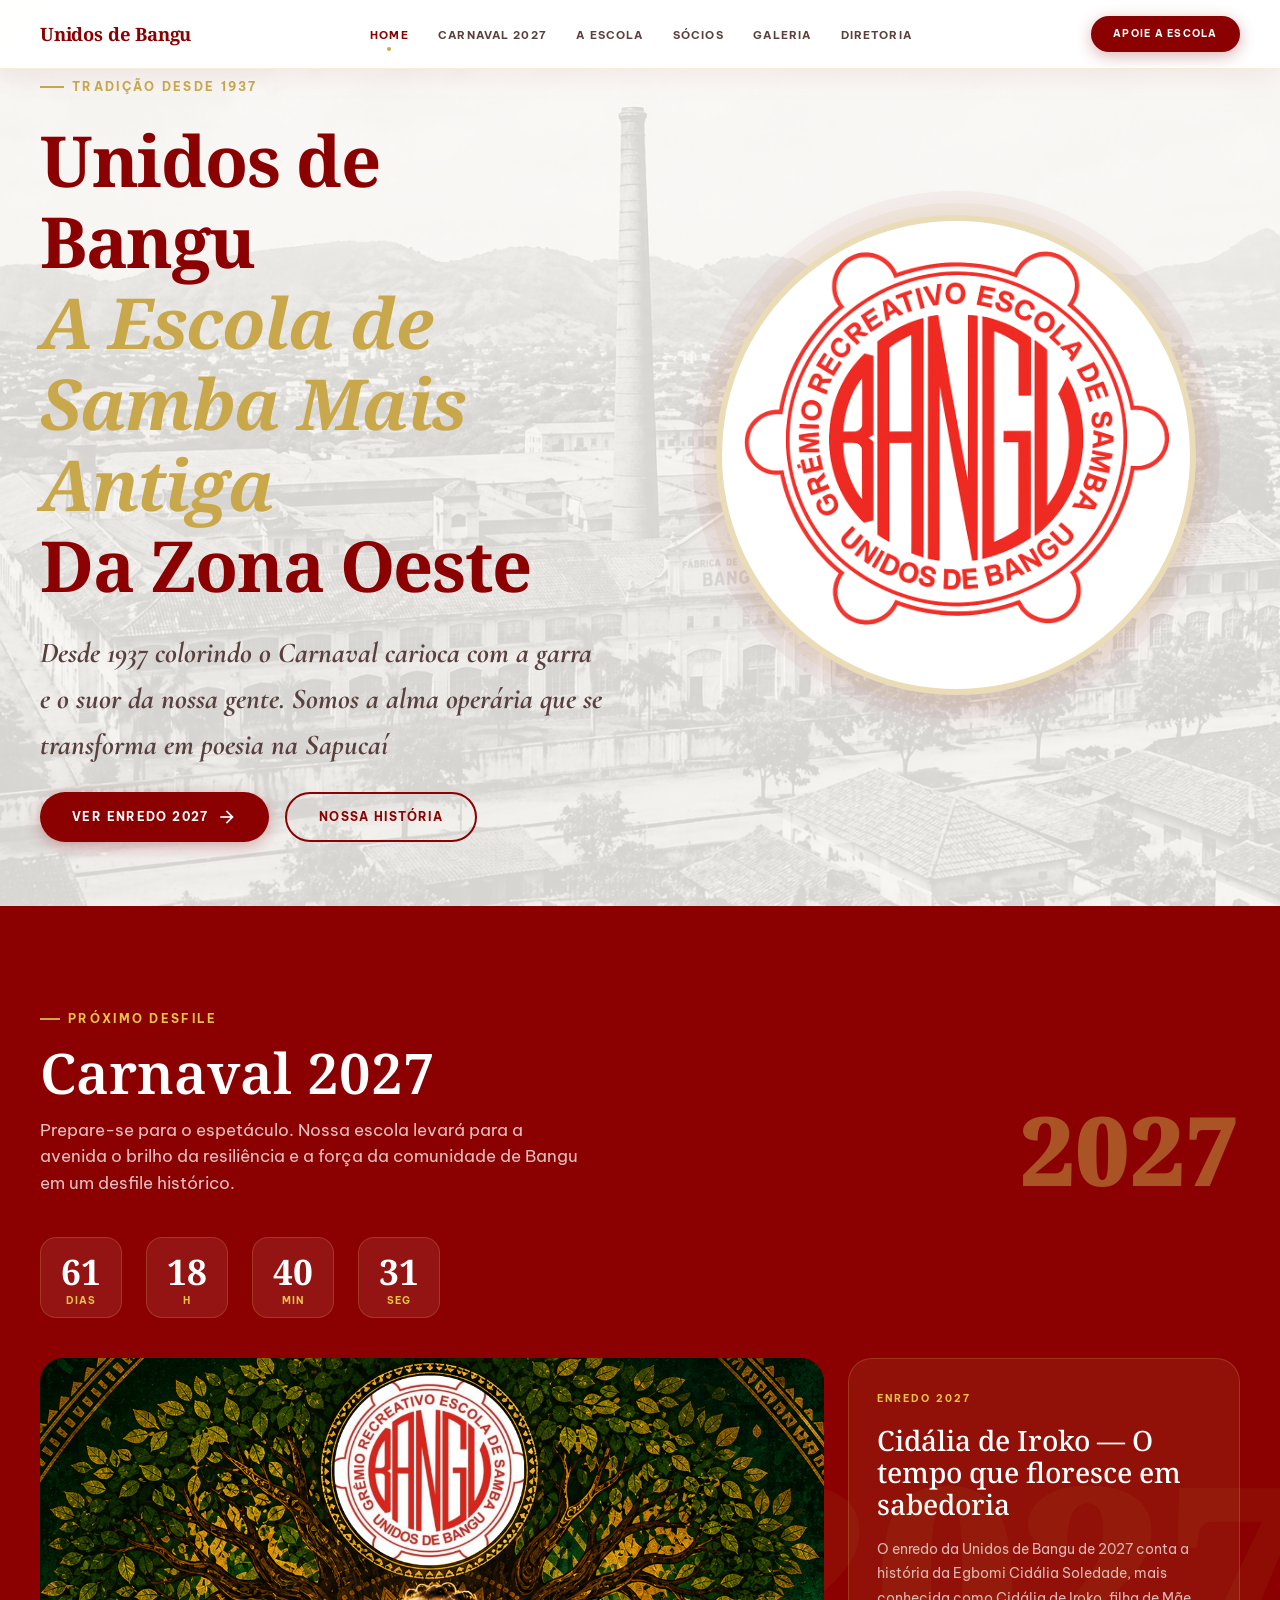
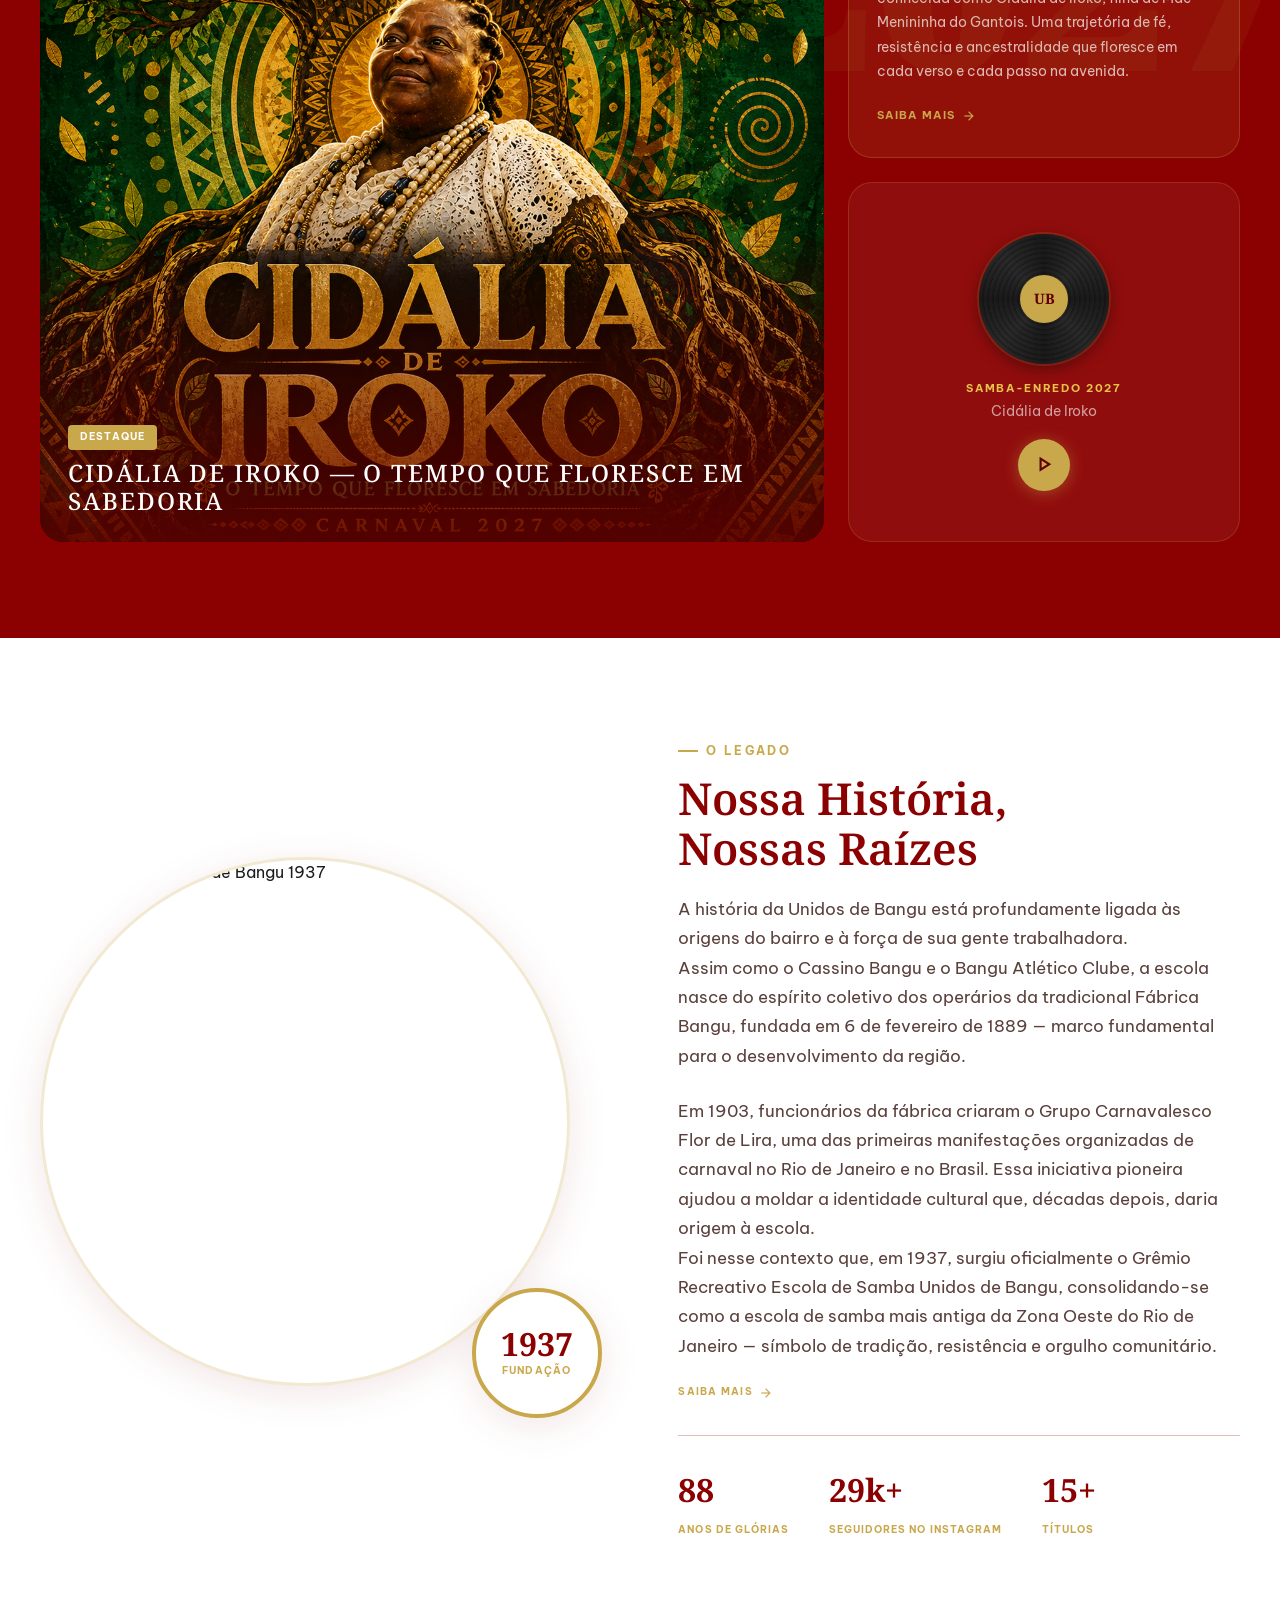
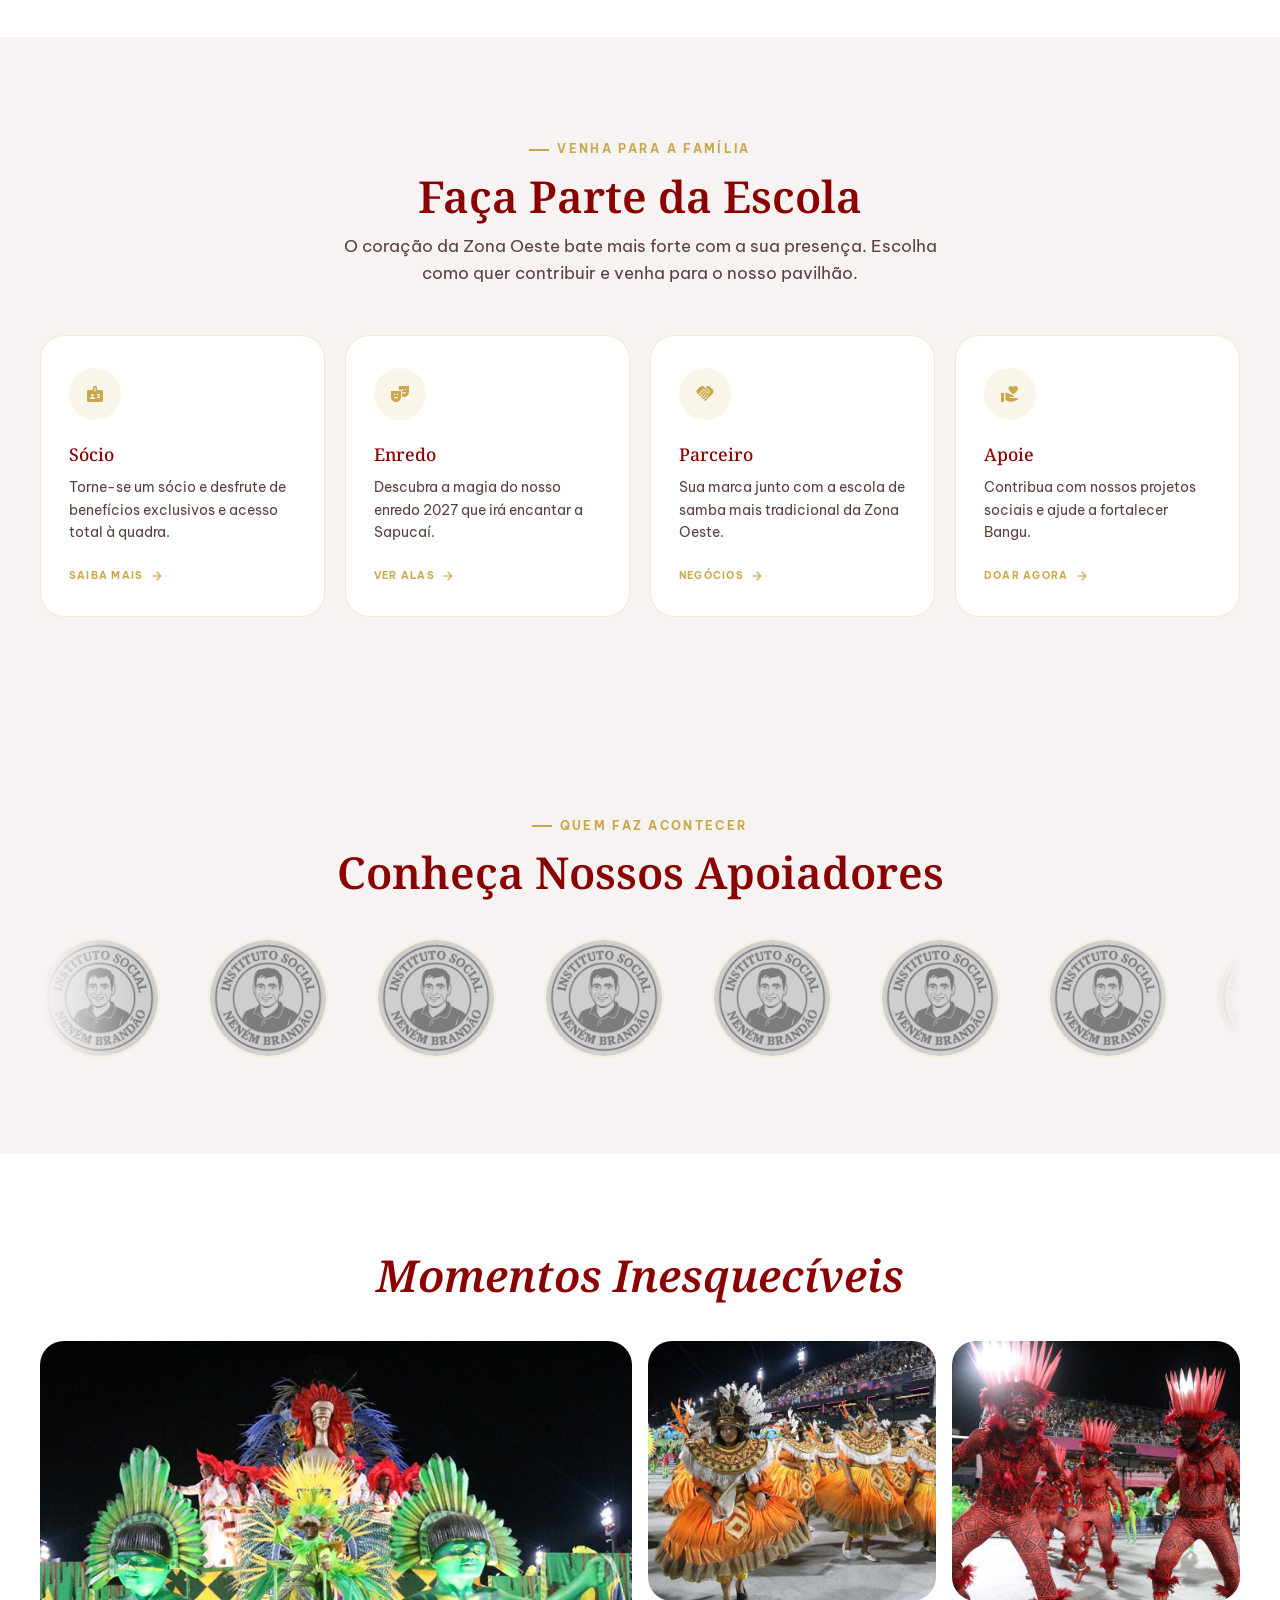
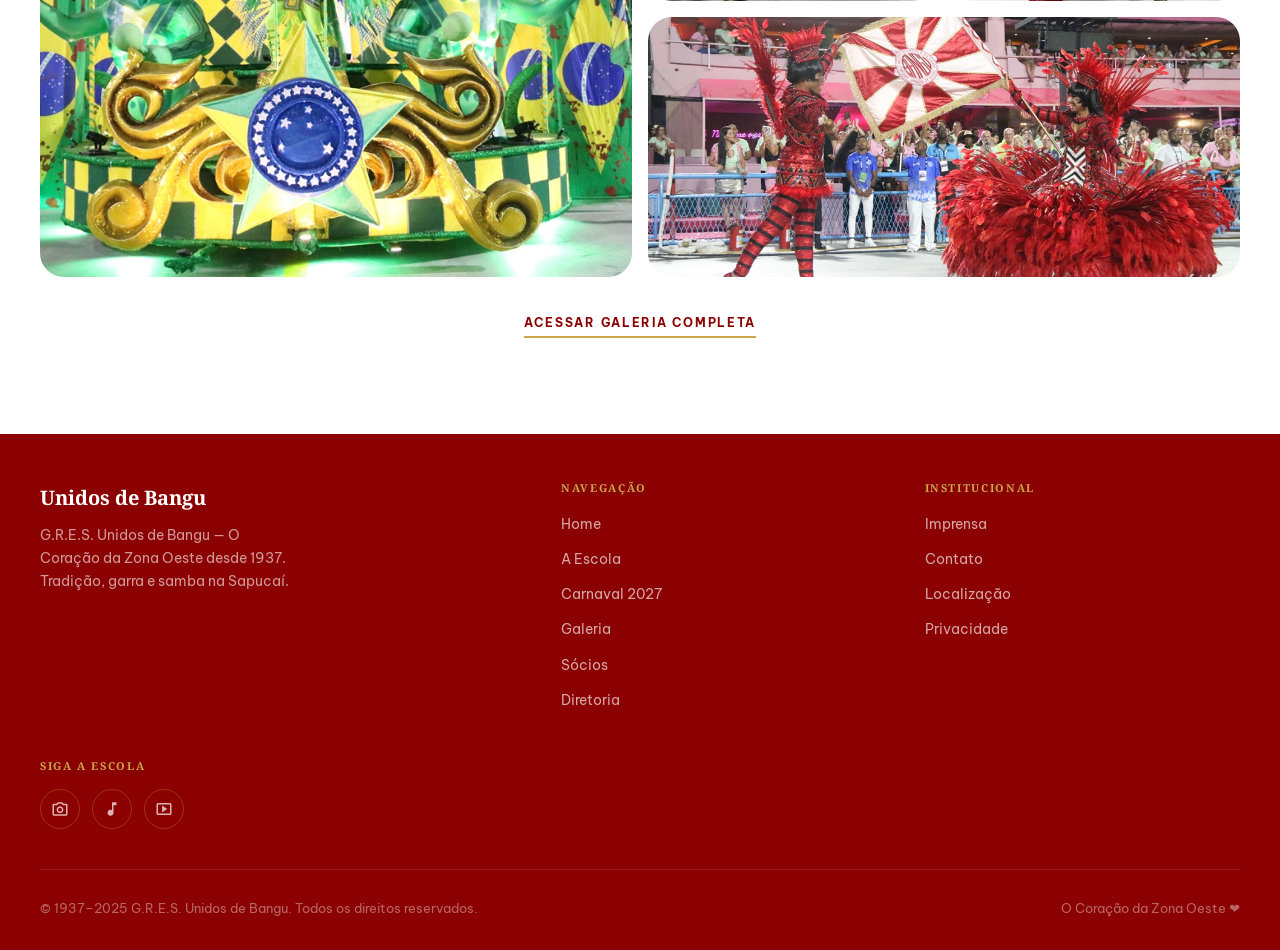
==== index.html @ b8fab50a ":tada: Última subida da Home" ====
<!DOCTYPE html>
<html lang="pt-BR">
<head>
  <meta charset="UTF-8">
  <meta name="viewport" content="width=device-width, initial-scale=1.0">
  <meta name="description" content="G.R.E.S. Unidos de Bangu — O Coração da Zona Oeste. Escola de samba fundada em 1937. Carnaval 2027.">
  <meta name="theme-color" content="#8B0000">

  <!-- Open Graph -->
  <meta property="og:title"       content="Unidos de Bangu — O Coração da Zona Oeste">
  <meta property="og:description" content="Escola de samba fundada em 1937. Tradição, garra e carnaval na Sapucaí.">
  <meta property="og:type"        content="website">
  <meta property="og:locale"      content="pt_BR">

  <title>G.R.E.S. Unidos de Bangu — O Coração da Zona Oeste</title>

  <!-- Fonts -->
  <link rel="preconnect" href="https://fonts.googleapis.com">
  <link rel="preconnect" href="https://fonts.gstatic.com" crossorigin>
  <link
    href="https://fonts.googleapis.com/css2?family=Cormorant+Garamond:ital,wght@0,400;0,500;0,600;0,700;1,400;1,500;1,600;1,700&family=Noto+Serif:ital,wght@0,400;0,600;0,700;0,900;1,400;1,700&family=Be+Vietnam+Pro:wght@400;500;700&family=Material+Symbols+Outlined:opsz,wght,FILL,GRAD@20..48,100..700,0..1,-50..200&display=swap"
    rel="stylesheet"
  >

  <!-- Styles -->
  <link rel="stylesheet" href="assets/css/style.css">
  <link rel="shortcut icon" href="favicon/favicon.ico" type="image/x-icon">
</head>

<body>

  <!-- ═══════════════════════════════════════════
      NAVBAR
  ════════════════════════════════════════════ -->
  <nav id="navbar">
    <div class="navbar-inner">
      <a href="#hero" class="navbar-brand">Unidos de Bangu</a>

      <ul class="navbar-links">
        <li><a href="#hero" class="active">Home</a></li>
        <li><a href="#">Carnaval 2027</a></li>
        <li><a href="#">A Escola</a></li>
        <li><a href="#">Sócios</a></li>
        <li><a href="#">Galeria</a></li>
        <li><a href="#">Diretoria</a></li>
      </ul>

      <div class="navbar-cta">
        <a href="#participe" class="btn btn-primary">Apoie a Escola</a>
      </div>

      <button class="hamburger" aria-label="Abrir menu" aria-expanded="false">
        <span></span><span></span><span></span>
      </button>
    </div>
  </nav>

  <!-- Menu mobile -->
  <nav class="mobile-menu" role="dialog" aria-label="Menu principal">
    <a href="#hero">Home</a>
    <a href="#">A Escola</a>
    <a href="#">Carnaval 2027</a>
    <a href="#">Galeria</a>
    <a href="#">Sócios</a>
    <a href="#">Diretoria</a>
    <a href="#participe" class="btn btn-primary">Apoie a Escola</a>
  </nav>


  <!-- ═══════════════════════════════════════════
      HERO
  ════════════════════════════════════════════ -->
  <header id="hero">
    <div class="hero-bg"></div>
    <div class="container">
      <div class="hero-inner">

        <!-- Texto esquerda -->
        <div class="hero-content">
          <span class="hero-tag" data-fade>Tradição desde 1937</span>

          <h1 class="hero-title" data-fade>
            Unidos de Bangu<br>
            <span>A Escola de Samba Mais Antiga</span><br>
            Da Zona Oeste
          </h1>

          <p class="hero-desc" data-fade>
            Desde 1937 colorindo o Carnaval carioca com a garra e o suor da nossa
            gente. Somos a alma operária que se transforma em poesia na Sapucaí
          </p>

          <div class="hero-buttons" data-fade>
            <a href="#carnaval2027" class="btn btn-primary">
              Ver Enredo 2027
              <span class="material-symbols-outlined">arrow_forward</span>
            </a>
            <a href="#historia" class="btn btn-outline">Nossa História</a>
          </div>
        </div>

        <!-- Logo direita — círculo pandeiro -->
        <div class="hero-logo-wrap">
          <div class="logo-circle">
            <img src="assets/images/bangu-logo.png" alt="Bangu-logo" srcset="">
          </div>
        </div>

      </div>
    </div>
  </header>


  <!-- ═══════════════════════════════════════════
      CARNAVAL 2027
  ════════════════════════════════════════════ -->
  <section id="carnaval2027">
    <div class="container">

      <div class="carnaval-header">
        <div>
          <span class="section-label" style="color:var(--color-gold-light);">Próximo Desfile</span>
          <h2>Carnaval 2027</h2>
          <p>
            Prepare-se para o espetáculo. Nossa escola levará para a avenida o brilho
            da resiliência e a força da comunidade de Bangu em um desfile histórico.
          </p>
        </div>
        <div class="carnaval-year-badge">2027</div>
      </div>

      <!-- Countdown -->
      <div style="margin-bottom:2.5rem;">
        <div id="countdown" class="countdown-wrap"></div>
      </div>

      <div class="carnaval-grid">

        <!-- Imagem principal -->
        <div class="carnaval-main-img">
          <img
            src="assets/images/enredo-bangu.png"
            alt="Enredo 2027"
            loading="lazy"
          >
          <div class="overlay"></div>
          <div class="caption">
            <span class="badge">Destaque</span>
            <a href="#"><h3 style="color:#fff;font-size:1.5rem;text-transform:uppercase;letter-spacing:0.08em;">Cidália de Iroko — O tempo que floresce em sabedoria</h3></a>
            <!-- <h3 style="color:#fff;font-size:1.5rem;text-transform:uppercase;letter-spacing:0.08em;">Cidália de Iroko — O tempo que floresce em sabedoria</h3> -->
          </div>
        </div>

        <!-- Lateral -->
        <div class="carnaval-side">
          <div class="carnaval-side-text">
            <span class="enredo-label">Enredo 2027</span>
            <h3>Cidália de Iroko — O tempo que floresce em sabedoria</h3>
            <p>
              O enredo da Unidos de Bangu de 2027 conta a história da Egbomi
              Cidália Soledade, mais conhecida como Cidália de Iroko, filha de
              Mãe Menininha do Gantois. Uma trajetória de fé, resistência e
              ancestralidade que floresce em cada verso e cada passo na avenida.
            </p>
            <a href="#" class="enredo-link">
              Saiba Mais <span class="material-symbols-outlined">arrow_forward</span>
            </a>
          </div>

          <!-- Player samba-enredo -->
          <div class="samba-player" id="samba-player">
            <div class="disc-wrap">
              <div class="disc">
                <div class="disc-label">
                  <span>UB</span>
                </div>
              </div>
            </div>
            <div class="player-info">
              <span class="player-title">Samba-Enredo 2027</span>
              <span class="player-subtitle">Cidália de Iroko</span>
            </div>
            <button class="play-btn" aria-label="Tocar samba-enredo">
              <span class="material-symbols-outlined play-icon">play_arrow</span>
            </button>
            <audio id="samba-audio" preload="none">
              <source src="assets/audio/samba-enredo.ogg" type="audio/mpeg">
            </audio>
          </div>
        </div>

      </div>
    </div>
  </section>


  <!-- ═══════════════════════════════════════════
      NOSSA HISTÓRIA
  ════════════════════════════════════════════ -->
  <section id="historia">
    <div class="container">
      <div class="historia-grid">

        <!-- Imagem circular -->
        <div class="historia-img-wrap" data-fade>
          <div class="historia-circle">
            <img
              src="https://lh3.googleusercontent.com/aida-public/[base64]"
              alt="Fundadores Unidos de Bangu 1937"
              loading="lazy"
            >
          </div>
          <div class="historia-badge">
            <span class="year">1937</span>
            <span class="badge-label">Fundação</span>
          </div>
        </div>

        <!-- Texto -->
        <div class="historia-content" data-fade>
          <span class="section-label">O Legado</span>
          <h2>Nossa História,<br>Nossas Raízes</h2>

          <p>
            A história da Unidos de Bangu está profundamente ligada às origens do bairro e à força de sua gente trabalhadora. <br>
            Assim como o Cassino Bangu e o Bangu Atlético Clube, a escola nasce do espírito coletivo dos operários da tradicional Fábrica Bangu, fundada em 6 de fevereiro de 1889 — marco fundamental para o desenvolvimento da região.
          </p><br>
          <p>
            Em 1903, funcionários da fábrica criaram o Grupo Carnavalesco Flor de Lira, uma das primeiras manifestações organizadas de carnaval no Rio de Janeiro e no Brasil. Essa iniciativa pioneira ajudou a moldar a identidade cultural que, décadas depois, daria origem à escola.<br>
            Foi nesse contexto que, em 1937, surgiu oficialmente o Grêmio Recreativo Escola de Samba Unidos de Bangu, consolidando-se como a escola de samba mais antiga da Zona Oeste do Rio de Janeiro — símbolo de tradição, resistência e orgulho comunitário.
          </p>

          <a href="#" class="historia-link">
            Saiba Mais <span class="material-symbols-outlined">arrow_forward</span>
          </a>

          <div class="historia-stats">
            <div>
              <span class="stat-num">88</span>
              <span class="stat-label">Anos de Glórias</span>
            </div>
            <div>
              <span class="stat-num">29k+</span>
              <span class="stat-label">Seguidores no Instagram</span>
            </div>
            <div>
              <span class="stat-num">15+</span>
              <span class="stat-label">Títulos</span>
            </div>
          </div>
        </div>

      </div>
    </div>
  </section>


  <!-- ═══════════════════════════════════════════
      FAÇA PARTE
  ════════════════════════════════════════════ -->
  <section id="participe">
    <div class="container">

      <div class="participe-header">
        <span class="section-label">Venha para a Família</span>
        <h2>Faça Parte da Escola</h2>
        <p>
          O coração da Zona Oeste bate mais forte com a sua presença.
          Escolha como quer contribuir e venha para o nosso pavilhão.
        </p>
      </div>

      <div class="cards-grid">

        <div class="card" data-fade>
          <div class="card-icon">
            <span class="material-symbols-outlined">badge</span>
          </div>
          <h3>Sócio</h3>
          <p>Torne-se um sócio e desfrute de benefícios exclusivos e acesso total à quadra.</p>
          <a href="#" class="card-link">
            Saiba Mais <span class="material-symbols-outlined">arrow_forward</span>
          </a>
        </div>

        <div class="card" data-fade>
          <div class="card-icon">
            <span class="material-symbols-outlined">theater_comedy</span>
          </div>
          <h3>Enredo</h3>
          <p>Descubra a magia do nosso enredo 2027 que irá encantar a Sapucaí.</p>
          <a href="#" class="card-link">
            Ver Alas <span class="material-symbols-outlined">arrow_forward</span>
          </a>
        </div>

        <div class="card" data-fade>
          <div class="card-icon">
            <span class="material-symbols-outlined">handshake</span>
          </div>
          <h3>Parceiro</h3>
          <p>Sua marca junto com a escola de samba mais tradicional da Zona Oeste.</p>
          <a href="#" class="card-link">
            Negócios <span class="material-symbols-outlined">arrow_forward</span>
          </a>
        </div>

        <div class="card" data-fade>
          <div class="card-icon">
            <span class="material-symbols-outlined">volunteer_activism</span>
          </div>
          <h3>Apoie</h3>
          <p>Contribua com nossos projetos sociais e ajude a fortalecer Bangu.</p>
          <a href="#" class="card-link">
            Doar Agora <span class="material-symbols-outlined">arrow_forward</span>
          </a>
        </div>

      </div>
    </div>
  </section>


  <!-- ═══════════════════════════════════════════
      APOIADORES
  ════════════════════════════════════════════ -->
  <section id="apoiadores">
    <div class="container">
      <div class="apoiadores-header">
        <span class="section-label">Quem Faz Acontecer</span>
        <h2>Conheça Nossos Apoiadores</h2>
      </div>

      <div class="marquee-wrap">
        <div class="marquee-track">
          <!-- SET 1 -->
          <div class="marquee-item"><img src="assets/images/Patrocinadores/logo_ISNB.png" alt="Apoiador 1" loading="lazy"></div>
          <div class="marquee-item"><img src="assets/images/Patrocinadores/logo_ISNB.png" alt="Apoiador 2" loading="lazy"></div>
          <div class="marquee-item"><img src="assets/images/Patrocinadores/logo_ISNB.png" alt="Apoiador 3" loading="lazy"></div>
          <div class="marquee-item"><img src="assets/images/Patrocinadores/logo_ISNB.png" alt="Apoiador 4" loading="lazy"></div>
          <div class="marquee-item"><img src="assets/images/Patrocinadores/logo_ISNB.png" alt="Apoiador 5" loading="lazy"></div>
          <div class="marquee-item"><img src="assets/images/Patrocinadores/logo_ISNB.png" alt="Apoiador 6" loading="lazy"></div>
          <!-- SET 2 (duplicate for seamless loop) -->
          <div class="marquee-item"><img src="assets/images/Patrocinadores/logo_ISNB.png" alt="Apoiador 1" loading="lazy"></div>
          <div class="marquee-item"><img src="assets/images/Patrocinadores/logo_ISNB.png" alt="Apoiador 2" loading="lazy"></div>
          <div class="marquee-item"><img src="assets/images/Patrocinadores/logo_ISNB.png" alt="Apoiador 3" loading="lazy"></div>
          <div class="marquee-item"><img src="assets/images/Patrocinadores/logo_ISNB.png" alt="Apoiador 4" loading="lazy"></div>
          <div class="marquee-item"><img src="assets/images/Patrocinadores/logo_ISNB.png" alt="Apoiador 5" loading="lazy"></div>
          <div class="marquee-item"><img src="assets/images/Patrocinadores/logo_ISNB.png" alt="Apoiador 6" loading="lazy"></div>
        </div>
      </div>
    </div>
  </section>


  <!-- ═══════════════════════════════════════════
      GALERIA
  ════════════════════════════════════════════ -->
  <section id="galeria">
    <div class="container">
      <h2>Momentos Inesquecíveis</h2>

      <div class="gallery-grid">

        <div class="gallery-item large">
          <img src="assets/images/carro-1.jpg" alt="Carro Alegórico" loading="lazy">
        </div>

        <div class="gallery-item">
          <img
            src="assets/images/ala-1.jpg"
            alt="Ala 1"
            loading="lazy"
          >
        </div>

        <div class="gallery-item">
          <img
            src="assets/images/ala-2.jpg"
            alt="Ala 2"
            loading="lazy"
          >
        </div>

        <div class="gallery-item wide">
          <img
            src="assets/images/casal-1.jpg"
            alt="Casal de Mestre-Sala & Porta-Bandeira"
            loading="lazy"
          >
        </div>

      </div>

      <div class="gallery-footer">
        <button type="button">Acessar Galeria Completa</button>
      </div>
    </div>
  </section>


  <!-- ═══════════════════════════════════════════
      FOOTER
  ════════════════════════════════════════════ -->
  <footer id="footer">
    <div class="container">

      <div class="footer-inner">

        <!-- Marca -->
        <div class="footer-brand">
          <div class="brand-name">Unidos de Bangu</div>
          <p>
            G.R.E.S. Unidos de Bangu — O Coração da Zona Oeste desde 1937.
            Tradição, garra e samba na Sapucaí.
          </p>
        </div>

        <!-- Links rápidos -->
        <div class="footer-links">
          <h4>Navegação</h4>
          <ul>
            <li><a href="#hero">Home</a></li>
            <li><a href="#historia">A Escola</a></li>
            <li><a href="#carnaval2027">Carnaval 2027</a></li>
            <li><a href="#galeria">Galeria</a></li>
            <li><a href="#participe">Sócios</a></li>
            <li><a href="#">Diretoria</a></li>
          </ul>
        </div>

        <!-- Links institucionais -->
        <div class="footer-links">
          <h4>Institucional</h4>
          <ul>
            <li><a href="#">Imprensa</a></li>
            <li><a href="#">Contato</a></li>
            <li><a href="#">Localização</a></li>
            <li><a href="#">Privacidade</a></li>
          </ul>
        </div>

        <!-- Redes sociais -->
        <div class="footer-social">
          <h4>Siga a Escola</h4>
          <div class="social-icons">
            <a href="#" aria-label="Instagram" title="Instagram">
              <span class="material-symbols-outlined">photo_camera</span>
            </a>
            <a href="#" aria-label="TikTok" title="TikTok">
              <span class="material-symbols-outlined">music_note</span>
            </a>
            <a href="#" aria-label="YouTube" title="YouTube">
              <span class="material-symbols-outlined">smart_display</span>
            </a>
          </div>
        </div>

      </div>

      <div class="footer-bottom">
        <p>© 1937–2025 G.R.E.S. Unidos de Bangu. Todos os direitos reservados.</p>
        <p>O Coração da Zona Oeste ❤️</p>
      </div>

    </div>
  </footer>


  <!-- Scripts -->
  <script src="assets/js/script.js"></script>

</body>
</html>
---- assets/css/style.css ----
/* ============================================================
  G.R.E.S. Unidos de Bangu — style.css
  Paleta: Vermelho #8B0000 | Branco #FFFFFF | Dourado #C9A84C
   ============================================================ */

/* ---- Google Fonts ---- */
@import url('https://fonts.googleapis.com/css2?family=Noto+Serif:ital,wght@0,400;0,600;0,700;0,900;1,400;1,700&family=Be+Vietnam+Pro:wght@400;500;700&family=Material+Symbols+Outlined:opsz,wght,FILL,GRAD@20..48,100..700,0..1,-50..200&display=swap');

/* ---- CSS Custom Properties ---- */
:root {
  --color-primary:      #8B0000;
  --color-primary-dark: #610000;
  --color-primary-light:#b52619;
  --color-white:        #FFFFFF;
  --color-gold:         #C9A84C;
  --color-gold-light:   #E9C349;
  --color-gold-pale:    #FFF8E7;
  --color-cream:        #FCFAF7;
  --color-surface:      #F6F3F2;
  --color-text:         #1C1B1B;
  --color-text-muted:   #5A403C;
  --color-border:       #E3BEB8;

  --font-serif:  'Noto Serif', Georgia, serif;
  --font-hand:   'Cormorant Garamond', Georgia, serif;
  --font-sans:   'Be Vietnam Pro', system-ui, sans-serif;

  --radius-sm:   0.25rem;
  --radius-md:   0.75rem;
  --radius-lg:   1rem;
  --radius-xl:   1.5rem;
  --radius-full: 9999px;

  --shadow-ambient: 0 4px 32px rgba(139,0,0,0.08);
  --shadow-card:    0 8px 40px rgba(139,0,0,0.10);

  --transition: 0.25s cubic-bezier(0.4,0,0.2,1);
  --max-width: 1280px;
  --gutter: clamp(1rem, 4vw, 2.5rem);
  --section-py: clamp(3.5rem, 8vw, 6rem);
}

/* ---- Reset & Base ---- */
*, *::before, *::after { box-sizing: border-box; margin: 0; padding: 0; }

html {
  scroll-behavior: smooth;
  font-size: 16px;
}

body {
  font-family: var(--font-sans);
  background: var(--color-white);
  color: var(--color-text);
  line-height: 1.6;
  overflow-x: hidden;
}

img { display: block; max-width: 100%; height: auto; }
a { color: inherit; text-decoration: none; }
button { cursor: pointer; font-family: inherit; }

/* ---- Custom Scrollbar ---- */
::-webkit-scrollbar { width: 8px; }
::-webkit-scrollbar-track { background: var(--color-cream); }
::-webkit-scrollbar-thumb {
  background: var(--color-primary);
  border-radius: var(--radius-full);
}
::-webkit-scrollbar-thumb:hover { background: var(--color-primary-light); }
* { scrollbar-width: thin; scrollbar-color: var(--color-primary) var(--color-cream); }

/* ---- Typography ---- */
h1, h2, h3, h4 { font-family: var(--font-serif); line-height: 1.15; }
h1 { font-size: clamp(2.4rem, 5.5vw, 4.5rem); font-weight: 700; letter-spacing: -0.02em; }
h2 { font-size: clamp(1.8rem, 3.5vw, 2.75rem); font-weight: 600; }
h3 { font-size: clamp(1.2rem, 2.5vw, 1.75rem); font-weight: 500; }
.label-caps { font-family: var(--font-sans); font-size: 0.72rem; font-weight: 700; letter-spacing: 0.15em; text-transform: uppercase; }

/* ---- Layout Helpers ---- */
.container {
  width: 100%;
  max-width: var(--max-width);
  margin-inline: auto;
  padding-inline: var(--gutter);
}

/* ---- Buttons ---- */
.btn {
  display: inline-flex; align-items: center; gap: 0.5rem;
  padding: 0.85rem 2rem;
  border-radius: var(--radius-full);
  font-family: var(--font-sans);
  font-size: 0.72rem; font-weight: 700; letter-spacing: 0.12em; text-transform: uppercase;
  border: none;
  transition: all var(--transition);
}
.btn:active { transform: scale(0.97); }

.btn-primary {
  background: var(--color-primary);
  color: var(--color-white);
  box-shadow: 0 4px 16px rgba(139,0,0,0.3);
}
.btn-primary:hover { background: var(--color-primary-dark); box-shadow: 0 6px 24px rgba(139,0,0,0.4); }

.btn-outline {
  background: transparent;
  color: var(--color-primary);
  border: 2px solid var(--color-primary);
}
.btn-outline:hover { background: var(--color-primary); color: var(--color-white); }

.btn-gold {
  background: var(--color-gold);
  color: var(--color-white);
}
.btn-gold:hover { background: #b8923f; }

/* ---- Navbar ---- */
#navbar {
  position: fixed;
  top: 0; left: 0; right: 0;
  z-index: 1000;
  background: rgba(255,255,255,0.94);
  backdrop-filter: blur(16px);
  -webkit-backdrop-filter: blur(16px);
  border-bottom: 1px solid rgba(201,168,76,0.2);
  box-shadow: var(--shadow-ambient);
  transition: background var(--transition), box-shadow var(--transition);
}

#navbar.scrolled {
  background: rgba(255,255,255,0.98);
  box-shadow: 0 4px 24px rgba(139,0,0,0.10);
}

.navbar-inner {
  display: flex;
  align-items: center;
  justify-content: space-between;
  height: 68px;
  max-width: var(--max-width);
  margin-inline: auto;
  padding-inline: var(--gutter);
}

.navbar-brand {
  font-family: var(--font-serif);
  font-size: 1.15rem; font-weight: 700;
  color: var(--color-primary);
  letter-spacing: -0.01em;
  white-space: nowrap;
}

.navbar-links {
  display: flex;
  list-style: none;
  gap: 0.25rem;
}

.navbar-links a {
  font-family: var(--font-sans);
  font-size: 0.7rem; font-weight: 700; letter-spacing: 0.1em; text-transform: uppercase;
  color: var(--color-text-muted);
  padding: 0.4rem 0.8rem;
  border-radius: var(--radius-sm);
  transition: color var(--transition);
  position: relative;
}

.navbar-links a::after {
  content: '';
  position: absolute;
  bottom: -2px; left: 50%; transform: translateX(-50%);
  width: 4px; height: 4px;
  background: var(--color-gold);
  border-radius: 50%;
  opacity: 0;
  transition: opacity var(--transition);
}

.navbar-links a.active,
.navbar-links a:hover { color: var(--color-primary); }
.navbar-links a.active::after,
.navbar-links a:hover::after { opacity: 1; }

.navbar-cta .btn { padding: 0.6rem 1.4rem; font-size: 0.65rem; }

/* Hamburger */
.hamburger {
  display: none;
  flex-direction: column;
  gap: 5px;
  background: none; border: none; padding: 0.4rem;
  cursor: pointer;
}
.hamburger span {
  display: block; width: 24px; height: 2px;
  background: var(--color-primary);
  border-radius: 2px;
  transition: all var(--transition);
}
.hamburger.open span:nth-child(1) { transform: translateY(7px) rotate(45deg); }
.hamburger.open span:nth-child(2) { opacity: 0; }
.hamburger.open span:nth-child(3) { transform: translateY(-7px) rotate(-45deg); }

/* Mobile menu */
.mobile-menu {
  display: none;
  position: fixed;
  top: 68px; left: 0; right: 0; bottom: 0;
  background: var(--color-white);
  z-index: 999;
  flex-direction: column;
  padding: 2rem var(--gutter);
  gap: 0.5rem;
  overflow-y: auto;
}
.mobile-menu.open { display: flex; }
.mobile-menu a {
  font-family: var(--font-sans);
  font-size: 1.1rem; font-weight: 600; color: var(--color-text);
  padding: 1rem 0;
  border-bottom: 1px solid var(--color-surface);
  display: block;
  transition: color var(--transition);
}
.mobile-menu a:hover { color: var(--color-primary); }
.mobile-menu .btn { margin-top: 1.5rem; justify-content: center; }

/* ---- Hero ---- */
#hero {
  position: relative;
  min-height: 100svh;
  display: flex;
  align-items: center;
  padding-top: 68px;
  padding-bottom: 4rem;  /* ← ADICIONE ISSO */
  background: var(--color-cream);
  overflow: hidden;
}

.hero-bg {
  position: absolute;
  inset: 0;
  background:
    url('../images/fabrica-bangu.png') center/cover no-repeat,
    radial-gradient(ellipse 60% 80% at 80% 50%, rgba(201,168,76,0.07) 0%, transparent 70%),
    radial-gradient(ellipse 40% 60% at 10% 80%, rgba(139,0,0,0.05) 0%, transparent 70%);
  opacity: 0.15;
}

.hero-inner {
  display: grid;
  grid-template-columns: 1fr 1fr;
  gap: clamp(2rem, 5vw, 5rem);
  align-items: center;
  position: relative;
  z-index: 1;
}

.hero-content { 
  display: flex; 
  flex-direction: 
  column; gap: 1.5rem; 
  padding-top: 10px;
}

.hero-tag {
  display: inline-flex; align-items: center; gap: 0.5rem;
  color: var(--color-gold);
  font-size: 0.72rem; font-weight: 700; letter-spacing: 0.2em; text-transform: uppercase;
}
.hero-tag::before {
  content: '';
  display: inline-block;
  width: 24px; height: 2px;
  background: var(--color-gold);
}

.hero-title { color: var(--color-primary); }
.hero-title span { color: var(--color-gold); font-style: italic; }

.hero-desc {
  font-family: var(--font-hand);
  font-size: 1.8rem;
  font-style: italic;
  font-weight: 700;
  color: var(--color-text-muted);
  max-width: 52ch;
  line-height: 1.6;
}

.hero-buttons { display: flex; flex-wrap: wrap; gap: 1rem; }

/* Logo circular "pandeiro" */
.hero-logo-wrap {
  display: flex;
  justify-content: center;
  align-items: center;
}

.logo-circle {
  position: relative;
  width: clamp(260px, 40vw, 480px);
  height: clamp(260px, 40vw, 480px);
  border-radius: 50%;
  overflow: hidden;
  border: 6px solid rgba(201,168,76,0.4);
  box-shadow:
    0 0 0 12px rgba(201,168,76,0.08),
    0 0 0 24px rgba(139,0,0,0.04),
    var(--shadow-card);
  animation: pandeiro 0.8s ease-in-out infinite;
  background: var(--color-white);
}

.logo-circle img {
  width: 100%; height: 100%;
  object-fit: cover;
  display: block;
}

/* Pandeiro animation */
@keyframes pandeiro {
  0%   { transform: rotate(0deg); }
  25%  { transform: rotate(3deg); }
  50%  { transform: rotate(0deg); }
  75%  { transform: rotate(-3deg); }
  100% { transform: rotate(0deg); }
}

/* ---- Section shared ---- */
section { padding-block: var(--section-py); }

.section-label {
  color: var(--color-gold);
  font-size: 0.72rem; font-weight: 700; letter-spacing: 0.2em; text-transform: uppercase;
  display: inline-flex; align-items: center; gap: 0.5rem;
  margin-bottom: 0.75rem;
}
.section-label::before {
  content: '';
  display: inline-block;
  width: 20px; height: 2px;
  background: var(--color-gold);
}

/* ---- Carnaval 2027 ---- */
#carnaval2027 {
  background: var(--color-primary);
  color: var(--color-white);
  position: relative;
  overflow: hidden;
}

#carnaval2027::before {
  content: '2027';
  position: absolute;
  right: -2rem;
  top: 50%;
  transform: translateY(-50%);
  font-family: var(--font-serif);
  font-size: clamp(8rem, 20vw, 18rem);
  font-weight: 900;
  color: rgba(201,168,76,0.07);
  pointer-events: none;
  line-height: 1;
}

.carnaval-header {
  display: flex;
  justify-content: space-between;
  align-items: flex-end;
  margin-bottom: 2.5rem;
  gap: 1.5rem;
  flex-wrap: wrap;
}

.carnaval-header h2 {
  font-size: clamp(2.2rem, 5vw, 3.5rem);
  color: var(--color-white);
}

.carnaval-header p {
  font-size: 1.05rem;
  color: rgba(255,255,255,0.75);
  max-width: 50ch;
  margin-top: 0.75rem;
}

.carnaval-year-badge {
  font-family: var(--font-serif);
  font-size: clamp(3.5rem, 8vw, 6rem);
  font-weight: 900;
  color: var(--color-gold);
  opacity: 0.5;
  line-height: 1;
  flex-shrink: 0;
}

.carnaval-grid {
  display: grid;
  grid-template-columns: 2fr 1fr;
  gap: 1.5rem;
  align-items: stretch;
}

.carnaval-main-img {
  position: relative;
  border-radius: var(--radius-xl);
  overflow: hidden;
  display: flex;
  align-items: center;
  justify-content: center;
  background: var(--color-primary-dark);
  min-height: 500px;
}

.carnaval-main-img img {
  width: 100%;
  height: auto;
  display: block;
  object-fit: contain;
  transition: transform 0.7s ease;
}
.carnaval-main-img:hover img { transform: scale(1.02); }
.carnaval-main-img .overlay {
  position: absolute;
  inset: 0;
  background: linear-gradient(to top, rgba(97,0,0,0.85) 0%, transparent 40%);
}
.carnaval-main-img .caption {
  position: absolute;
  bottom: 1.75rem; left: 1.75rem;
}
.carnaval-main-img .badge {
  display: inline-block;
  background: var(--color-gold);
  color: var(--color-white);
  font-size: 0.6rem; font-weight: 700; letter-spacing: 0.12em; text-transform: uppercase;
  padding: 0.3rem 0.75rem;
  border-radius: var(--radius-sm);
  margin-bottom: 0.6rem;
}

.carnaval-side { display: flex; flex-direction: column; gap: 1.5rem; }

.carnaval-side-text {
  display: flex;
  flex-direction: column;
  gap: 1rem;
  background: rgba(201,168,76,0.1);
  border: 1px solid rgba(201,168,76,0.25);
  border-radius: var(--radius-xl);
  padding: 2rem 1.75rem;
  justify-content: center;
}

.enredo-label {
  font-size: 0.65rem;
  font-weight: 700;
  letter-spacing: 0.2em;
  text-transform: uppercase;
  color: var(--color-gold-light);
}

.enredo-title {
  font-family: var(--font-serif);
  font-size: clamp(0.75rem, 1.3vw, 0.95rem);
  font-weight: 600;
  color: var(--color-white);
  text-transform: uppercase;
  letter-spacing: 0.06em;
  line-height: 1.35;
  white-space: nowrap;
  transition: color var(--transition);
}
.enredo-title:hover { color: var(--color-gold-light); }

.carnaval-side-text p {
  font-size: 0.9rem;
  color: rgba(255,255,255,0.7);
  line-height: 1.7;
}

.enredo-link {
  display: inline-flex;
  align-items: center;
  gap: 0.4rem;
  color: var(--color-gold);
  font-size: 0.7rem;
  font-weight: 700;
  letter-spacing: 0.12em;
  text-transform: uppercase;
  margin-top: 0.5rem;
  transition: gap var(--transition);
}
.enredo-link:hover { gap: 0.75rem; }
.enredo-link .material-symbols-outlined { font-size: 14px; }

/* ---- Samba Player (vinyl record) ---- */
.samba-player {
  display: flex;
  flex-direction: column;
  align-items: center;
  justify-content: center;
  gap: 1rem;
  background: rgba(255,255,255,0.05);
  border: 1px solid rgba(201,168,76,0.2);
  border-radius: var(--radius-xl);
  padding: 2rem 1.5rem;
  flex: 1;
}

.disc-wrap {
  width: 130px;
  height: 130px;
}

.disc {
  width: 100%; height: 100%;
  border-radius: 50%;
  background:
    radial-gradient(circle at center,
      var(--color-primary-dark) 0%,
      var(--color-primary-dark) 18%,
      transparent 18.5%
    ),
    repeating-radial-gradient(circle at center,
      rgba(0,0,0,0.3) 0px,
      rgba(0,0,0,0.1) 2px,
      transparent 3px,
      transparent 5px
    ),
    conic-gradient(from 0deg,
      #1a1a1a, #2a2a2a, #1a1a1a, #2a2a2a,
      #1a1a1a, #2a2a2a, #1a1a1a, #2a2a2a,
      #1a1a1a
    );
  display: flex;
  align-items: center;
  justify-content: center;
  box-shadow: 0 0 0 2px rgba(201,168,76,0.15), 0 4px 16px rgba(0,0,0,0.4);
}

.disc.spinning {
  animation: spin 3s linear infinite;
}

.disc-label {
  width: 48px; height: 48px;
  border-radius: 50%;
  background: var(--color-gold);
  display: flex;
  align-items: center;
  justify-content: center;
}
.disc-label span {
  font-family: var(--font-serif);
  font-size: 0.9rem;
  font-weight: 700;
  color: var(--color-primary-dark);
}

@keyframes spin {
  from { transform: rotate(0deg); }
  to   { transform: rotate(360deg); }
}

.player-info {
  text-align: center;
  display: flex;
  flex-direction: column;
  gap: 0.2rem;
}
.player-title {
  font-size: 0.7rem;
  font-weight: 700;
  letter-spacing: 0.15em;
  text-transform: uppercase;
  color: var(--color-gold-light);
}
.player-subtitle {
  font-size: 0.85rem;
  color: rgba(255,255,255,0.6);
}

.play-btn {
  width: 52px; height: 52px;
  border-radius: 50%;
  background: var(--color-gold);
  border: none;
  display: flex;
  align-items: center;
  justify-content: center;
  cursor: pointer;
  transition: all var(--transition);
  box-shadow: 0 2px 16px rgba(201,168,76,0.4);
}
.play-btn:hover {
  background: var(--color-gold-light);
  transform: scale(1.08);
}
.play-btn:active { transform: scale(0.95); }
.play-btn .play-icon {
  color: var(--color-primary-dark);
  font-size: 1.6rem;
}

/* ---- História ---- */
#historia { background: var(--color-white); }

.historia-grid {
  display: grid;
  grid-template-columns: 1fr 1fr;
  gap: clamp(2.5rem, 6vw, 6rem);
  align-items: center;
}

.historia-img-wrap {
  position: relative;
  padding-bottom: 2rem;
  padding-right: 2rem;
}

.historia-circle {
  width: 100%;
  aspect-ratio: 1;
  border-radius: 50%;
  overflow: hidden;
  border: 3px solid rgba(201,168,76,0.25);
  box-shadow: var(--shadow-card);
}
.historia-circle img { width: 100%; height: 100%; object-fit: cover; }

.historia-badge {
  position: absolute;
  bottom: 0; right: 0;
  width: 130px; height: 130px;
  background: var(--color-white);
  border: 4px solid var(--color-gold);
  border-radius: 50%;
  display: flex; flex-direction: column; align-items: center; justify-content: center;
  box-shadow: var(--shadow-card);
  text-align: center;
}
.historia-badge .year {
  font-family: var(--font-serif);
  font-size: 2rem; font-weight: 700;
  color: var(--color-primary);
  line-height: 1;
}
.historia-badge .badge-label {
  font-size: 0.6rem; font-weight: 700; letter-spacing: 0.12em; text-transform: uppercase;
  color: var(--color-gold);
  margin-top: 0.2rem;
}

.historia-content h2 { color: var(--color-primary); margin-bottom: 1.25rem; }
.historia-content p { color: var(--color-text-muted); line-height: 1.75; font-size: 1.05rem; }
.historia-content p + p { margin-top: 1rem; }

.historia-link {
  display: inline-flex; align-items: center; gap: 0.4rem;
  margin-top: 1.5rem;
  color: var(--color-gold);
  font-size: 0.65rem; font-weight: 700; letter-spacing: 0.12em; text-transform: uppercase;
  transition: gap var(--transition);
}
.historia-link:hover { gap: 0.75rem; }
.historia-link .material-symbols-outlined { font-size: 14px; }

.historia-stats {
  display: flex; gap: 2.5rem;
  margin-top: 2rem; padding-top: 1.75rem;
  border-top: 1px solid var(--color-border);
}
.historia-stats .stat-num {
  font-family: var(--font-serif);
  font-size: 2rem; font-weight: 700;
  color: var(--color-primary);
  display: block;
}
.historia-stats .stat-label {
  font-size: 0.65rem; font-weight: 700; letter-spacing: 0.1em; text-transform: uppercase;
  color: var(--color-gold);
}

/* ---- Faça Parte ---- */
#participe { background: var(--color-surface); }

.participe-header { text-align: center; max-width: 600px; margin: 0 auto 3rem; }
.participe-header h2 { color: var(--color-primary); margin-bottom: 0.75rem; }
.participe-header p { color: var(--color-text-muted); font-size: 1.05rem; }

.cards-grid {
  display: grid;
  grid-template-columns: repeat(4, 1fr);
  gap: 1.25rem;
}

.card {
  background: var(--color-white);
  border: 1.5px solid rgba(201,168,76,0.25);
  border-radius: var(--radius-xl);
  padding: 2rem 1.75rem;
  display: flex; flex-direction: column;
  transition: box-shadow var(--transition), transform var(--transition);
}
.card:hover {
  box-shadow: var(--shadow-card);
  transform: translateY(-4px);
}

.card-icon {
  width: 52px; height: 52px;
  background: rgba(201,168,76,0.12);
  border-radius: 50%;
  display: flex; align-items: center; justify-content: center;
  margin-bottom: 1.5rem;
  transition: transform var(--transition);
}
.card:hover .card-icon { transform: scale(1.1); }
.card-icon .material-symbols-outlined {
  color: var(--color-gold);
  font-variation-settings: 'FILL' 1;
}

.card h3 { font-size: 1.1rem; color: var(--color-primary); margin-bottom: 0.75rem; }
.card p { font-size: 0.875rem; color: var(--color-text-muted); line-height: 1.6; flex: 1; }

.card-link {
  display: inline-flex; align-items: center; gap: 0.4rem;
  margin-top: 1.5rem;
  color: var(--color-gold);
  font-size: 0.65rem; font-weight: 700; letter-spacing: 0.12em; text-transform: uppercase;
  transition: gap var(--transition);
}
.card-link:hover { gap: 0.75rem; }
.card-link .material-symbols-outlined { font-size: 14px; }

/* ---- Galeria ---- */
#galeria { background: var(--color-white); }

/* ---- Apoiadores ---- */
#apoiadores {
  background: var(--color-surface);
  overflow: hidden;
}

.apoiadores-header {
  text-align: center;
  margin-bottom: 2.5rem;
}
.apoiadores-header h2 { color: var(--color-primary); }

.marquee-wrap {
  overflow: hidden;
  position: relative;
  mask-image: linear-gradient(to right, transparent, black 8%, black 92%, transparent);
  -webkit-mask-image: linear-gradient(to right, transparent, black 8%, black 92%, transparent);
}

.marquee-track {
  display: flex;
  gap: 3rem;
  width: max-content;
  animation: marquee 30s linear infinite;
}
.marquee-track:hover { animation-play-state: paused; }

.marquee-item {
  flex-shrink: 0;
  width: 120px;
  height: 120px;
  border-radius: 50%;
  overflow: hidden;
  background: var(--color-white);
  border: 2px solid rgba(201,168,76,0.2);
  transition: box-shadow var(--transition), transform var(--transition), border-color var(--transition);
}
.marquee-item:hover {
  box-shadow: var(--shadow-card);
  border-color: var(--color-gold);
}

.marquee-item img {
  width: 100%;
  height: 100%;
  object-fit: cover;
  border-radius: 50%;
  filter: grayscale(100%) brightness(0.7);
  opacity: 0.6;
  transition: filter var(--transition), opacity var(--transition);
}
.marquee-item:hover img {
  filter: grayscale(0%) brightness(1);
  opacity: 1;
}

@keyframes marquee {
  0%   { transform: translateX(0); }
  100% { transform: translateX(-50%); }
}

@media (max-width: 768px) {
  .marquee-item { width: 90px; height: 90px; }
  .marquee-track { gap: 1.5rem; }
}

#galeria h2 {
  text-align: center;
  color: var(--color-primary);
  font-style: italic;
  margin-bottom: 2.5rem;
}

.gallery-grid {
  display: grid;
  grid-template-columns: repeat(4, 1fr);
  grid-template-rows: repeat(2, 260px);
  gap: 1rem;
}

.gallery-item {
  border-radius: var(--radius-xl);
  overflow: hidden;
  position: relative;
  cursor: pointer;
}
.gallery-item img {
  width: 100%; height: 100%;
  object-fit: cover;
  transition: transform 0.8s ease;
  display: block;
}
.gallery-item::after {
  content: '';
  position: absolute; inset: 0;
  background: rgba(139,0,0,0.2);
  opacity: 0;
  transition: opacity var(--transition);
}
.gallery-item:hover img { transform: scale(1.08); }
.gallery-item:hover::after { opacity: 1; }

.gallery-item.large {
  grid-column: span 2;
  grid-row: span 2;
}
.gallery-item.wide { grid-column: span 2; }

.gallery-footer { text-align: center; margin-top: 2rem; }
.gallery-footer button {
  background: none; border: none;
  border-bottom: 2px solid var(--color-gold);
  color: var(--color-primary);
  font-family: var(--font-sans);
  font-size: 0.72rem; font-weight: 700; letter-spacing: 0.15em; text-transform: uppercase;
  padding: 0.4rem 0;
  cursor: pointer;
  transition: color var(--transition);
}
.gallery-footer button:hover { color: var(--color-gold); }

/* ---- Footer ---- */
#footer {
  background: var(--color-primary);
  color: var(--color-white);
  padding-block: 3rem 2rem;
}

.footer-inner {
  display: grid;
  grid-template-columns: 1.5fr 1fr 1fr;
  gap: 3rem;
  padding-bottom: 2.5rem;
  border-bottom: 1px solid rgba(255,255,255,0.12);
}

.footer-brand .brand-name {
  font-family: var(--font-serif);
  font-size: 1.25rem; font-weight: 700;
  color: var(--color-white);
  margin-bottom: 0.6rem;
}
.footer-brand p {
  font-size: 0.875rem;
  color: rgba(255,255,255,0.6);
  line-height: 1.65;
  max-width: 28ch;
}

.footer-links h4 {
  font-size: 0.68rem; font-weight: 700; letter-spacing: 0.15em; text-transform: uppercase;
  color: var(--color-gold);
  margin-bottom: 1rem;
}
.footer-links ul { list-style: none; display: flex; flex-direction: column; gap: 0.6rem; }
.footer-links a {
  font-size: 0.875rem;
  color: rgba(255,255,255,0.65);
  transition: color var(--transition);
}
.footer-links a:hover { color: var(--color-white); }

.footer-social h4 {
  font-size: 0.68rem; font-weight: 700; letter-spacing: 0.15em; text-transform: uppercase;
  color: var(--color-gold);
  margin-bottom: 1rem;
}
.social-icons { display: flex; gap: 0.75rem; flex-wrap: wrap; }
.social-icons a {
  width: 40px; height: 40px;
  border-radius: 50%;
  border: 1px solid rgba(201,168,76,0.3);
  display: flex; align-items: center; justify-content: center;
  transition: all var(--transition);
}
.social-icons a:hover {
  border-color: transparent;
}
.social-icons a[aria-label="Instagram"]:hover {
  background: linear-gradient(45deg, #f09433, #e6683c, #dc2743, #cc2366, #bc1888);
  border-color: transparent;
}
.social-icons a[aria-label="TikTok"]:hover {
  background: #000;
  border-color: #000;
  box-shadow: 2px 0 #25f4ee, -2px 0 #fe2c55;
}
.social-icons a[aria-label="YouTube"]:hover {
  background: #ff0000;
  border-color: #ff0000;
}
.social-icons .material-symbols-outlined { color: rgba(255,255,255,0.7); font-size: 18px; }
.social-icons a:hover .material-symbols-outlined { color: var(--color-white); }

.footer-bottom {
  display: flex;
  justify-content: space-between;
  align-items: center;
  padding-top: 1.75rem;
  gap: 1rem;
  flex-wrap: wrap;
}
.footer-bottom p {
  font-size: 0.8rem;
  color: rgba(255,255,255,0.4);
}

/* ---- Material icons ---- */
.material-symbols-outlined {
  font-variation-settings: 'FILL' 0, 'wght' 400, 'GRAD' 0, 'opsz' 24;
  font-size: 1.25rem;
}

/* ---- Animations ---- */
@keyframes fadeUp {
  from { opacity: 0; transform: translateY(28px); }
  to   { opacity: 1; transform: translateY(0); }
}

.fade-up {
  opacity: 0;
  animation: fadeUp 0.7s ease forwards;
}
.fade-up.d1 { animation-delay: 0.1s; }
.fade-up.d2 { animation-delay: 0.25s; }
.fade-up.d3 { animation-delay: 0.4s; }
.fade-up.d4 { animation-delay: 0.55s; }

/* ---- Responsive ---- */

/* Tablet */
@media (max-width: 1024px) {
  .cards-grid { grid-template-columns: repeat(2, 1fr); }
  .gallery-grid { grid-template-rows: repeat(2, 220px); }
  .footer-inner { grid-template-columns: 1fr 1fr; }
  .footer-social { grid-column: 1 / -1; }
}

/* Mobile landscape & small tablet */
@media (max-width: 768px) {
  .navbar-links, .navbar-cta { display: none; }
  .hamburger { display: flex; }

  .hero-inner {
    grid-template-columns: 1fr;
    text-align: center;
    gap: 2.5rem;
  }
  .hero-buttons { justify-content: center; }
  .hero-tag { justify-content: center; }
  .hero-desc { margin-inline: auto; }
  .hero-logo-wrap { order: -1; }
  .logo-circle {
    width: clamp(180px, 60vw, 280px);
    height: clamp(180px, 60vw, 280px);
  }

  .carnaval-grid { grid-template-columns: 1fr; }
  .carnaval-year-badge { display: none; }

  .historia-grid { grid-template-columns: 1fr; }
  .historia-img-wrap { max-width: 400px; margin-inline: auto; }

  .cards-grid { grid-template-columns: repeat(2, 1fr); }

  .gallery-grid {
    grid-template-columns: repeat(2, 1fr);
    grid-template-rows: auto;
  }
  .gallery-item.large { grid-column: span 2; height: 240px; }
  .gallery-item.wide { grid-column: span 2; height: 200px; }
  .gallery-item { height: 180px; }

  .footer-inner { grid-template-columns: 1fr; gap: 2rem; }
  .footer-bottom { flex-direction: column; text-align: center; }
}

/* Mobile portrait */
@media (max-width: 480px) {
  h1 { font-size: 2.2rem; }
  h2 { font-size: 1.7rem; }
  .cards-grid { grid-template-columns: 1fr; }
  .hero-buttons { flex-direction: column; align-items: center; }
  .btn { width: 100%; justify-content: center; }
  .historia-stats { gap: 1.5rem; flex-wrap: wrap; }
  .gallery-grid { grid-template-columns: 1fr; }
  .gallery-item.large,
  .gallery-item.wide { grid-column: span 1; }
}

/* ---- Countdown ---- */
.countdown-wrap {
  display: flex;
  gap: 1.5rem;
  flex-wrap: wrap;
}
.countdown-wrap span {
  display: flex;
  flex-direction: column;
  align-items: center;
  min-width: 72px;
  background: rgba(255,255,255,0.08);
  border: 1px solid rgba(201,168,76,0.25);
  border-radius: var(--radius-lg);
  padding: 1rem 1.25rem 0.75rem;
  font-family: var(--font-serif);
  font-size: 2.2rem;
  font-weight: 700;
  color: var(--color-white);
  line-height: 1;
}
.countdown-wrap small {
  font-family: var(--font-sans);
  font-size: 0.6rem;
  font-weight: 700;
  letter-spacing: 0.1em;
  text-transform: uppercase;
  color: var(--color-gold-light);
  margin-top: 0.4rem;
}
@media (max-width: 480px) {
  .countdown-wrap span { min-width: 58px; font-size: 1.6rem; padding: 0.75rem; }
}
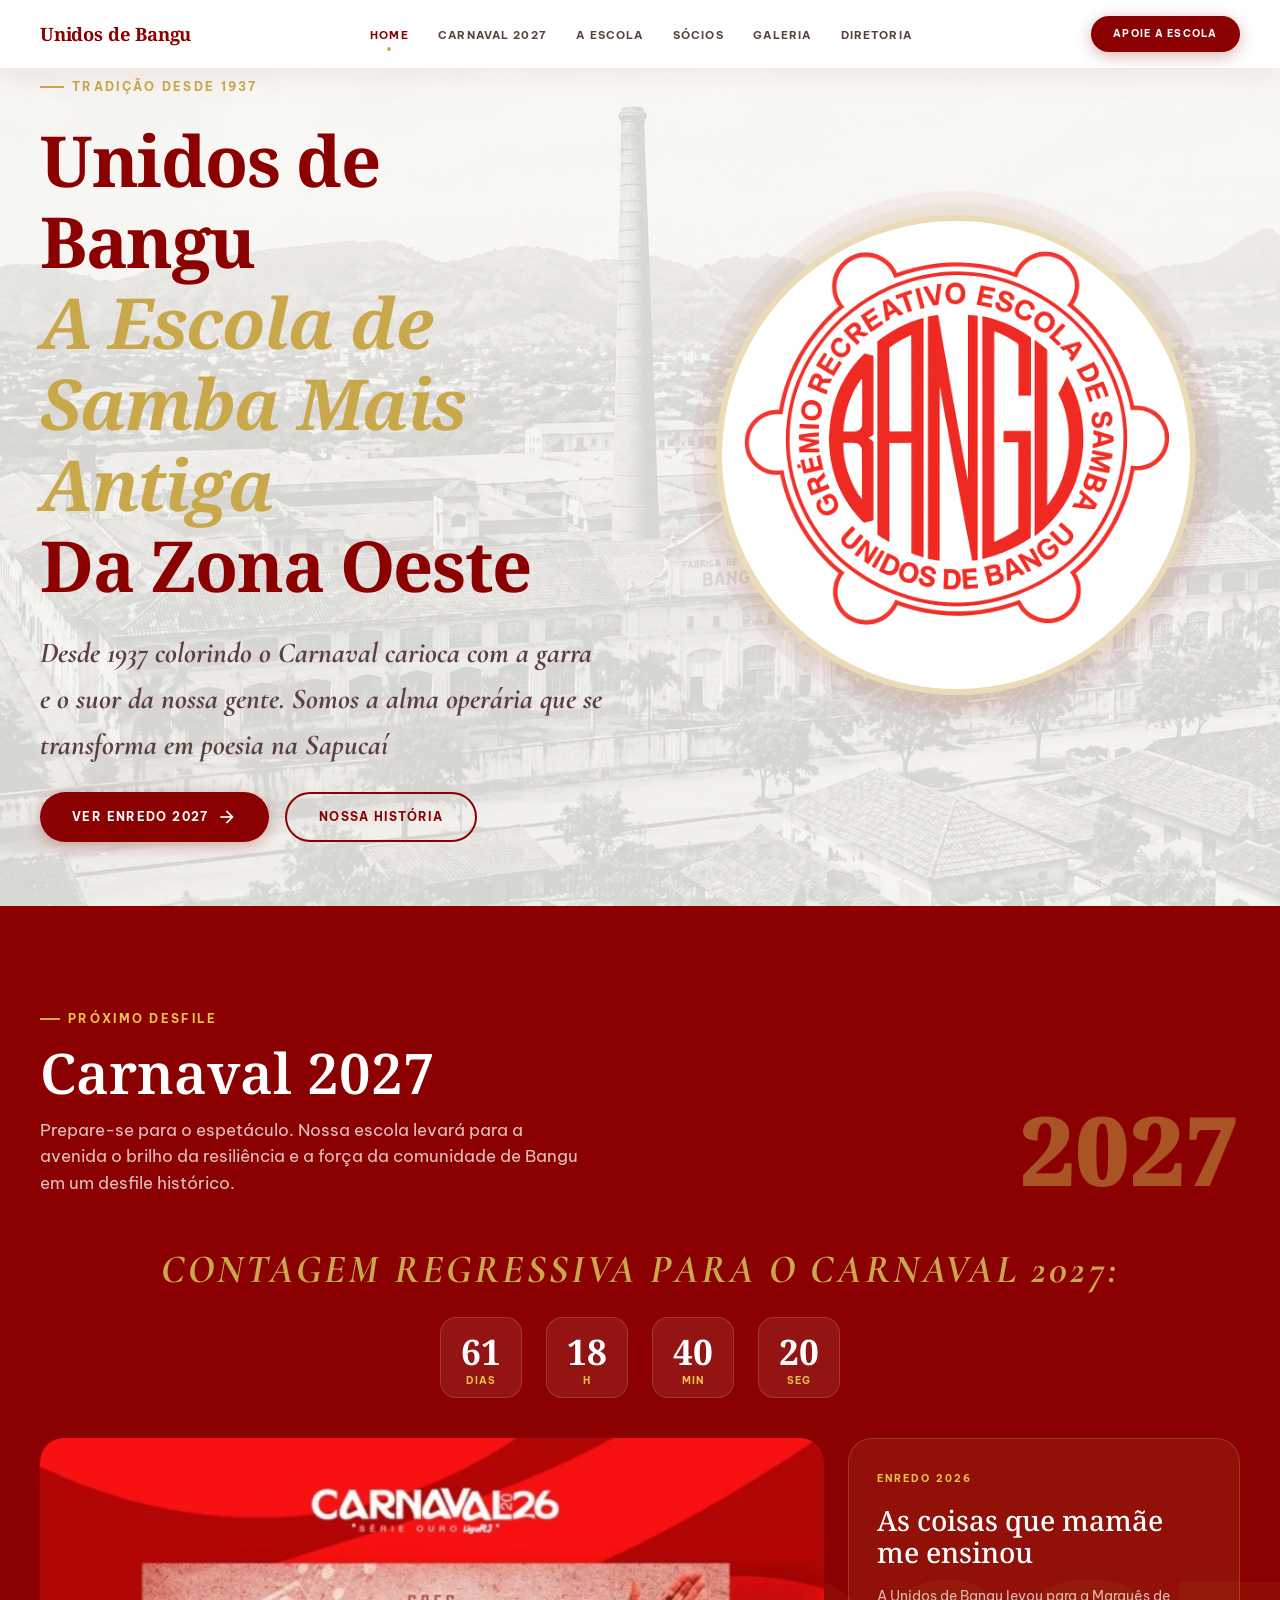
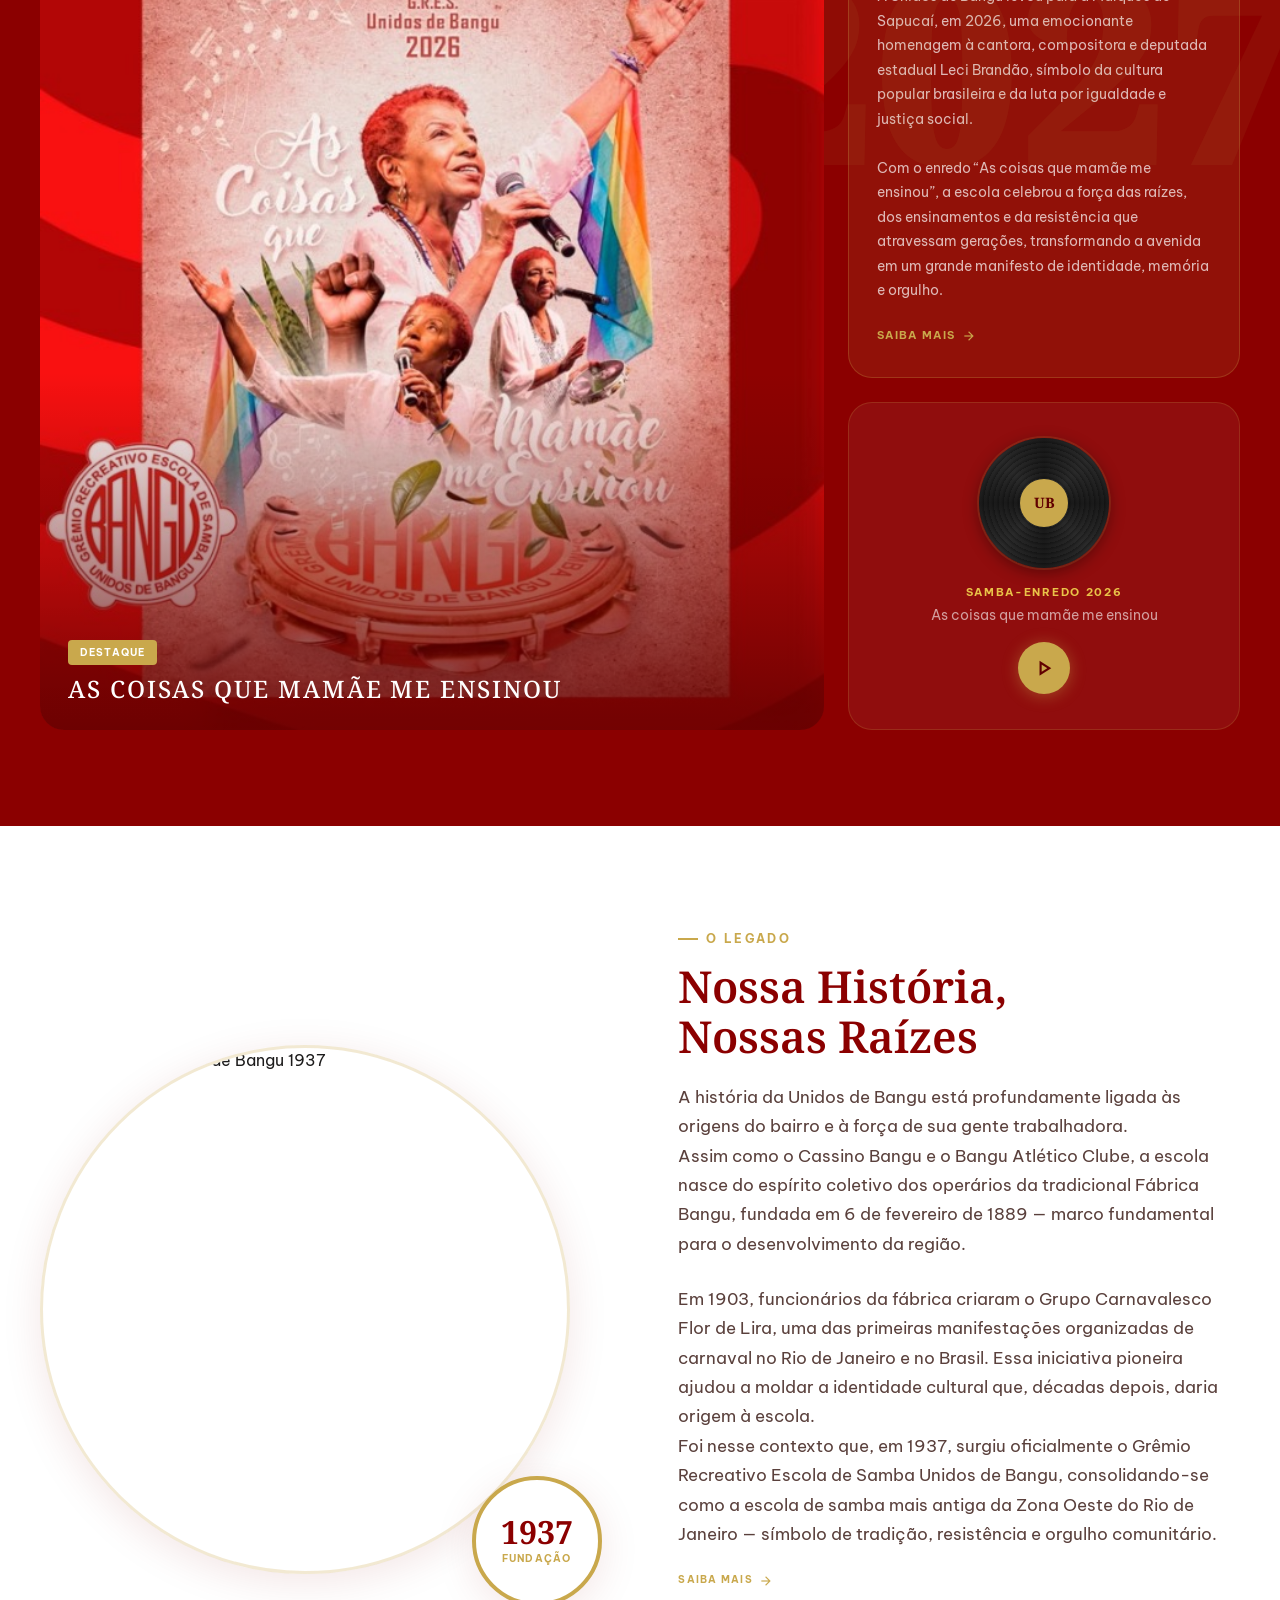
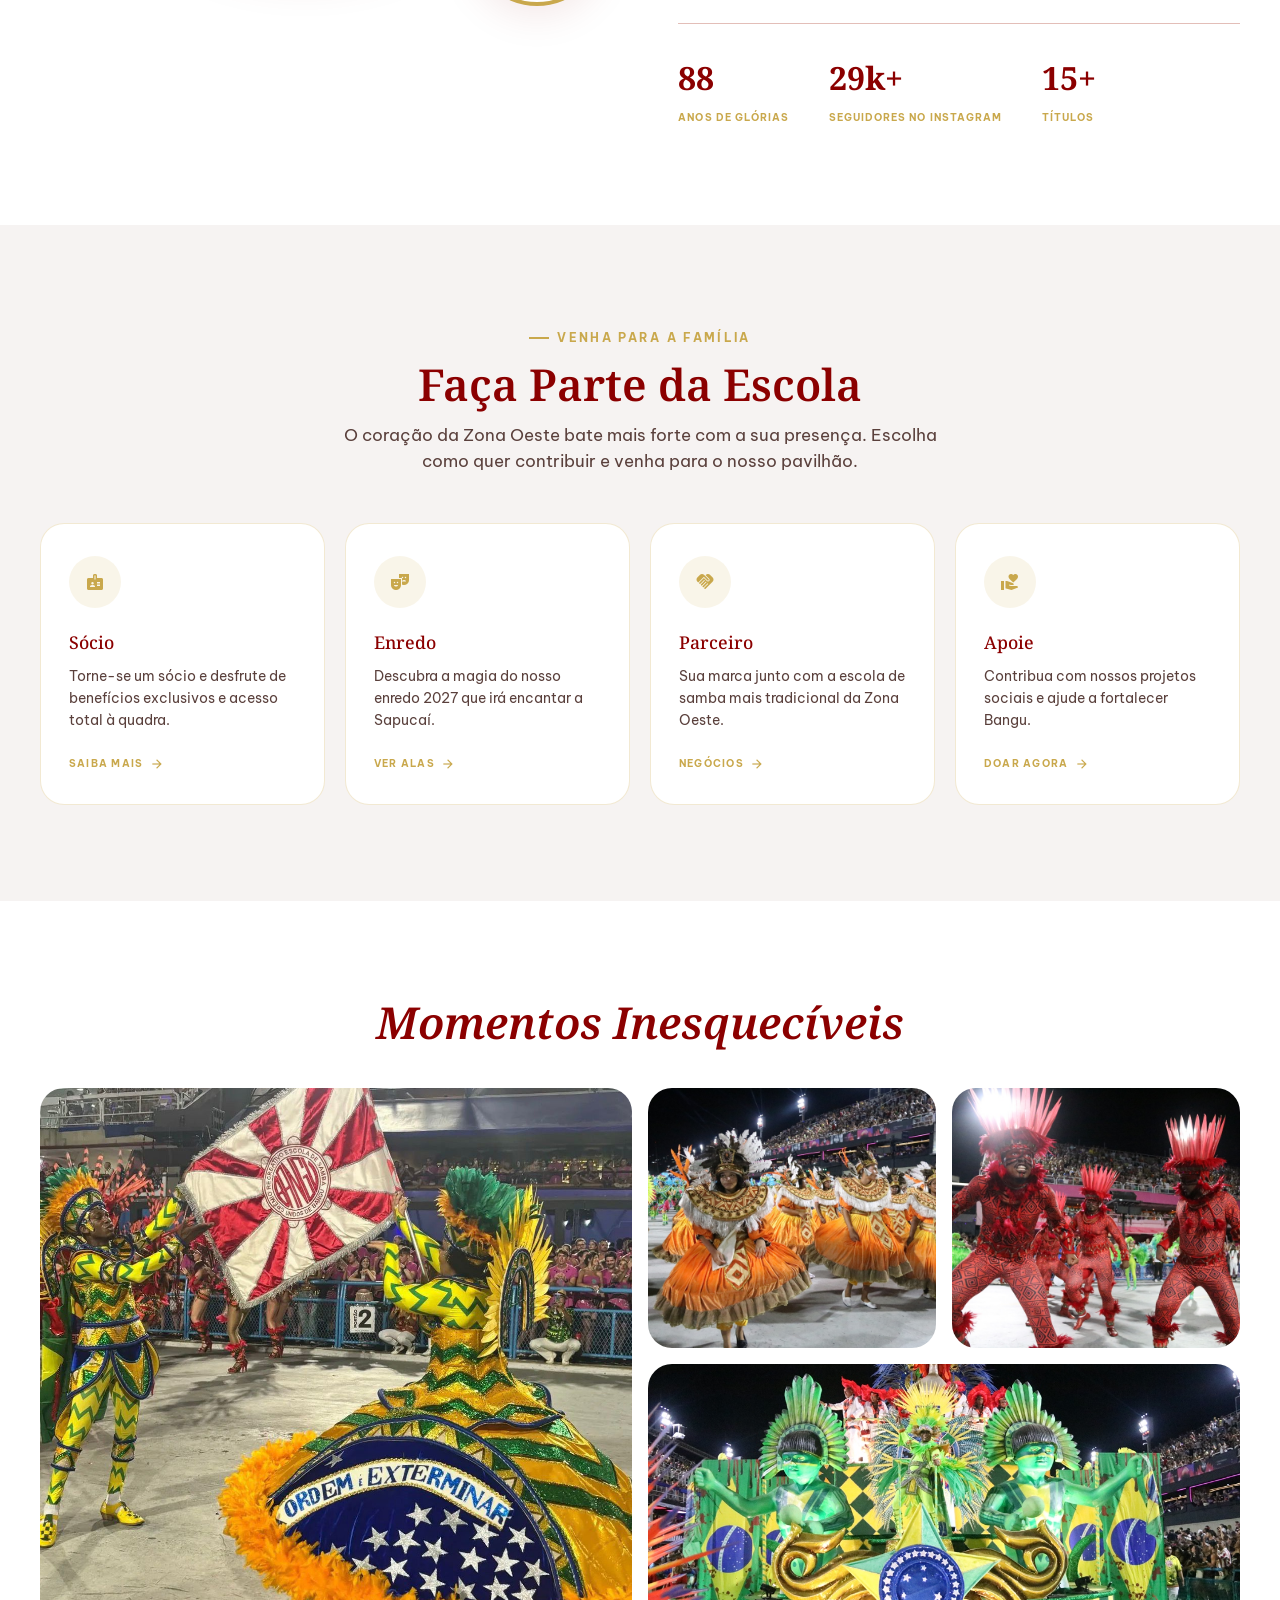
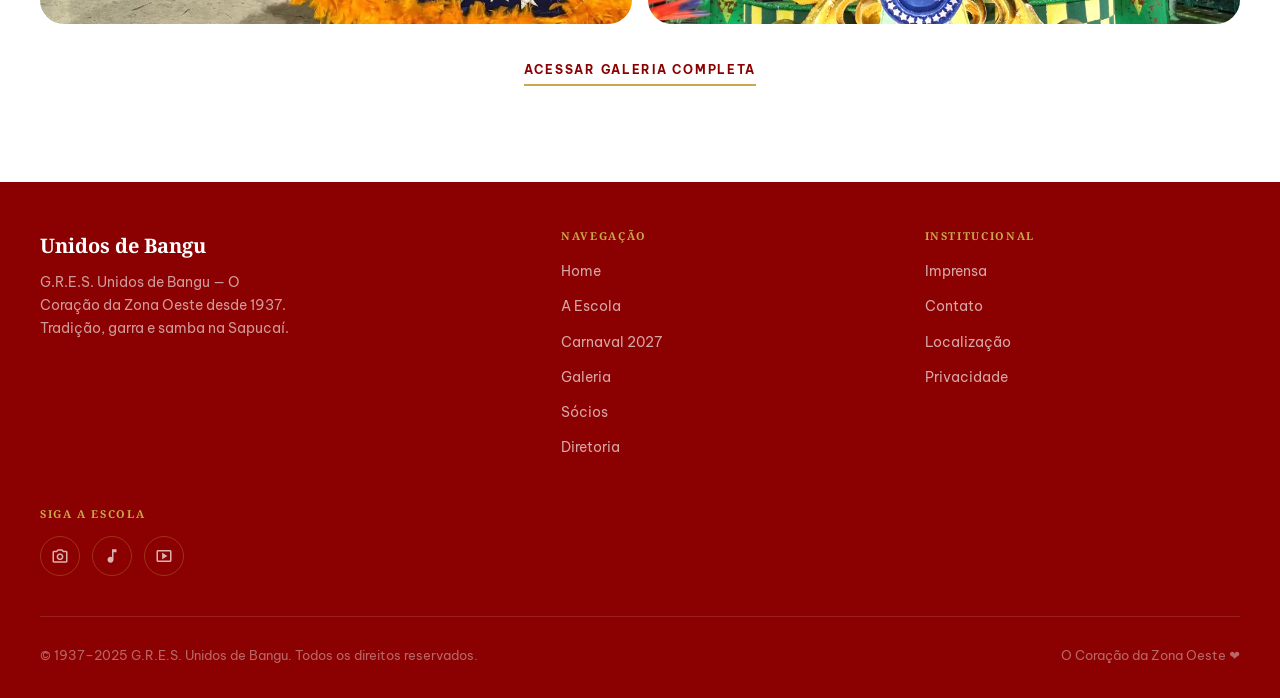
==== commit b5796e54: ":tada: 1° Commit de Sábado" ====
--- a/index.html
+++ b/index.html
@@ -130,7 +130,8 @@
       </div>
 
       <!-- Countdown -->
-      <div style="margin-bottom:2.5rem;">
+      <div style="margin-bottom:2.5rem; text-align: center;">
+        <p class="countdown-label">CONTAGEM REGRESSIVA PARA O CARNAVAL <span class="year-num">2027</span>:</p>
         <div id="countdown" class="countdown-wrap"></div>
       </div>
 
@@ -139,14 +140,14 @@
         <!-- Imagem principal -->
         <div class="carnaval-main-img">
           <img
-            src="assets/images/enredo-bangu.png"
+            src="assets/images/enredo-2026.jpeg"
             alt="Enredo 2027"
             loading="lazy"
           >
           <div class="overlay"></div>
           <div class="caption">
             <span class="badge">Destaque</span>
-            <a href="#"><h3 style="color:#fff;font-size:1.5rem;text-transform:uppercase;letter-spacing:0.08em;">Cidália de Iroko — O tempo que floresce em sabedoria</h3></a>
+            <a href="#"><h3 style="color:#fff;font-size:1.5rem;text-transform:uppercase;letter-spacing:0.08em;">As coisas que mamãe me ensinou</h3></a>
             <!-- <h3 style="color:#fff;font-size:1.5rem;text-transform:uppercase;letter-spacing:0.08em;">Cidália de Iroko — O tempo que floresce em sabedoria</h3> -->
           </div>
         </div>
@@ -154,13 +155,11 @@
         <!-- Lateral -->
         <div class="carnaval-side">
           <div class="carnaval-side-text">
-            <span class="enredo-label">Enredo 2027</span>
-            <h3>Cidália de Iroko — O tempo que floresce em sabedoria</h3>
+            <span class="enredo-label">Enredo 2026</span>
+            <h3>As coisas que mamãe me ensinou</h3>
             <p>
-              O enredo da Unidos de Bangu de 2027 conta a história da Egbomi
-              Cidália Soledade, mais conhecida como Cidália de Iroko, filha de
-              Mãe Menininha do Gantois. Uma trajetória de fé, resistência e
-              ancestralidade que floresce em cada verso e cada passo na avenida.
+              A Unidos de Bangu levou para a Marquês de Sapucaí, em 2026, uma emocionante homenagem à cantora, compositora e deputada estadual Leci Brandão, símbolo da cultura popular brasileira e da luta por igualdade e justiça social. <br> 
+              <br>Com o enredo “As coisas que mamãe me ensinou”, a escola celebrou a força das raízes, dos ensinamentos e da resistência que atravessam gerações, transformando a avenida em um grande manifesto de identidade, memória e orgulho.
             </p>
             <a href="#" class="enredo-link">
               Saiba Mais <span class="material-symbols-outlined">arrow_forward</span>
@@ -177,14 +176,14 @@
               </div>
             </div>
             <div class="player-info">
-              <span class="player-title">Samba-Enredo 2027</span>
-              <span class="player-subtitle">Cidália de Iroko</span>
+              <span class="player-title">Samba-Enredo 2026</span>
+              <span class="player-subtitle">As coisas que mamãe me ensinou</span>
             </div>
             <button class="play-btn" aria-label="Tocar samba-enredo">
               <span class="material-symbols-outlined play-icon">play_arrow</span>
             </button>
             <audio id="samba-audio" preload="none">
-              <source src="assets/audio/samba-enredo.ogg" type="audio/mpeg">
+              <source src="assets/audio/saba-2026.mpeg" type="audio/mpeg">
             </audio>
           </div>
         </div>
@@ -324,7 +323,7 @@
   <!-- ═══════════════════════════════════════════
       APOIADORES
   ════════════════════════════════════════════ -->
-  <section id="apoiadores">
+  <!-- <section id="apoiadores">
     <div class="container">
       <div class="apoiadores-header">
         <span class="section-label">Quem Faz Acontecer</span>
@@ -333,24 +332,24 @@
 
       <div class="marquee-wrap">
         <div class="marquee-track">
-          <!-- SET 1 -->
+          SET 1
           <div class="marquee-item"><img src="assets/images/Patrocinadores/logo_ISNB.png" alt="Apoiador 1" loading="lazy"></div>
           <div class="marquee-item"><img src="assets/images/Patrocinadores/logo_ISNB.png" alt="Apoiador 2" loading="lazy"></div>
           <div class="marquee-item"><img src="assets/images/Patrocinadores/logo_ISNB.png" alt="Apoiador 3" loading="lazy"></div>
           <div class="marquee-item"><img src="assets/images/Patrocinadores/logo_ISNB.png" alt="Apoiador 4" loading="lazy"></div>
           <div class="marquee-item"><img src="assets/images/Patrocinadores/logo_ISNB.png" alt="Apoiador 5" loading="lazy"></div>
           <div class="marquee-item"><img src="assets/images/Patrocinadores/logo_ISNB.png" alt="Apoiador 6" loading="lazy"></div>
-          <!-- SET 2 (duplicate for seamless loop) -->
+          (duplicate for seamless loop)
           <div class="marquee-item"><img src="assets/images/Patrocinadores/logo_ISNB.png" alt="Apoiador 1" loading="lazy"></div>
           <div class="marquee-item"><img src="assets/images/Patrocinadores/logo_ISNB.png" alt="Apoiador 2" loading="lazy"></div>
           <div class="marquee-item"><img src="assets/images/Patrocinadores/logo_ISNB.png" alt="Apoiador 3" loading="lazy"></div>
           <div class="marquee-item"><img src="assets/images/Patrocinadores/logo_ISNB.png" alt="Apoiador 4" loading="lazy"></div>
           <div class="marquee-item"><img src="assets/images/Patrocinadores/logo_ISNB.png" alt="Apoiador 5" loading="lazy"></div>
-          <div class="marquee-item"><img src="assets/images/Patrocinadores/logo_ISNB.png" alt="Apoiador 6" loading="lazy"></div>
-        </div>
-      </div>
-    </div>
-  </section>
+          <div class="marquee-item"><img src="assets/images/Patrocinadores/logo_uds.png" alt="Apoiador 6" loading="lazy"></div>
+        </div>
+      </div>
+    </div>
+  </section> -->
 
 
   <!-- ═══════════════════════════════════════════
@@ -363,7 +362,7 @@
       <div class="gallery-grid">
 
         <div class="gallery-item large">
-          <img src="assets/images/carro-1.jpg" alt="Carro Alegórico" loading="lazy">
+          <img src="assets/images/casal-2.jpeg" alt="Carro Alegórico" loading="lazy">
         </div>
 
         <div class="gallery-item">
@@ -384,7 +383,7 @@
 
         <div class="gallery-item wide">
           <img
-            src="assets/images/casal-1.jpg"
+            src="assets/images/carro-1.jpg"
             alt="Casal de Mestre-Sala & Porta-Bandeira"
             loading="lazy"
           >
--- a/assets/css/style.css
+++ b/assets/css/style.css
@@ -765,7 +765,6 @@
 
 .marquee-track {
   display: flex;
-  gap: 3rem;
   width: max-content;
   animation: marquee 30s linear infinite;
 }
@@ -775,6 +774,7 @@
   flex-shrink: 0;
   width: 120px;
   height: 120px;
+  margin-right: 3rem;
   border-radius: 50%;
   overflow: hidden;
   background: var(--color-white);
@@ -806,8 +806,7 @@
 }
 
 @media (max-width: 768px) {
-  .marquee-item { width: 90px; height: 90px; }
-  .marquee-track { gap: 1.5rem; }
+  .marquee-item { width: 90px; height: 90px; margin-right: 1.5rem; }
 }
 
 #galeria h2 {
@@ -1039,6 +1038,22 @@
   display: flex;
   gap: 1.5rem;
   flex-wrap: wrap;
+  justify-content: center;
+}
+
+.countdown-label {
+  color: var(--color-gold);
+  font-family: var(--font-hand);
+  font-style: italic;
+  font-weight: 800;
+  font-size: clamp(1.8rem, 3.5vw, 2.5rem);
+  margin-bottom:1rem;
+  letter-spacing: 0.08em;
+}
+.countdown-label .year-num {
+  font-family: var(--font-hand);
+  font-weight: 900;
+  letter-spacing: 0.08em;
 }
 .countdown-wrap span {
   display: flex;
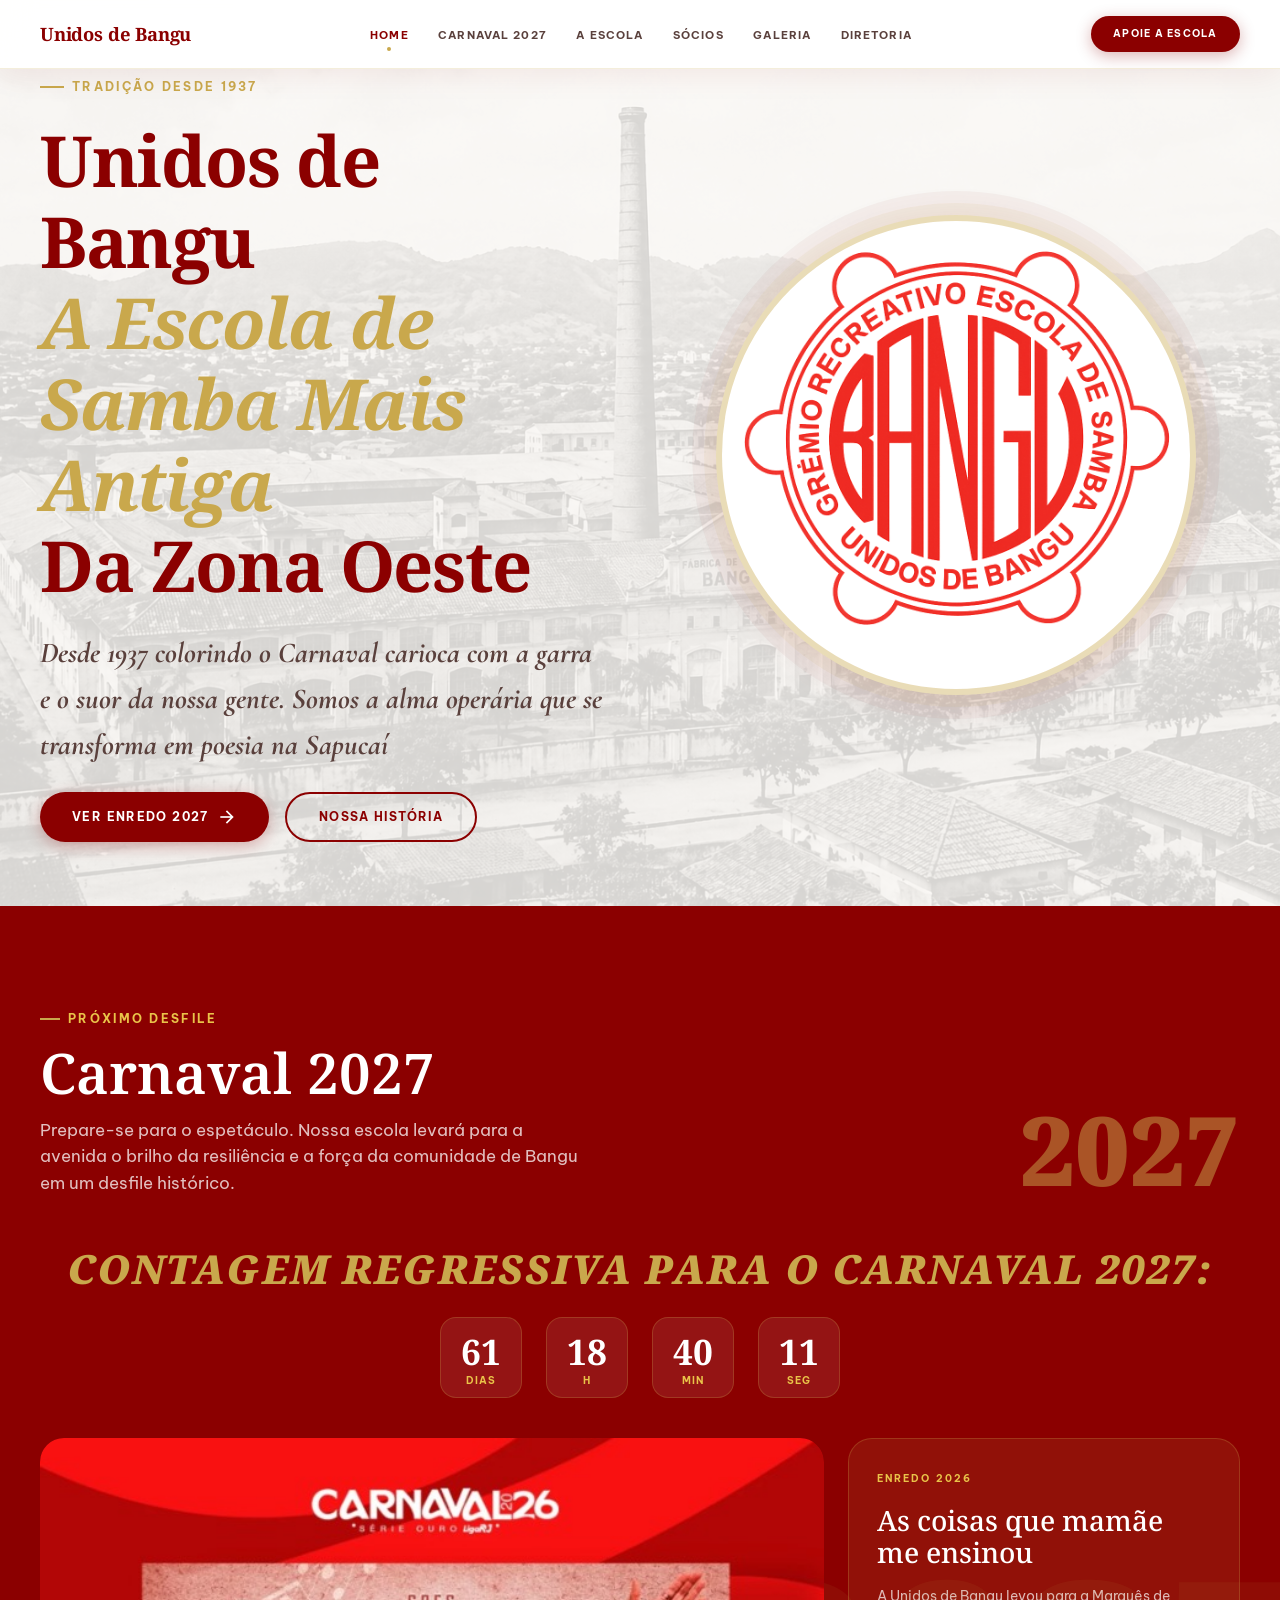
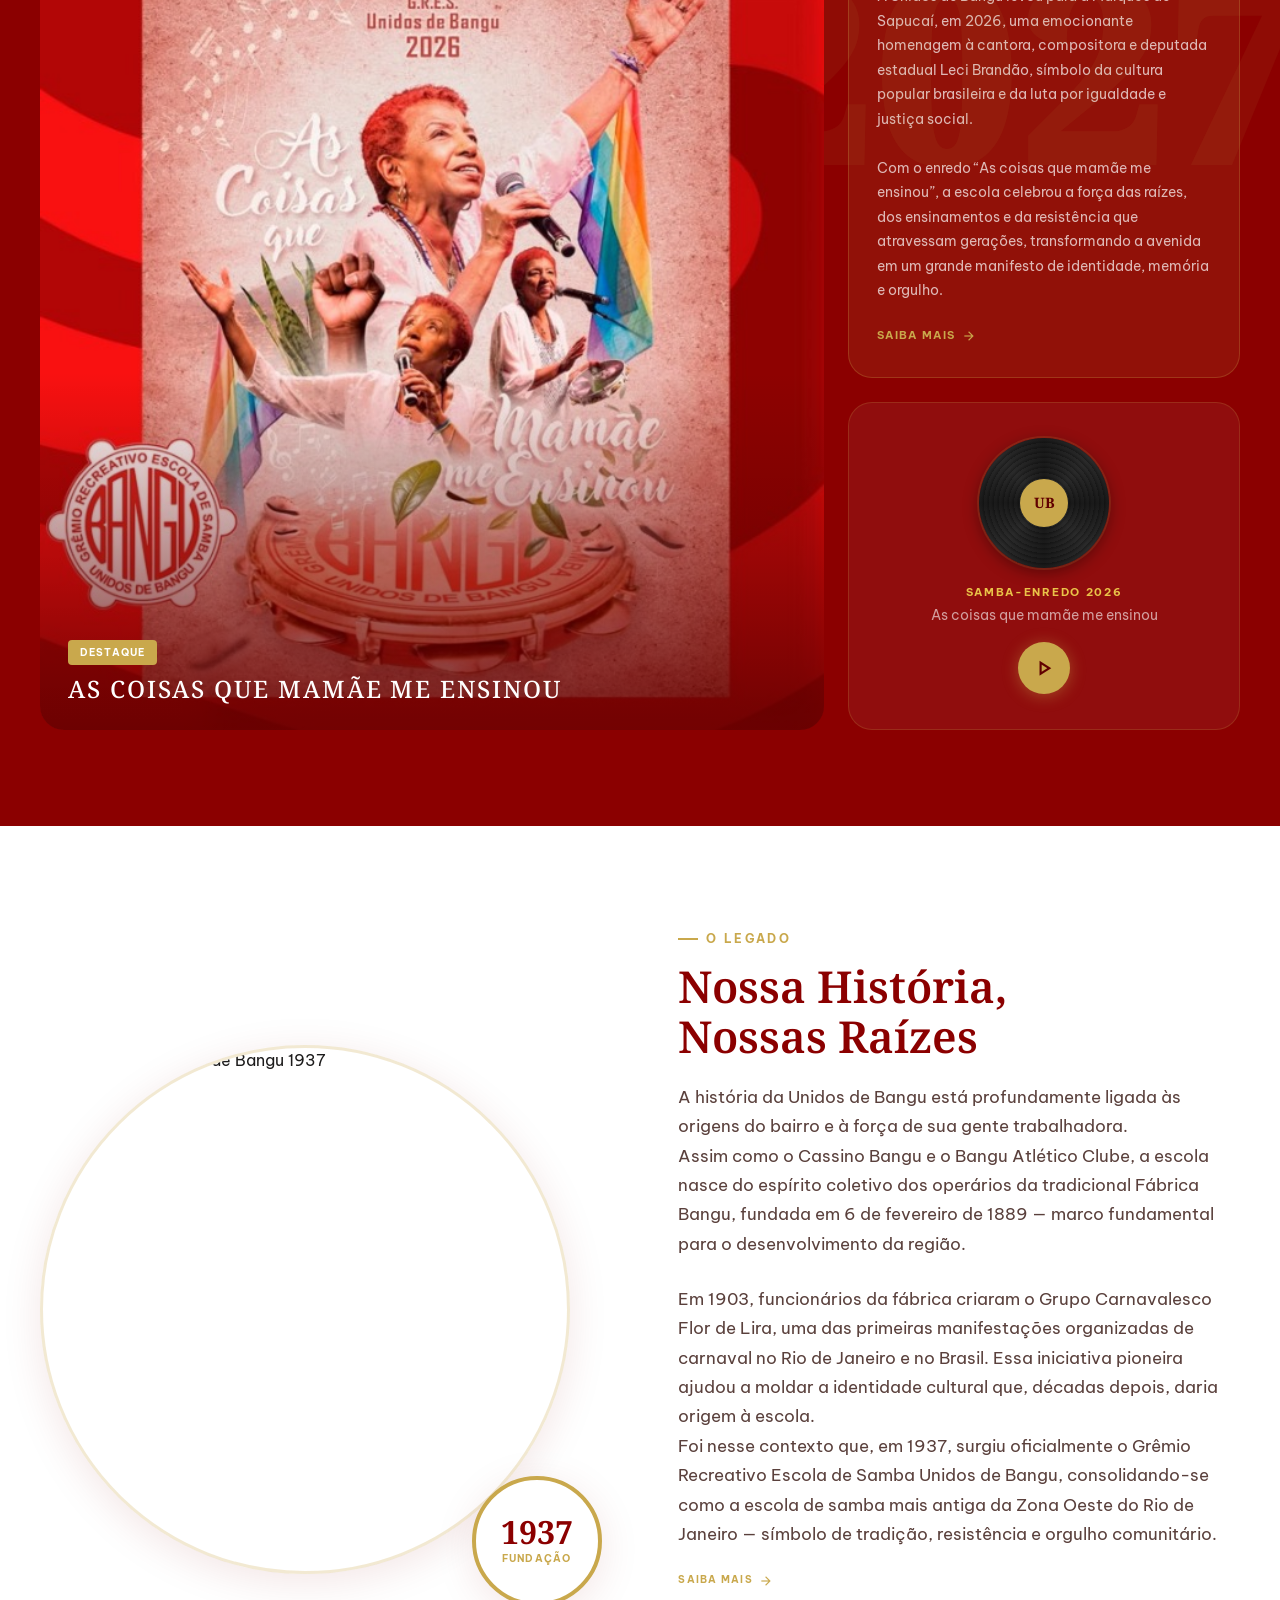
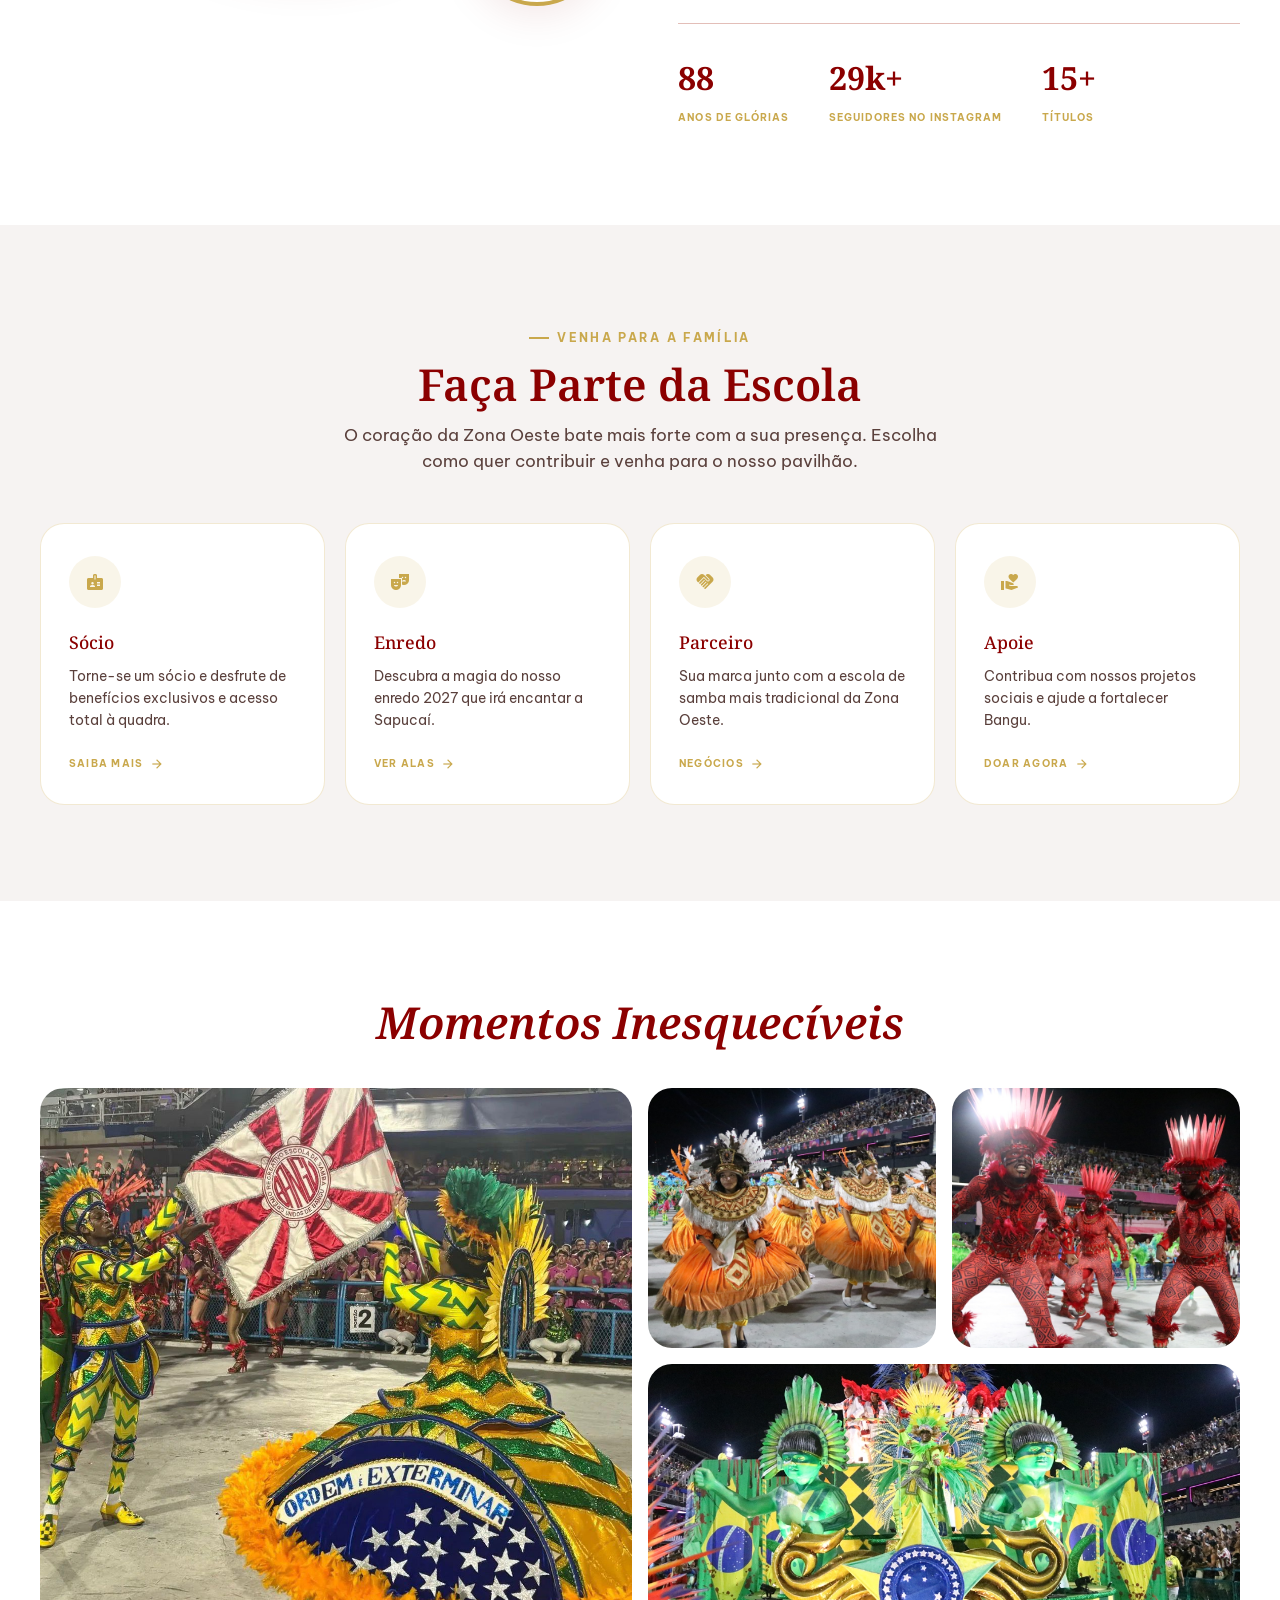
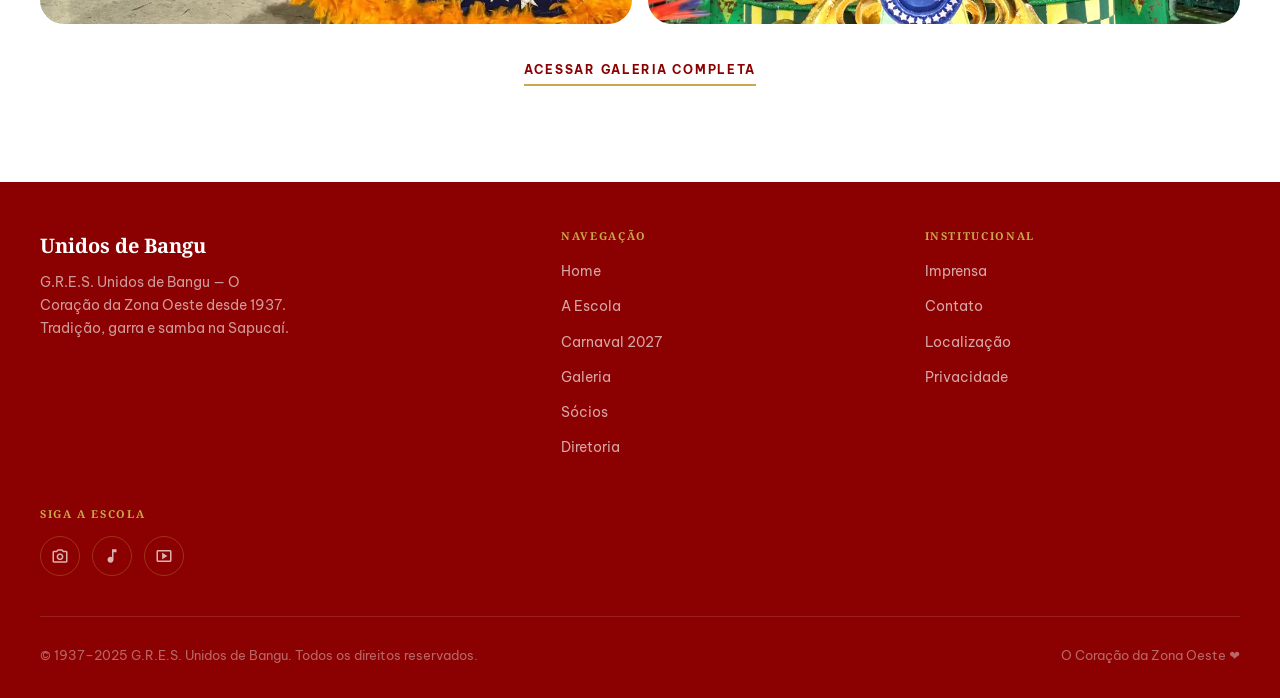
==== commit d2a1e5a0: ":tada: 2° Commit de Sábado" ====
--- a/index.html
+++ b/index.html
@@ -131,7 +131,7 @@
 
       <!-- Countdown -->
       <div style="margin-bottom:2.5rem; text-align: center;">
-        <p class="countdown-label">CONTAGEM REGRESSIVA PARA O CARNAVAL <span class="year-num">2027</span>:</p>
+        <p class="countdown-label">CONTAGEM REGRESSIVA PARA O CARNAVAL 2027:</p>
         <div id="countdown" class="countdown-wrap"></div>
       </div>
 
--- a/assets/css/style.css
+++ b/assets/css/style.css
@@ -1043,18 +1043,15 @@
 
 .countdown-label {
   color: var(--color-gold);
-  font-family: var(--font-hand);
+  font-family: var(--font-serif);
   font-style: italic;
-  font-weight: 800;
+  font-weight: 900;
   font-size: clamp(1.8rem, 3.5vw, 2.5rem);
   margin-bottom:1rem;
-  letter-spacing: 0.08em;
-}
-.countdown-label .year-num {
-  font-family: var(--font-hand);
-  font-weight: 900;
-  letter-spacing: 0.08em;
-}
+  letter-spacing: 0.05em;
+  text-transform: uppercase;
+}
+
 .countdown-wrap span {
   display: flex;
   flex-direction: column;
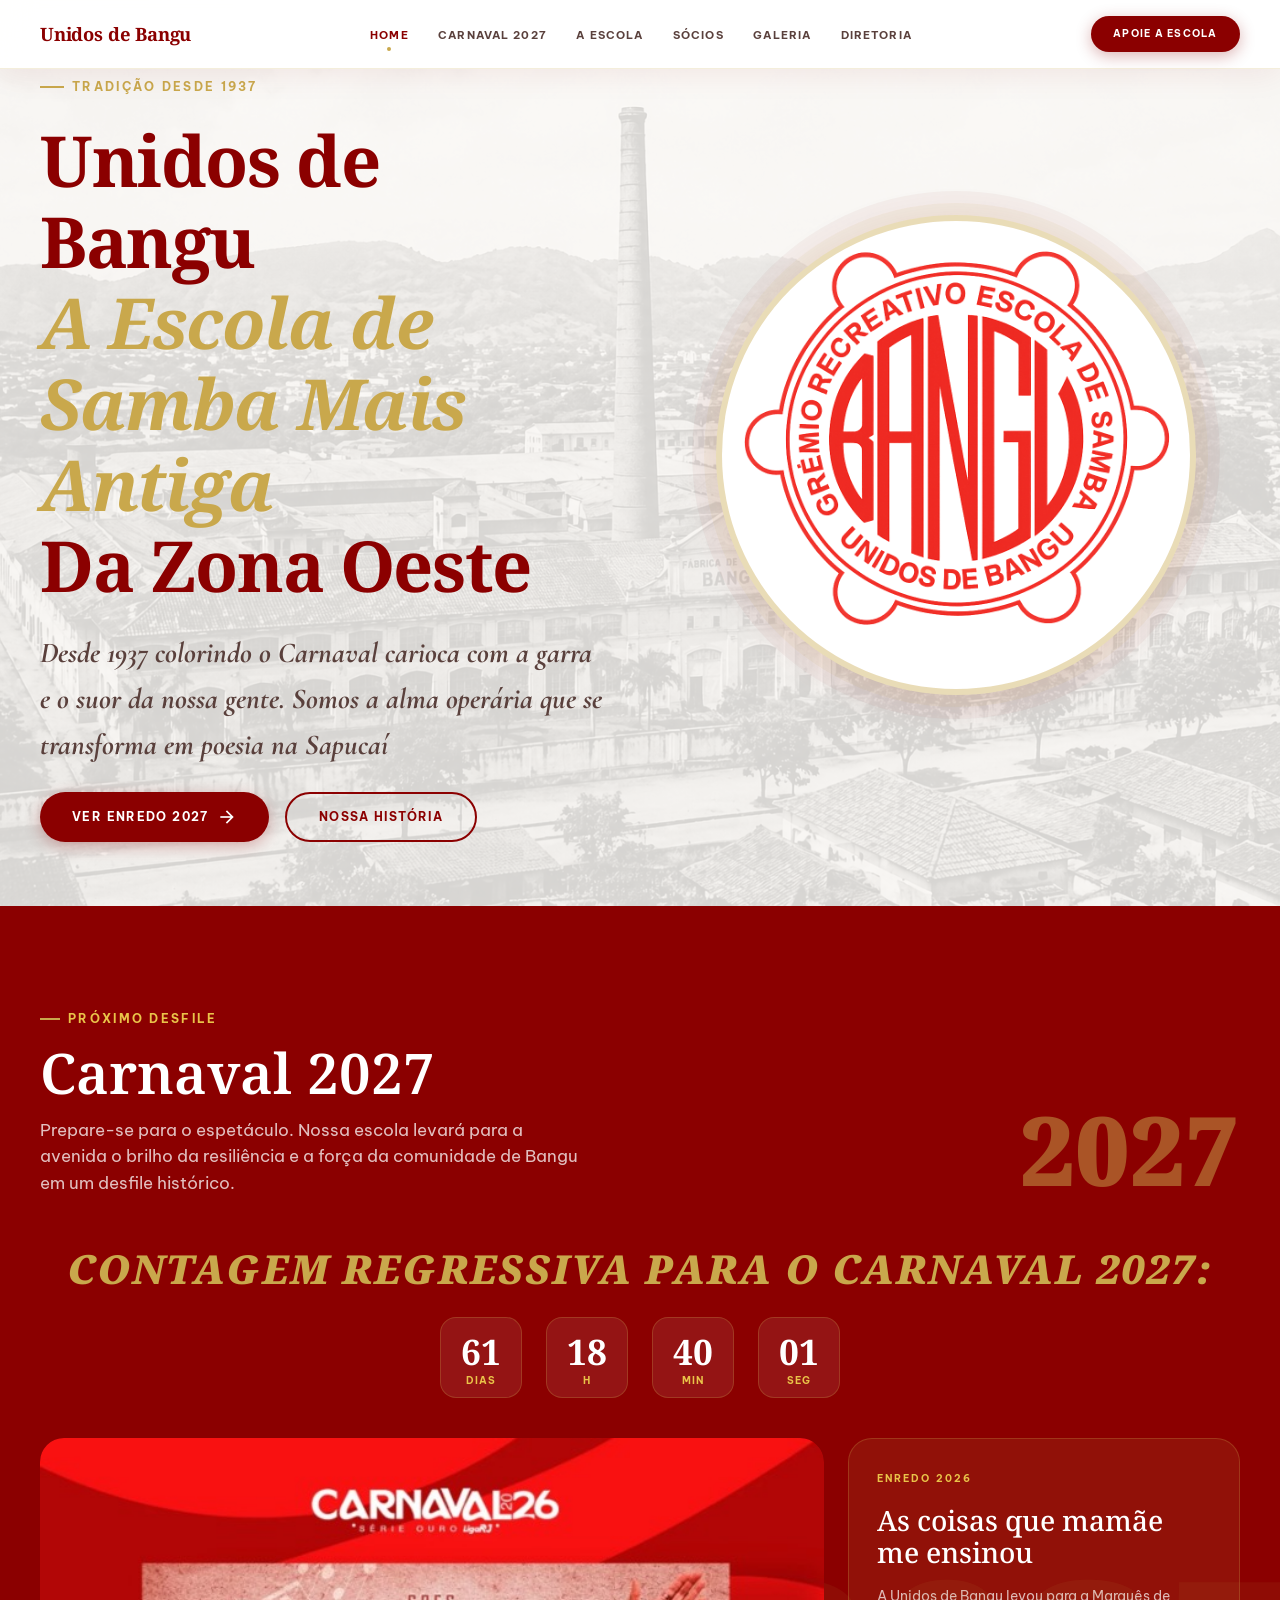
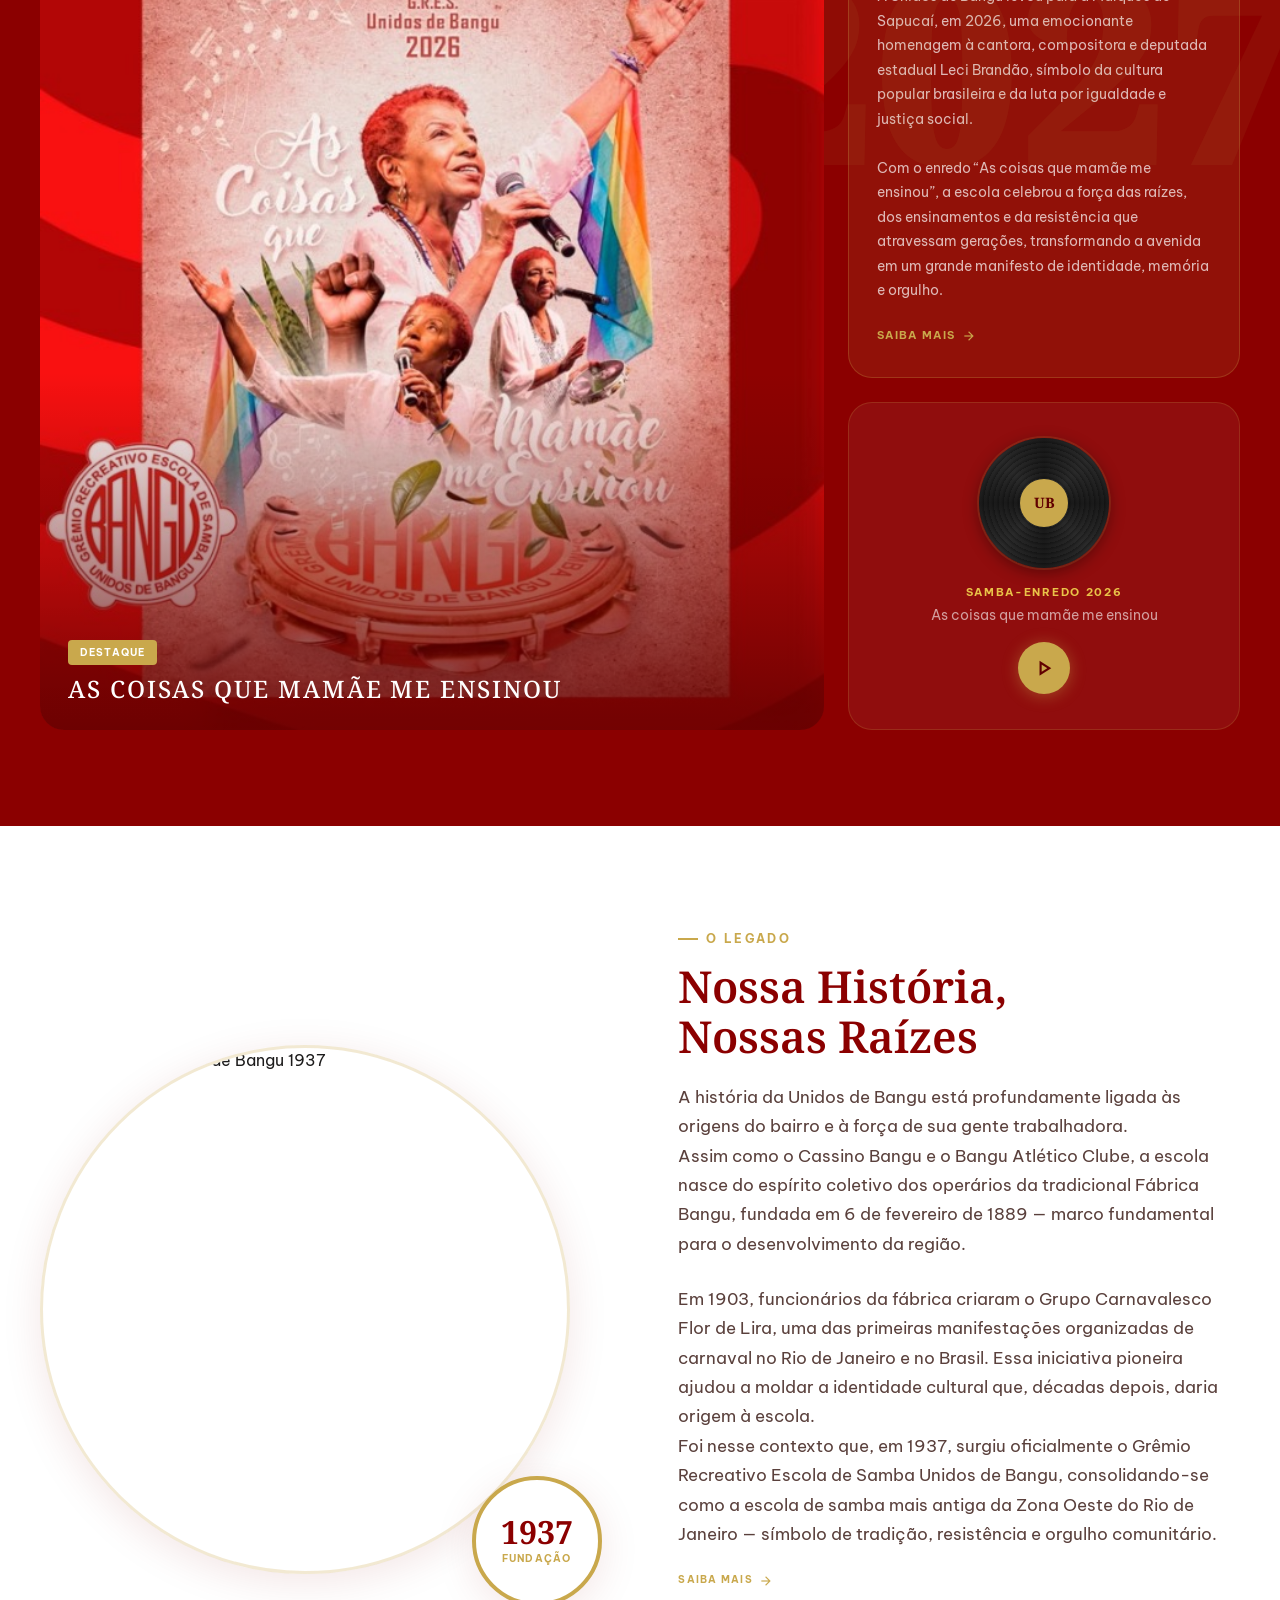
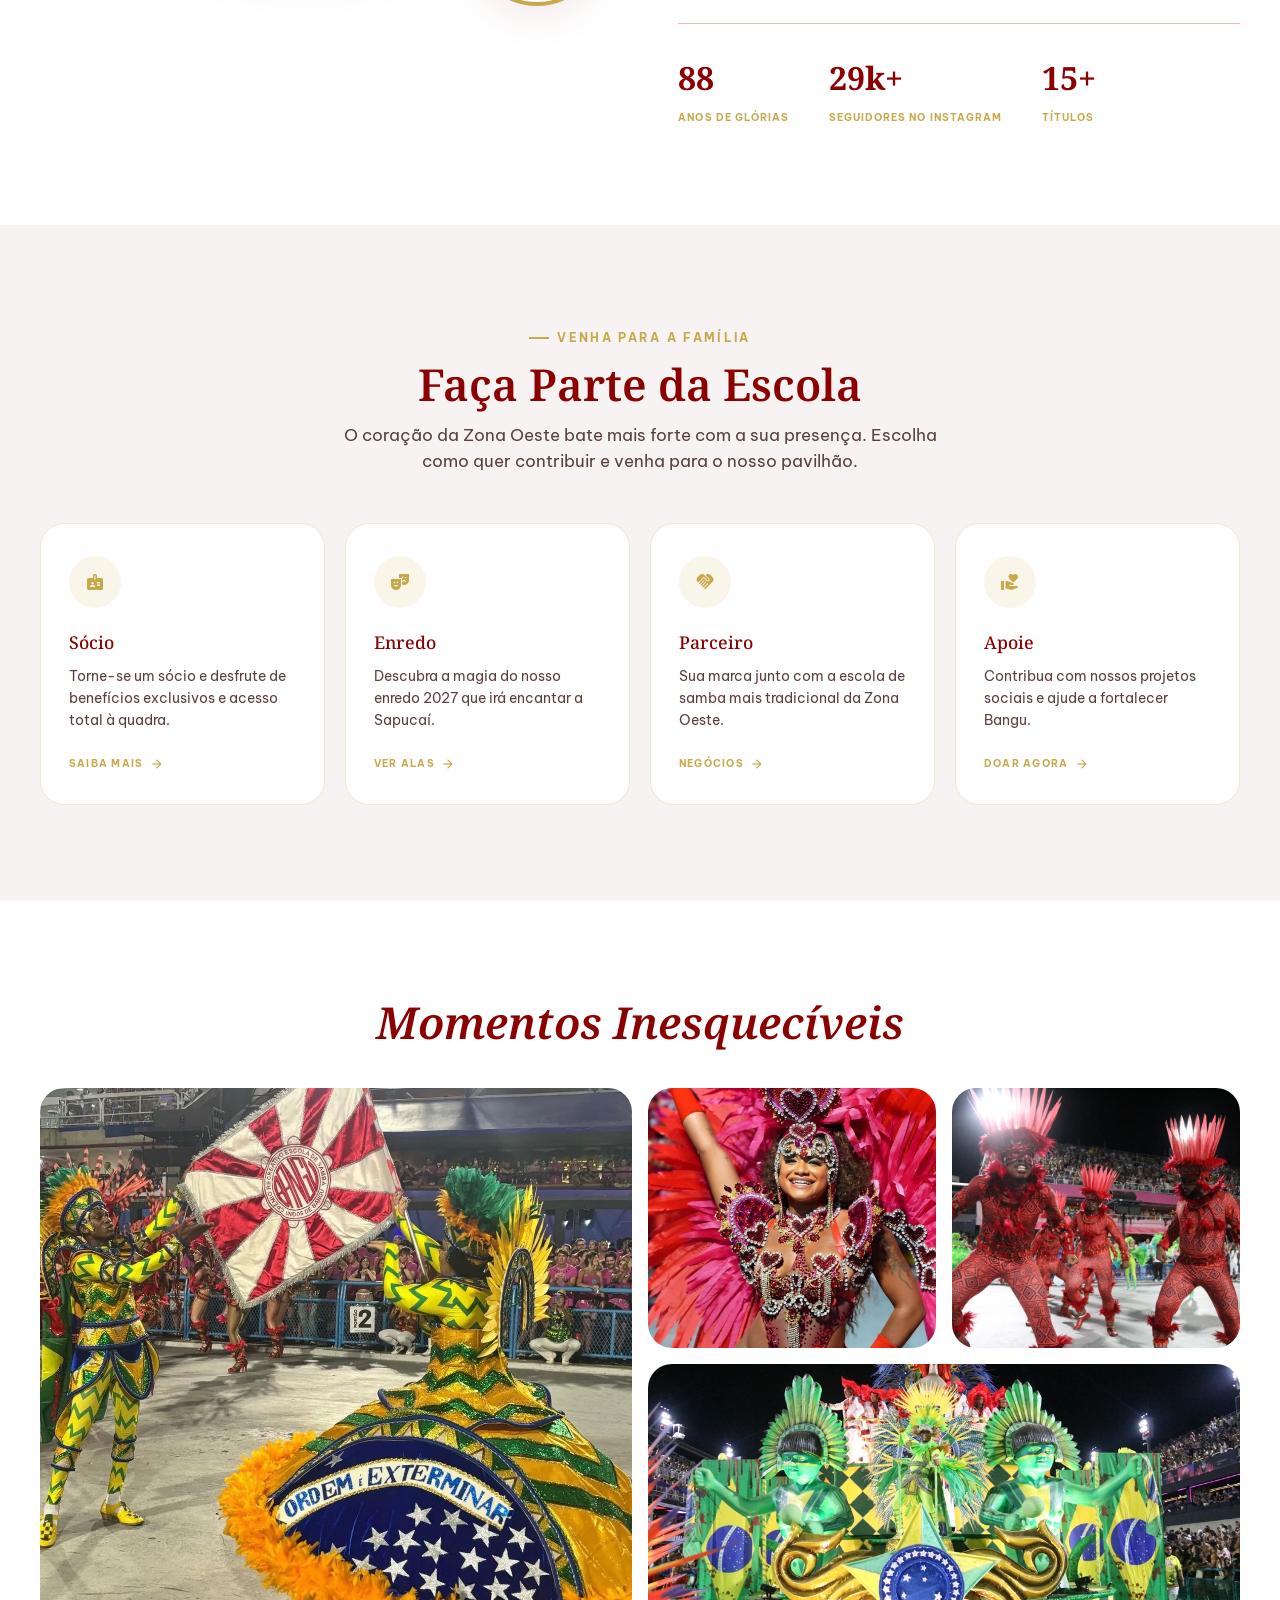
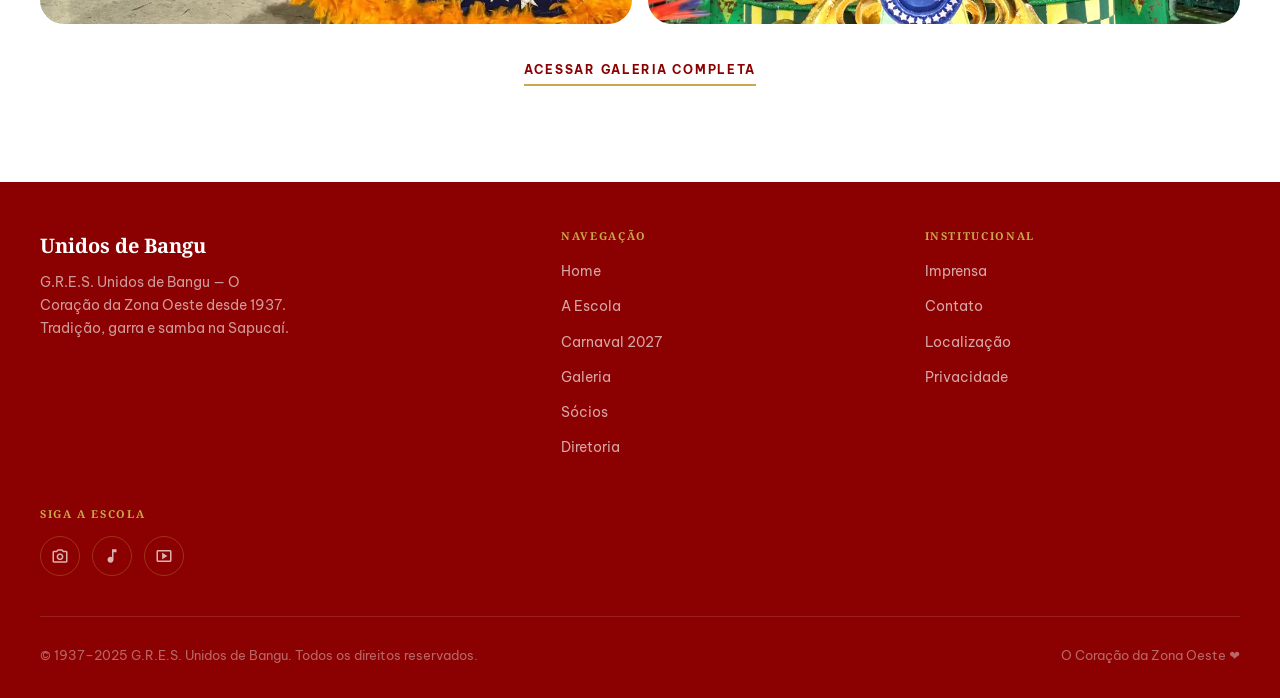
==== commit 7777ecf8: ":tada: Primeiro commit dia 04/04" ====
--- a/index.html
+++ b/index.html
@@ -362,13 +362,13 @@
       <div class="gallery-grid">
 
         <div class="gallery-item large">
-          <img src="assets/images/casal-2.jpeg" alt="Carro Alegórico" loading="lazy">
+          <img src="assets/images/casal-2.jpeg" alt="Casal de MS & PB" loading="lazy">
         </div>
 
         <div class="gallery-item">
           <img
-            src="assets/images/ala-1.jpg"
-            alt="Ala 1"
+            src="assets/images/thayane-martins.jpeg"
+            alt="Thayane Martins"
             loading="lazy"
           >
         </div>
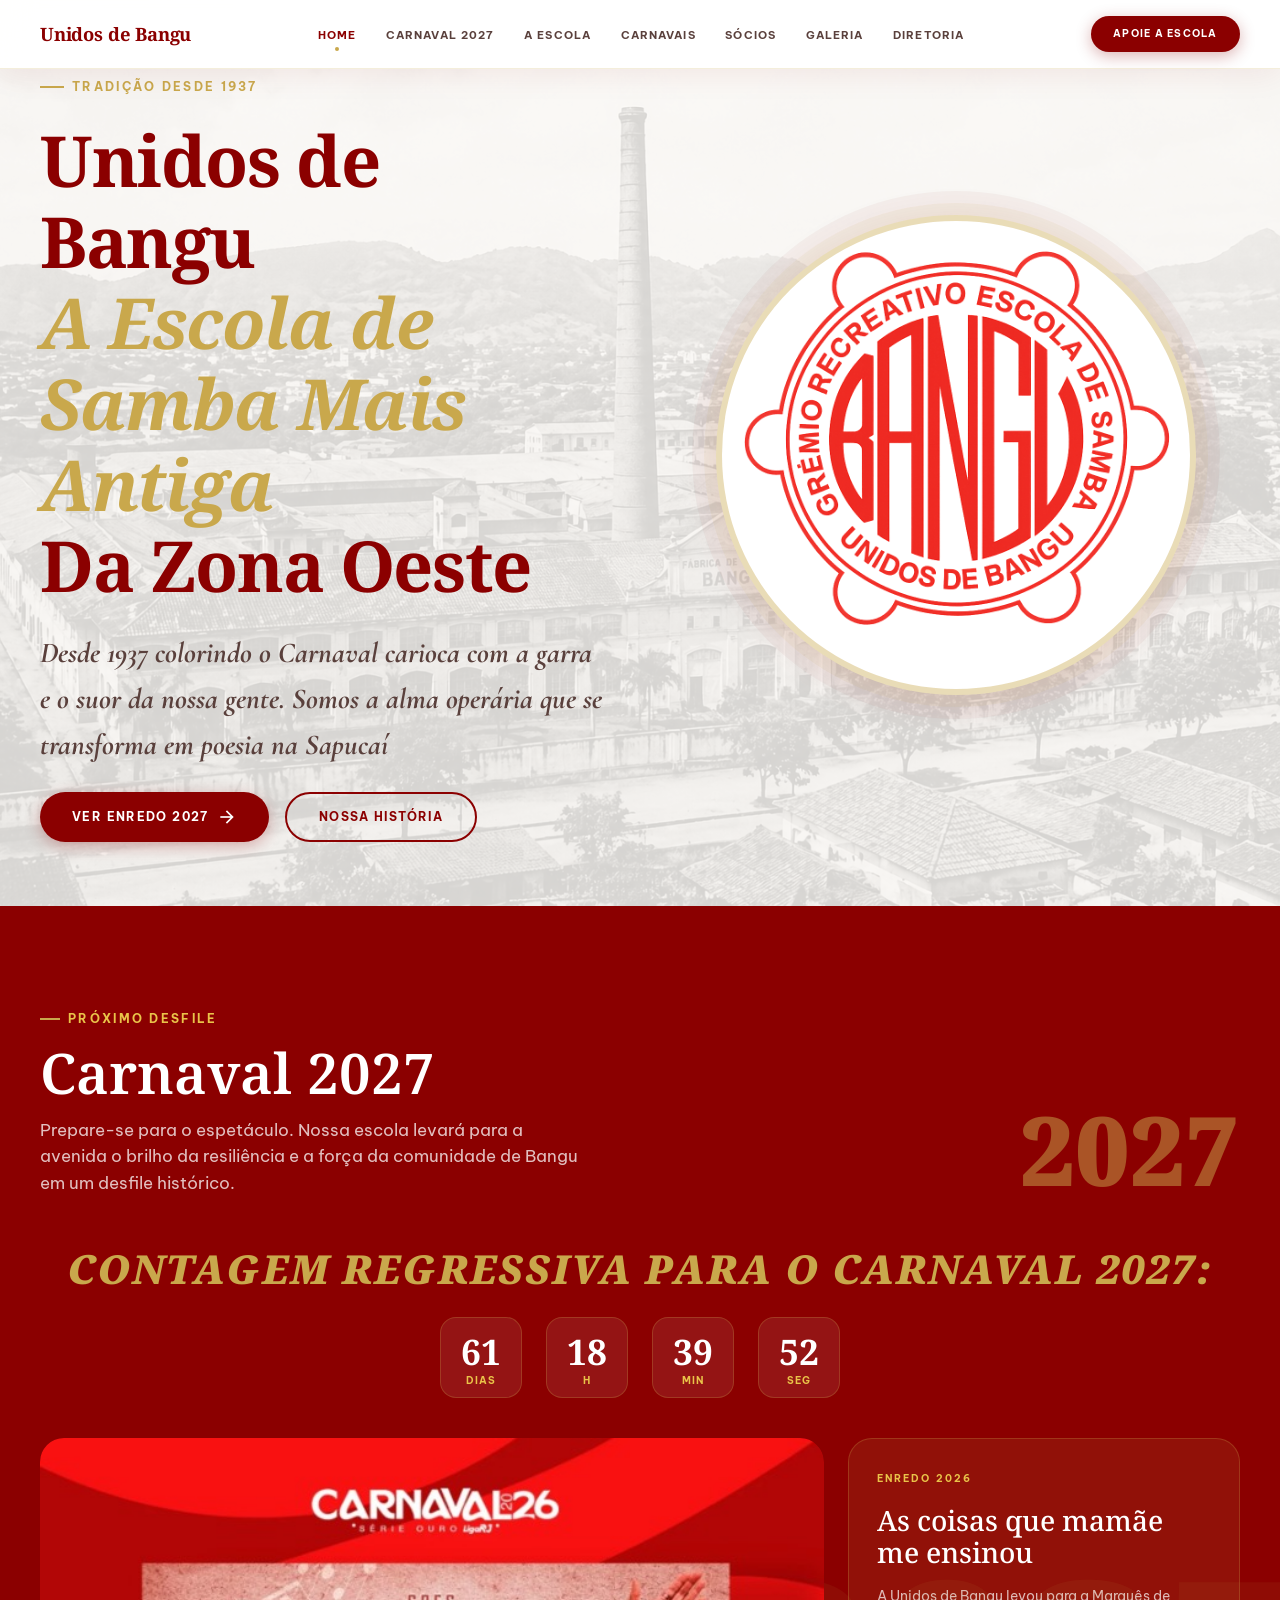
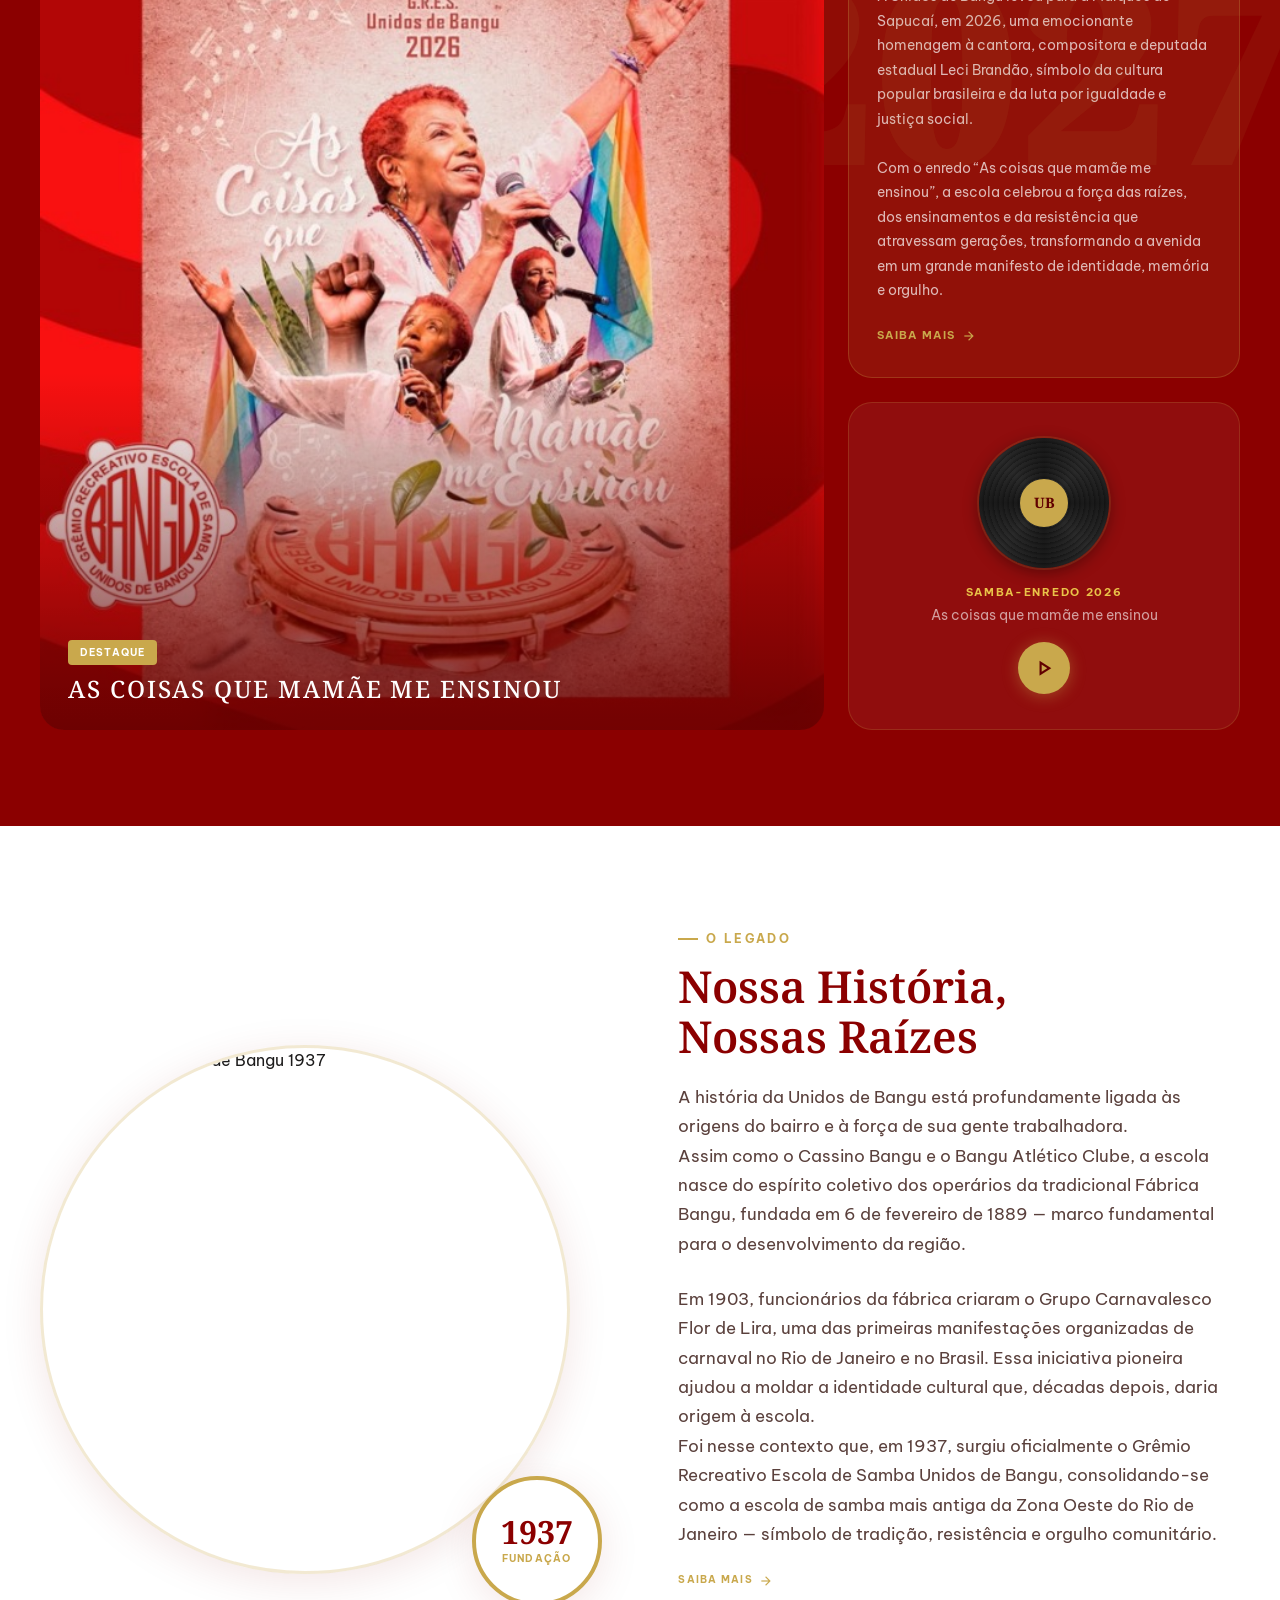
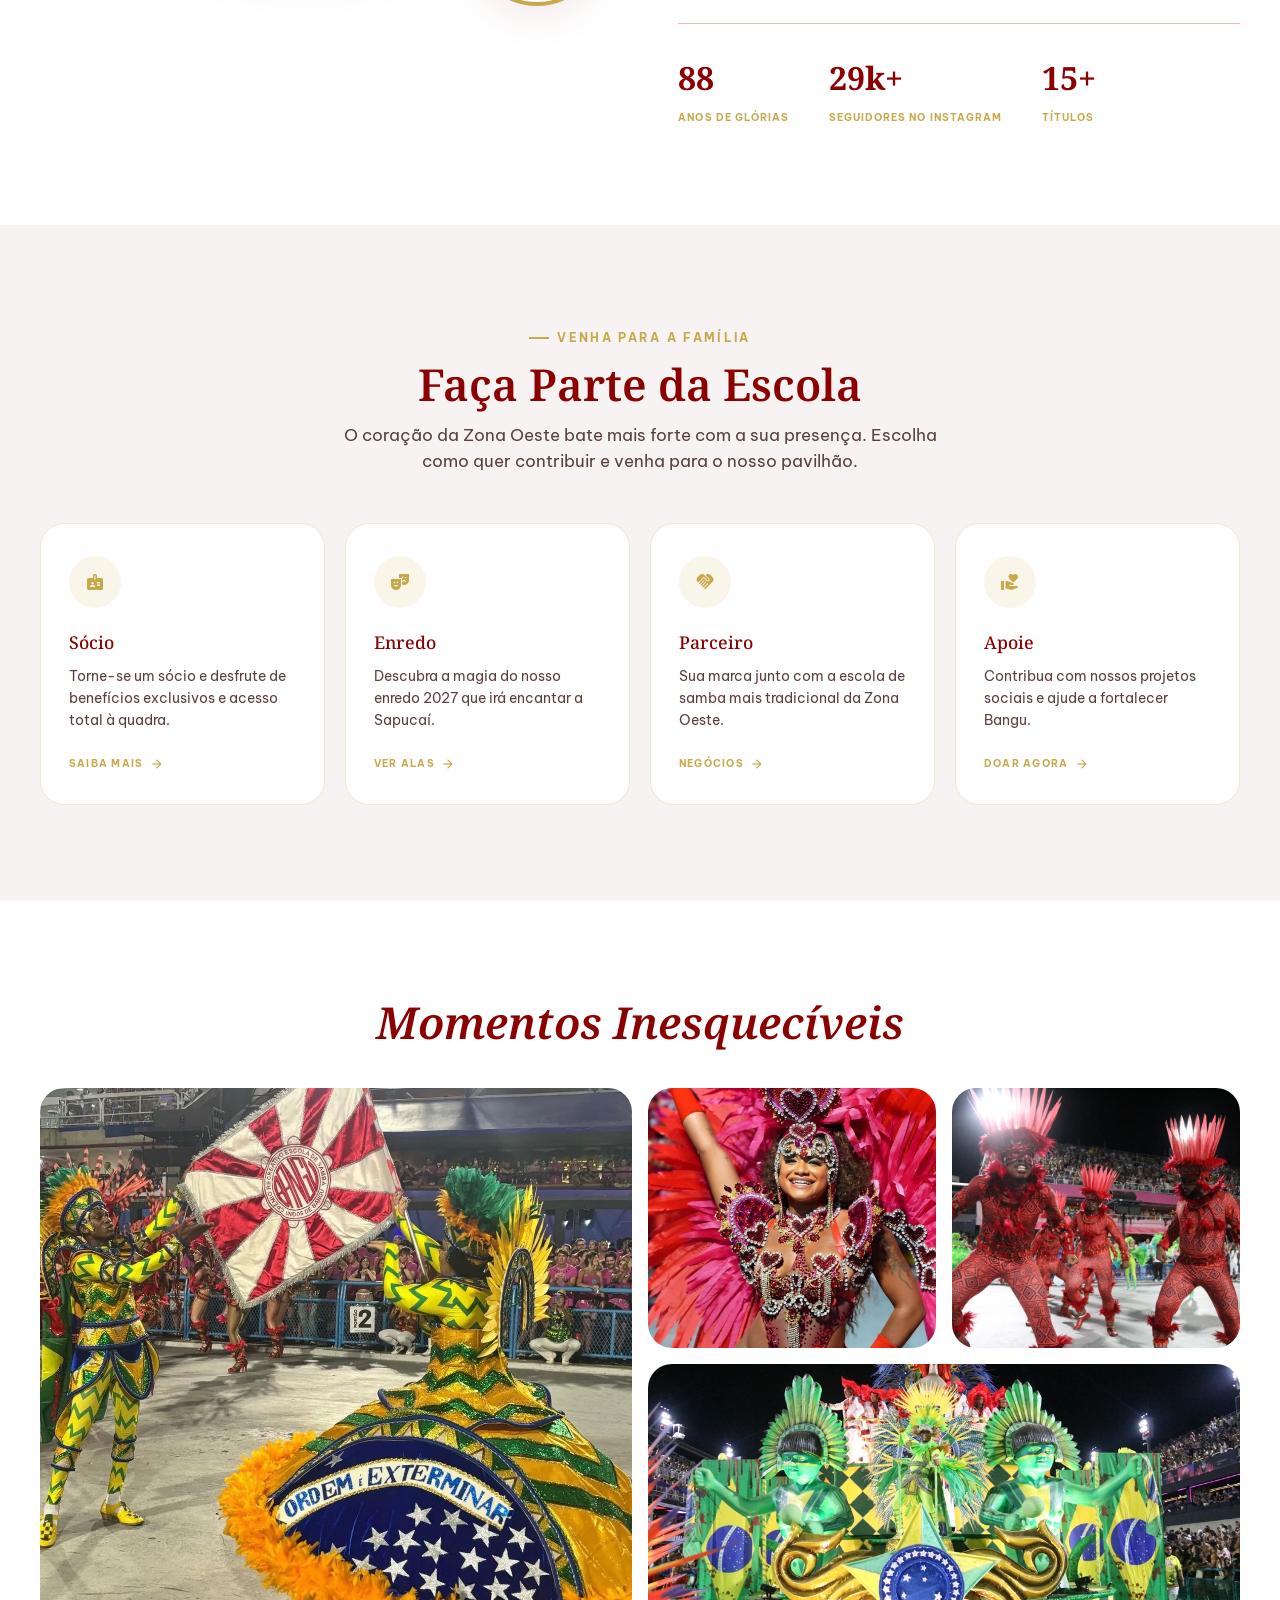
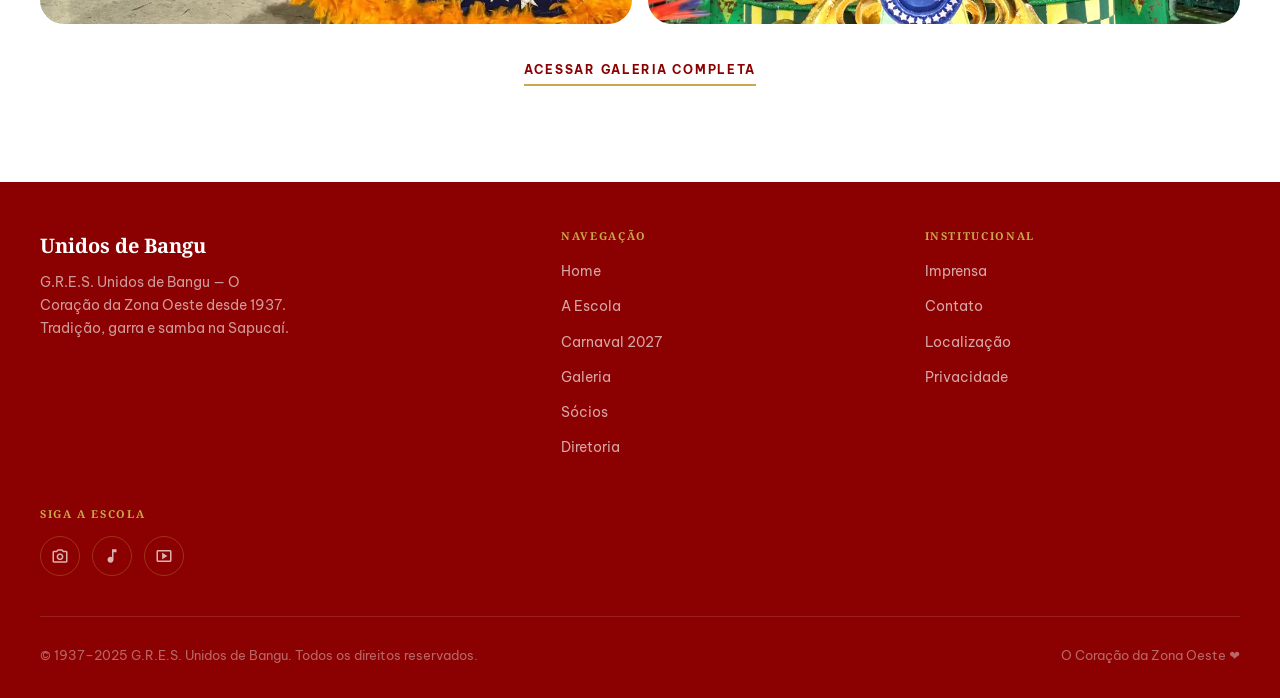
==== commit 7be396d1: ":tada: Ribeiro" ====
--- a/index.html
+++ b/index.html
@@ -40,6 +40,7 @@
         <li><a href="#hero" class="active">Home</a></li>
         <li><a href="#">Carnaval 2027</a></li>
         <li><a href="#">A Escola</a></li>
+        <li><a href="#">Carnavais</a></li>
         <li><a href="#">Sócios</a></li>
         <li><a href="#">Galeria</a></li>
         <li><a href="#">Diretoria</a></li>
@@ -58,8 +59,9 @@
   <!-- Menu mobile -->
   <nav class="mobile-menu" role="dialog" aria-label="Menu principal">
     <a href="#hero">Home</a>
+    <a href="#">Carnaval 2027</a>
+    <a href="#">Carnavais</a>
     <a href="#">A Escola</a>
-    <a href="#">Carnaval 2027</a>
     <a href="#">Galeria</a>
     <a href="#">Sócios</a>
     <a href="#">Diretoria</a>
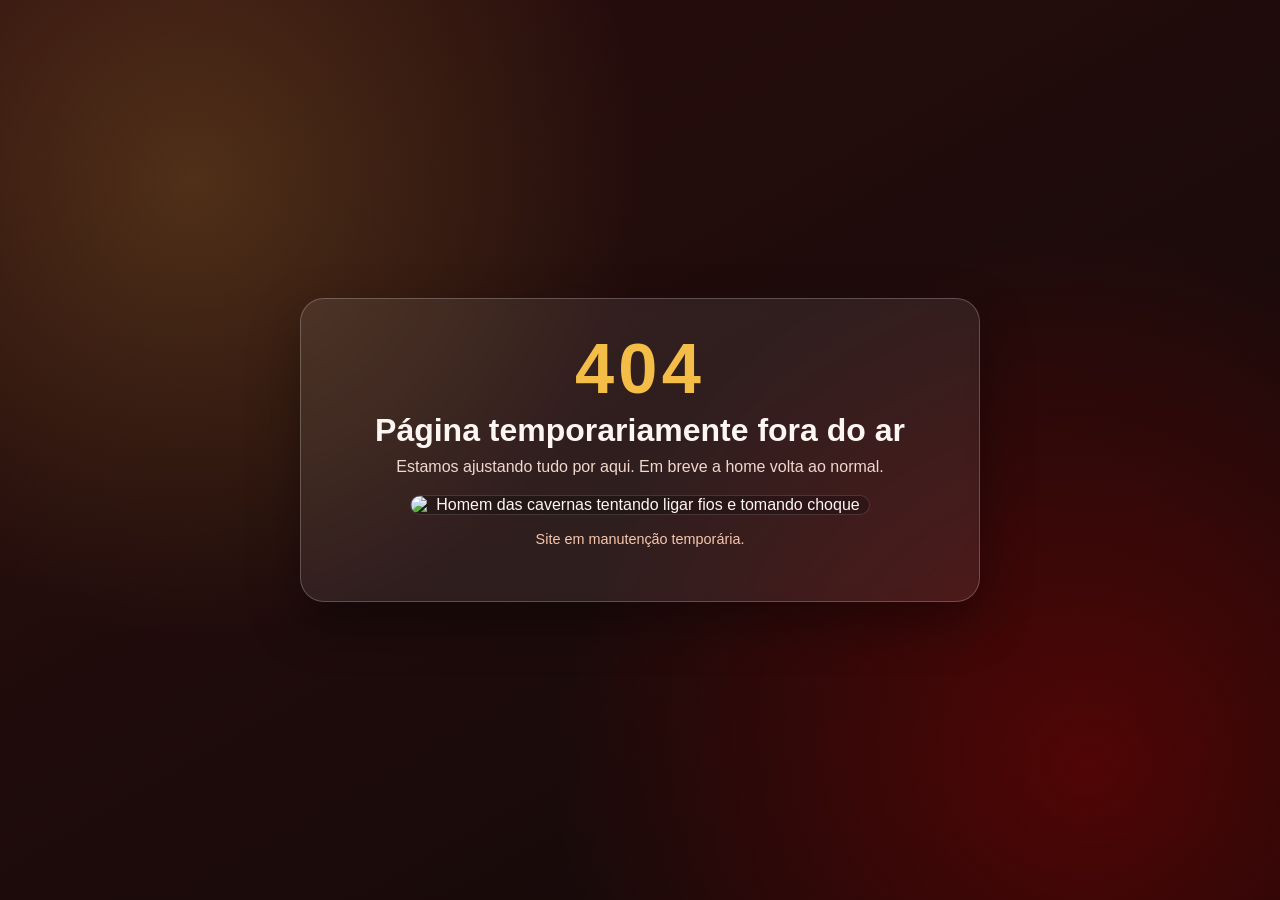
==== commit 48d9b318: "add 404 not found page" ====
--- a/index.html
+++ b/index.html
@@ -3,473 +3,108 @@
 <head>
   <meta charset="UTF-8">
   <meta name="viewport" content="width=device-width, initial-scale=1.0">
-  <meta name="description" content="G.R.E.S. Unidos de Bangu — O Coração da Zona Oeste. Escola de samba fundada em 1937. Carnaval 2027.">
-  <meta name="theme-color" content="#8B0000">
+  <meta name="description" content="Página temporariamente fora do ar.">
+  <meta name="robots" content="noindex, nofollow">
+  <meta name="theme-color" content="#1f1111">
+  <title>404 | Unidos de Bangu</title>
+  <link rel="shortcut icon" href="favicon/favicon.ico" type="image/x-icon">
+  <style>
+    :root {
+      --bg-1: #2b0d0d;
+      --bg-2: #120909;
+      --card: rgba(255, 255, 255, 0.08);
+      --border: rgba(255, 255, 255, 0.22);
+      --text: #fdf6f2;
+      --muted: #f0d8cf;
+      --accent: #f3bd47;
+    }
 
-  <!-- Open Graph -->
-  <meta property="og:title"       content="Unidos de Bangu — O Coração da Zona Oeste">
-  <meta property="og:description" content="Escola de samba fundada em 1937. Tradição, garra e carnaval na Sapucaí.">
-  <meta property="og:type"        content="website">
-  <meta property="og:locale"      content="pt_BR">
+    * {
+      box-sizing: border-box;
+      margin: 0;
+      padding: 0;
+    }
 
-  <title>G.R.E.S. Unidos de Bangu — O Coração da Zona Oeste</title>
+    body {
+      min-height: 100vh;
+      font-family: "Be Vietnam Pro", "Segoe UI", Tahoma, sans-serif;
+      color: var(--text);
+      background:
+        radial-gradient(circle at 15% 20%, rgba(243, 189, 71, 0.2), transparent 35%),
+        radial-gradient(circle at 85% 85%, rgba(139, 0, 0, 0.5), transparent 40%),
+        linear-gradient(150deg, var(--bg-1), var(--bg-2));
+      display: grid;
+      place-items: center;
+      padding: 1.5rem;
+    }
 
-  <!-- Fonts -->
-  <link rel="preconnect" href="https://fonts.googleapis.com">
-  <link rel="preconnect" href="https://fonts.gstatic.com" crossorigin>
-  <link
-    href="https://fonts.googleapis.com/css2?family=Cormorant+Garamond:ital,wght@0,400;0,500;0,600;0,700;1,400;1,500;1,600;1,700&family=Noto+Serif:ital,wght@0,400;0,600;0,700;0,900;1,400;1,700&family=Be+Vietnam+Pro:wght@400;500;700&family=Material+Symbols+Outlined:opsz,wght,FILL,GRAD@20..48,100..700,0..1,-50..200&display=swap"
-    rel="stylesheet"
-  >
+    .card {
+      width: min(680px, 100%);
+      border: 1px solid var(--border);
+      background: var(--card);
+      backdrop-filter: blur(6px);
+      border-radius: 24px;
+      padding: clamp(1.2rem, 4vw, 2.2rem);
+      text-align: center;
+      box-shadow: 0 20px 50px rgba(0, 0, 0, 0.35);
+    }
 
-  <!-- Styles -->
-  <link rel="stylesheet" href="assets/css/style.css">
-  <link rel="shortcut icon" href="favicon/favicon.ico" type="image/x-icon">
+    .code {
+      display: inline-block;
+      font-size: clamp(2.4rem, 8vw, 4.4rem);
+      line-height: 1;
+      font-weight: 800;
+      color: var(--accent);
+      letter-spacing: 0.06em;
+      margin-bottom: 0.45rem;
+    }
+
+    h1 {
+      font-size: clamp(1.25rem, 4vw, 2rem);
+      margin-bottom: 0.55rem;
+    }
+
+    p {
+      color: var(--muted);
+      margin-bottom: 1.2rem;
+    }
+
+    .gif-wrap {
+      border-radius: 16px;
+      overflow: hidden;
+      border: 1px solid rgba(255, 255, 255, 0.14);
+      max-width: 460px;
+      margin: 0 auto;
+      background: rgba(0, 0, 0, 0.25);
+    }
+
+    .gif-wrap img {
+      width: 100%;
+      height: auto;
+      display: block;
+    }
+
+    .hint {
+      margin-top: 1rem;
+      font-size: 0.9rem;
+      color: #f7c7ae;
+    }
+  </style>
 </head>
+<body>
+  <main class="card" role="main" aria-labelledby="status-title">
+    <span class="code" aria-hidden="true">404</span>
+    <h1 id="status-title">Página temporariamente fora do ar</h1>
+    <p>Estamos ajustando tudo por aqui. Em breve a home volta ao normal.</p>
 
-<body>
+    <div class="gif-wrap">
+      <img
+        src="https://media4.giphy.com/media/v1.Y2lkPTc5MGI3NjExOTBkMHFjdzh0c2U1azNyY3Mwc2lnMTczNnJ4bTNvZXM1dGpuajI3cyZlcD12MV9naWZzX3NlYXJjaCZjdD1n/aACeieARpEEE/giphy.gif"
+        alt="Homem das cavernas tentando ligar fios e tomando choque"
+      >
+    </div>
 
-  <!-- ═══════════════════════════════════════════
-      NAVBAR
-  ════════════════════════════════════════════ -->
-  <nav id="navbar">
-    <div class="navbar-inner">
-      <a href="#hero" class="navbar-brand">Unidos de Bangu</a>
-
-      <ul class="navbar-links">
-        <li><a href="#hero" class="active">Home</a></li>
-        <li><a href="#">Carnaval 2027</a></li>
-        <li><a href="#">A Escola</a></li>
-        <li><a href="#">Carnavais</a></li>
-        <li><a href="#">Sócios</a></li>
-        <li><a href="#">Galeria</a></li>
-        <li><a href="#">Diretoria</a></li>
-      </ul>
-
-      <div class="navbar-cta">
-        <a href="#participe" class="btn btn-primary">Apoie a Escola</a>
-      </div>
-
-      <button class="hamburger" aria-label="Abrir menu" aria-expanded="false">
-        <span></span><span></span><span></span>
-      </button>
-    </div>
-  </nav>
-
-  <!-- Menu mobile -->
-  <nav class="mobile-menu" role="dialog" aria-label="Menu principal">
-    <a href="#hero">Home</a>
-    <a href="#">Carnaval 2027</a>
-    <a href="#">Carnavais</a>
-    <a href="#">A Escola</a>
-    <a href="#">Galeria</a>
-    <a href="#">Sócios</a>
-    <a href="#">Diretoria</a>
-    <a href="#participe" class="btn btn-primary">Apoie a Escola</a>
-  </nav>
-
-
-  <!-- ═══════════════════════════════════════════
-      HERO
-  ════════════════════════════════════════════ -->
-  <header id="hero">
-    <div class="hero-bg"></div>
-    <div class="container">
-      <div class="hero-inner">
-
-        <!-- Texto esquerda -->
-        <div class="hero-content">
-          <span class="hero-tag" data-fade>Tradição desde 1937</span>
-
-          <h1 class="hero-title" data-fade>
-            Unidos de Bangu<br>
-            <span>A Escola de Samba Mais Antiga</span><br>
-            Da Zona Oeste
-          </h1>
-
-          <p class="hero-desc" data-fade>
-            Desde 1937 colorindo o Carnaval carioca com a garra e o suor da nossa
-            gente. Somos a alma operária que se transforma em poesia na Sapucaí
-          </p>
-
-          <div class="hero-buttons" data-fade>
-            <a href="#carnaval2027" class="btn btn-primary">
-              Ver Enredo 2027
-              <span class="material-symbols-outlined">arrow_forward</span>
-            </a>
-            <a href="#historia" class="btn btn-outline">Nossa História</a>
-          </div>
-        </div>
-
-        <!-- Logo direita — círculo pandeiro -->
-        <div class="hero-logo-wrap">
-          <div class="logo-circle">
-            <img src="assets/images/bangu-logo.png" alt="Bangu-logo" srcset="">
-          </div>
-        </div>
-
-      </div>
-    </div>
-  </header>
-
-
-  <!-- ═══════════════════════════════════════════
-      CARNAVAL 2027
-  ════════════════════════════════════════════ -->
-  <section id="carnaval2027">
-    <div class="container">
-
-      <div class="carnaval-header">
-        <div>
-          <span class="section-label" style="color:var(--color-gold-light);">Próximo Desfile</span>
-          <h2>Carnaval 2027</h2>
-          <p>
-            Prepare-se para o espetáculo. Nossa escola levará para a avenida o brilho
-            da resiliência e a força da comunidade de Bangu em um desfile histórico.
-          </p>
-        </div>
-        <div class="carnaval-year-badge">2027</div>
-      </div>
-
-      <!-- Countdown -->
-      <div style="margin-bottom:2.5rem; text-align: center;">
-        <p class="countdown-label">CONTAGEM REGRESSIVA PARA O CARNAVAL 2027:</p>
-        <div id="countdown" class="countdown-wrap"></div>
-      </div>
-
-      <div class="carnaval-grid">
-
-        <!-- Imagem principal -->
-        <div class="carnaval-main-img">
-          <img
-            src="assets/images/enredo-2026.jpeg"
-            alt="Enredo 2027"
-            loading="lazy"
-          >
-          <div class="overlay"></div>
-          <div class="caption">
-            <span class="badge">Destaque</span>
-            <a href="#"><h3 style="color:#fff;font-size:1.5rem;text-transform:uppercase;letter-spacing:0.08em;">As coisas que mamãe me ensinou</h3></a>
-            <!-- <h3 style="color:#fff;font-size:1.5rem;text-transform:uppercase;letter-spacing:0.08em;">Cidália de Iroko — O tempo que floresce em sabedoria</h3> -->
-          </div>
-        </div>
-
-        <!-- Lateral -->
-        <div class="carnaval-side">
-          <div class="carnaval-side-text">
-            <span class="enredo-label">Enredo 2026</span>
-            <h3>As coisas que mamãe me ensinou</h3>
-            <p>
-              A Unidos de Bangu levou para a Marquês de Sapucaí, em 2026, uma emocionante homenagem à cantora, compositora e deputada estadual Leci Brandão, símbolo da cultura popular brasileira e da luta por igualdade e justiça social. <br> 
-              <br>Com o enredo “As coisas que mamãe me ensinou”, a escola celebrou a força das raízes, dos ensinamentos e da resistência que atravessam gerações, transformando a avenida em um grande manifesto de identidade, memória e orgulho.
-            </p>
-            <a href="#" class="enredo-link">
-              Saiba Mais <span class="material-symbols-outlined">arrow_forward</span>
-            </a>
-          </div>
-
-          <!-- Player samba-enredo -->
-          <div class="samba-player" id="samba-player">
-            <div class="disc-wrap">
-              <div class="disc">
-                <div class="disc-label">
-                  <span>UB</span>
-                </div>
-              </div>
-            </div>
-            <div class="player-info">
-              <span class="player-title">Samba-Enredo 2026</span>
-              <span class="player-subtitle">As coisas que mamãe me ensinou</span>
-            </div>
-            <button class="play-btn" aria-label="Tocar samba-enredo">
-              <span class="material-symbols-outlined play-icon">play_arrow</span>
-            </button>
-            <audio id="samba-audio" preload="none">
-              <source src="assets/audio/saba-2026.mpeg" type="audio/mpeg">
-            </audio>
-          </div>
-        </div>
-
-      </div>
-    </div>
-  </section>
-
-
-  <!-- ═══════════════════════════════════════════
-      NOSSA HISTÓRIA
-  ════════════════════════════════════════════ -->
-  <section id="historia">
-    <div class="container">
-      <div class="historia-grid">
-
-        <!-- Imagem circular -->
-        <div class="historia-img-wrap" data-fade>
-          <div class="historia-circle">
-            <img
-              src="https://lh3.googleusercontent.com/aida-public/[base64]"
-              alt="Fundadores Unidos de Bangu 1937"
-              loading="lazy"
-            >
-          </div>
-          <div class="historia-badge">
-            <span class="year">1937</span>
-            <span class="badge-label">Fundação</span>
-          </div>
-        </div>
-
-        <!-- Texto -->
-        <div class="historia-content" data-fade>
-          <span class="section-label">O Legado</span>
-          <h2>Nossa História,<br>Nossas Raízes</h2>
-
-          <p>
-            A história da Unidos de Bangu está profundamente ligada às origens do bairro e à força de sua gente trabalhadora. <br>
-            Assim como o Cassino Bangu e o Bangu Atlético Clube, a escola nasce do espírito coletivo dos operários da tradicional Fábrica Bangu, fundada em 6 de fevereiro de 1889 — marco fundamental para o desenvolvimento da região.
-          </p><br>
-          <p>
-            Em 1903, funcionários da fábrica criaram o Grupo Carnavalesco Flor de Lira, uma das primeiras manifestações organizadas de carnaval no Rio de Janeiro e no Brasil. Essa iniciativa pioneira ajudou a moldar a identidade cultural que, décadas depois, daria origem à escola.<br>
-            Foi nesse contexto que, em 1937, surgiu oficialmente o Grêmio Recreativo Escola de Samba Unidos de Bangu, consolidando-se como a escola de samba mais antiga da Zona Oeste do Rio de Janeiro — símbolo de tradição, resistência e orgulho comunitário.
-          </p>
-
-          <a href="#" class="historia-link">
-            Saiba Mais <span class="material-symbols-outlined">arrow_forward</span>
-          </a>
-
-          <div class="historia-stats">
-            <div>
-              <span class="stat-num">88</span>
-              <span class="stat-label">Anos de Glórias</span>
-            </div>
-            <div>
-              <span class="stat-num">29k+</span>
-              <span class="stat-label">Seguidores no Instagram</span>
-            </div>
-            <div>
-              <span class="stat-num">15+</span>
-              <span class="stat-label">Títulos</span>
-            </div>
-          </div>
-        </div>
-
-      </div>
-    </div>
-  </section>
-
-
-  <!-- ═══════════════════════════════════════════
-      FAÇA PARTE
-  ════════════════════════════════════════════ -->
-  <section id="participe">
-    <div class="container">
-
-      <div class="participe-header">
-        <span class="section-label">Venha para a Família</span>
-        <h2>Faça Parte da Escola</h2>
-        <p>
-          O coração da Zona Oeste bate mais forte com a sua presença.
-          Escolha como quer contribuir e venha para o nosso pavilhão.
-        </p>
-      </div>
-
-      <div class="cards-grid">
-
-        <div class="card" data-fade>
-          <div class="card-icon">
-            <span class="material-symbols-outlined">badge</span>
-          </div>
-          <h3>Sócio</h3>
-          <p>Torne-se um sócio e desfrute de benefícios exclusivos e acesso total à quadra.</p>
-          <a href="#" class="card-link">
-            Saiba Mais <span class="material-symbols-outlined">arrow_forward</span>
-          </a>
-        </div>
-
-        <div class="card" data-fade>
-          <div class="card-icon">
-            <span class="material-symbols-outlined">theater_comedy</span>
-          </div>
-          <h3>Enredo</h3>
-          <p>Descubra a magia do nosso enredo 2027 que irá encantar a Sapucaí.</p>
-          <a href="#" class="card-link">
-            Ver Alas <span class="material-symbols-outlined">arrow_forward</span>
-          </a>
-        </div>
-
-        <div class="card" data-fade>
-          <div class="card-icon">
-            <span class="material-symbols-outlined">handshake</span>
-          </div>
-          <h3>Parceiro</h3>
-          <p>Sua marca junto com a escola de samba mais tradicional da Zona Oeste.</p>
-          <a href="#" class="card-link">
-            Negócios <span class="material-symbols-outlined">arrow_forward</span>
-          </a>
-        </div>
-
-        <div class="card" data-fade>
-          <div class="card-icon">
-            <span class="material-symbols-outlined">volunteer_activism</span>
-          </div>
-          <h3>Apoie</h3>
-          <p>Contribua com nossos projetos sociais e ajude a fortalecer Bangu.</p>
-          <a href="#" class="card-link">
-            Doar Agora <span class="material-symbols-outlined">arrow_forward</span>
-          </a>
-        </div>
-
-      </div>
-    </div>
-  </section>
-
-
-  <!-- ═══════════════════════════════════════════
-      APOIADORES
-  ════════════════════════════════════════════ -->
-  <!-- <section id="apoiadores">
-    <div class="container">
-      <div class="apoiadores-header">
-        <span class="section-label">Quem Faz Acontecer</span>
-        <h2>Conheça Nossos Apoiadores</h2>
-      </div>
-
-      <div class="marquee-wrap">
-        <div class="marquee-track">
-          SET 1
-          <div class="marquee-item"><img src="assets/images/Patrocinadores/logo_ISNB.png" alt="Apoiador 1" loading="lazy"></div>
-          <div class="marquee-item"><img src="assets/images/Patrocinadores/logo_ISNB.png" alt="Apoiador 2" loading="lazy"></div>
-          <div class="marquee-item"><img src="assets/images/Patrocinadores/logo_ISNB.png" alt="Apoiador 3" loading="lazy"></div>
-          <div class="marquee-item"><img src="assets/images/Patrocinadores/logo_ISNB.png" alt="Apoiador 4" loading="lazy"></div>
-          <div class="marquee-item"><img src="assets/images/Patrocinadores/logo_ISNB.png" alt="Apoiador 5" loading="lazy"></div>
-          <div class="marquee-item"><img src="assets/images/Patrocinadores/logo_ISNB.png" alt="Apoiador 6" loading="lazy"></div>
-          (duplicate for seamless loop)
-          <div class="marquee-item"><img src="assets/images/Patrocinadores/logo_ISNB.png" alt="Apoiador 1" loading="lazy"></div>
-          <div class="marquee-item"><img src="assets/images/Patrocinadores/logo_ISNB.png" alt="Apoiador 2" loading="lazy"></div>
-          <div class="marquee-item"><img src="assets/images/Patrocinadores/logo_ISNB.png" alt="Apoiador 3" loading="lazy"></div>
-          <div class="marquee-item"><img src="assets/images/Patrocinadores/logo_ISNB.png" alt="Apoiador 4" loading="lazy"></div>
-          <div class="marquee-item"><img src="assets/images/Patrocinadores/logo_ISNB.png" alt="Apoiador 5" loading="lazy"></div>
-          <div class="marquee-item"><img src="assets/images/Patrocinadores/logo_uds.png" alt="Apoiador 6" loading="lazy"></div>
-        </div>
-      </div>
-    </div>
-  </section> -->
-
-
-  <!-- ═══════════════════════════════════════════
-      GALERIA
-  ════════════════════════════════════════════ -->
-  <section id="galeria">
-    <div class="container">
-      <h2>Momentos Inesquecíveis</h2>
-
-      <div class="gallery-grid">
-
-        <div class="gallery-item large">
-          <img src="assets/images/casal-2.jpeg" alt="Casal de MS & PB" loading="lazy">
-        </div>
-
-        <div class="gallery-item">
-          <img
-            src="assets/images/thayane-martins.jpeg"
-            alt="Thayane Martins"
-            loading="lazy"
-          >
-        </div>
-
-        <div class="gallery-item">
-          <img
-            src="assets/images/ala-2.jpg"
-            alt="Ala 2"
-            loading="lazy"
-          >
-        </div>
-
-        <div class="gallery-item wide">
-          <img
-            src="assets/images/carro-1.jpg"
-            alt="Casal de Mestre-Sala & Porta-Bandeira"
-            loading="lazy"
-          >
-        </div>
-
-      </div>
-
-      <div class="gallery-footer">
-        <button type="button">Acessar Galeria Completa</button>
-      </div>
-    </div>
-  </section>
-
-
-  <!-- ═══════════════════════════════════════════
-      FOOTER
-  ════════════════════════════════════════════ -->
-  <footer id="footer">
-    <div class="container">
-
-      <div class="footer-inner">
-
-        <!-- Marca -->
-        <div class="footer-brand">
-          <div class="brand-name">Unidos de Bangu</div>
-          <p>
-            G.R.E.S. Unidos de Bangu — O Coração da Zona Oeste desde 1937.
-            Tradição, garra e samba na Sapucaí.
-          </p>
-        </div>
-
-        <!-- Links rápidos -->
-        <div class="footer-links">
-          <h4>Navegação</h4>
-          <ul>
-            <li><a href="#hero">Home</a></li>
-            <li><a href="#historia">A Escola</a></li>
-            <li><a href="#carnaval2027">Carnaval 2027</a></li>
-            <li><a href="#galeria">Galeria</a></li>
-            <li><a href="#participe">Sócios</a></li>
-            <li><a href="#">Diretoria</a></li>
-          </ul>
-        </div>
-
-        <!-- Links institucionais -->
-        <div class="footer-links">
-          <h4>Institucional</h4>
-          <ul>
-            <li><a href="#">Imprensa</a></li>
-            <li><a href="#">Contato</a></li>
-            <li><a href="#">Localização</a></li>
-            <li><a href="#">Privacidade</a></li>
-          </ul>
-        </div>
-
-        <!-- Redes sociais -->
-        <div class="footer-social">
-          <h4>Siga a Escola</h4>
-          <div class="social-icons">
-            <a href="#" aria-label="Instagram" title="Instagram">
-              <span class="material-symbols-outlined">photo_camera</span>
-            </a>
-            <a href="#" aria-label="TikTok" title="TikTok">
-              <span class="material-symbols-outlined">music_note</span>
-            </a>
-            <a href="#" aria-label="YouTube" title="YouTube">
-              <span class="material-symbols-outlined">smart_display</span>
-            </a>
-          </div>
-        </div>
-
-      </div>
-
-      <div class="footer-bottom">
-        <p>© 1937–2025 G.R.E.S. Unidos de Bangu. Todos os direitos reservados.</p>
-        <p>O Coração da Zona Oeste ❤️</p>
-      </div>
-
-    </div>
-  </footer>
-
-
-  <!-- Scripts -->
-  <script src="assets/js/script.js"></script>
-
+    <p class="hint">Site em manutenção temporária.</p>
+  </main>
 </body>
 </html>
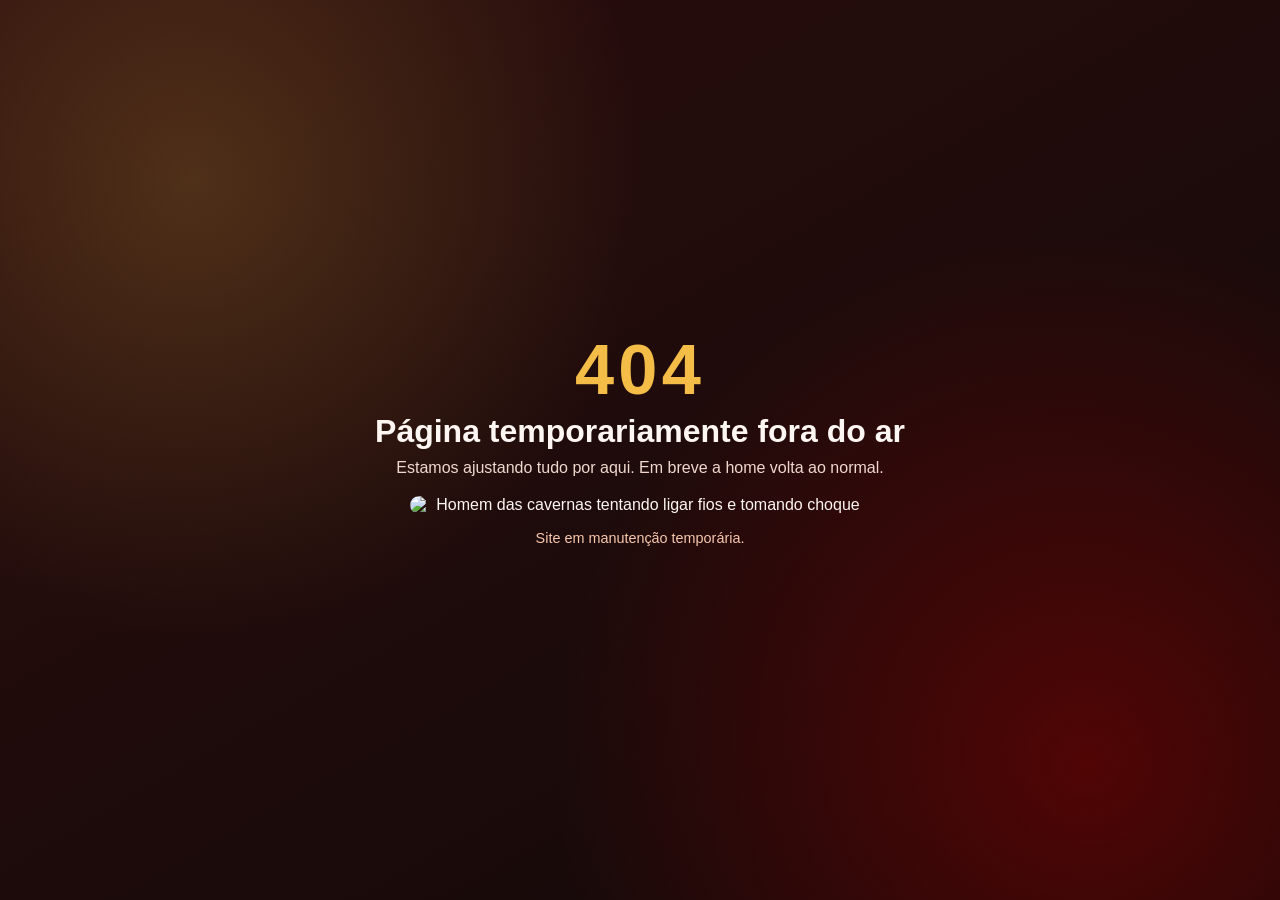
==== commit a7f0da0d: "remove box" ====
--- a/index.html
+++ b/index.html
@@ -12,8 +12,6 @@
     :root {
       --bg-1: #2b0d0d;
       --bg-2: #120909;
-      --card: rgba(255, 255, 255, 0.08);
-      --border: rgba(255, 255, 255, 0.22);
       --text: #fdf6f2;
       --muted: #f0d8cf;
       --accent: #f3bd47;
@@ -36,17 +34,13 @@
       display: grid;
       place-items: center;
       padding: 1.5rem;
+      overflow: hidden;
     }
 
-    .card {
+    .page-content {
       width: min(680px, 100%);
-      border: 1px solid var(--border);
-      background: var(--card);
-      backdrop-filter: blur(6px);
-      border-radius: 24px;
       padding: clamp(1.2rem, 4vw, 2.2rem);
       text-align: center;
-      box-shadow: 0 20px 50px rgba(0, 0, 0, 0.35);
     }
 
     .code {
@@ -72,16 +66,16 @@
     .gif-wrap {
       border-radius: 16px;
       overflow: hidden;
-      border: 1px solid rgba(255, 255, 255, 0.14);
       max-width: 460px;
       margin: 0 auto;
-      background: rgba(0, 0, 0, 0.25);
     }
 
     .gif-wrap img {
       width: 100%;
       height: auto;
       display: block;
+      max-height: 48vh;
+      object-fit: contain;
     }
 
     .hint {
@@ -89,10 +83,24 @@
       font-size: 0.9rem;
       color: #f7c7ae;
     }
+
+    @media (max-width: 768px) {
+      body {
+        overflow: hidden;
+      }
+
+      .page-content {
+        padding: 1rem 0.25rem;
+      }
+
+      .gif-wrap img {
+        max-height: 44vh;
+      }
+    }
   </style>
 </head>
 <body>
-  <main class="card" role="main" aria-labelledby="status-title">
+  <main class="page-content" role="main" aria-labelledby="status-title">
     <span class="code" aria-hidden="true">404</span>
     <h1 id="status-title">Página temporariamente fora do ar</h1>
     <p>Estamos ajustando tudo por aqui. Em breve a home volta ao normal.</p>
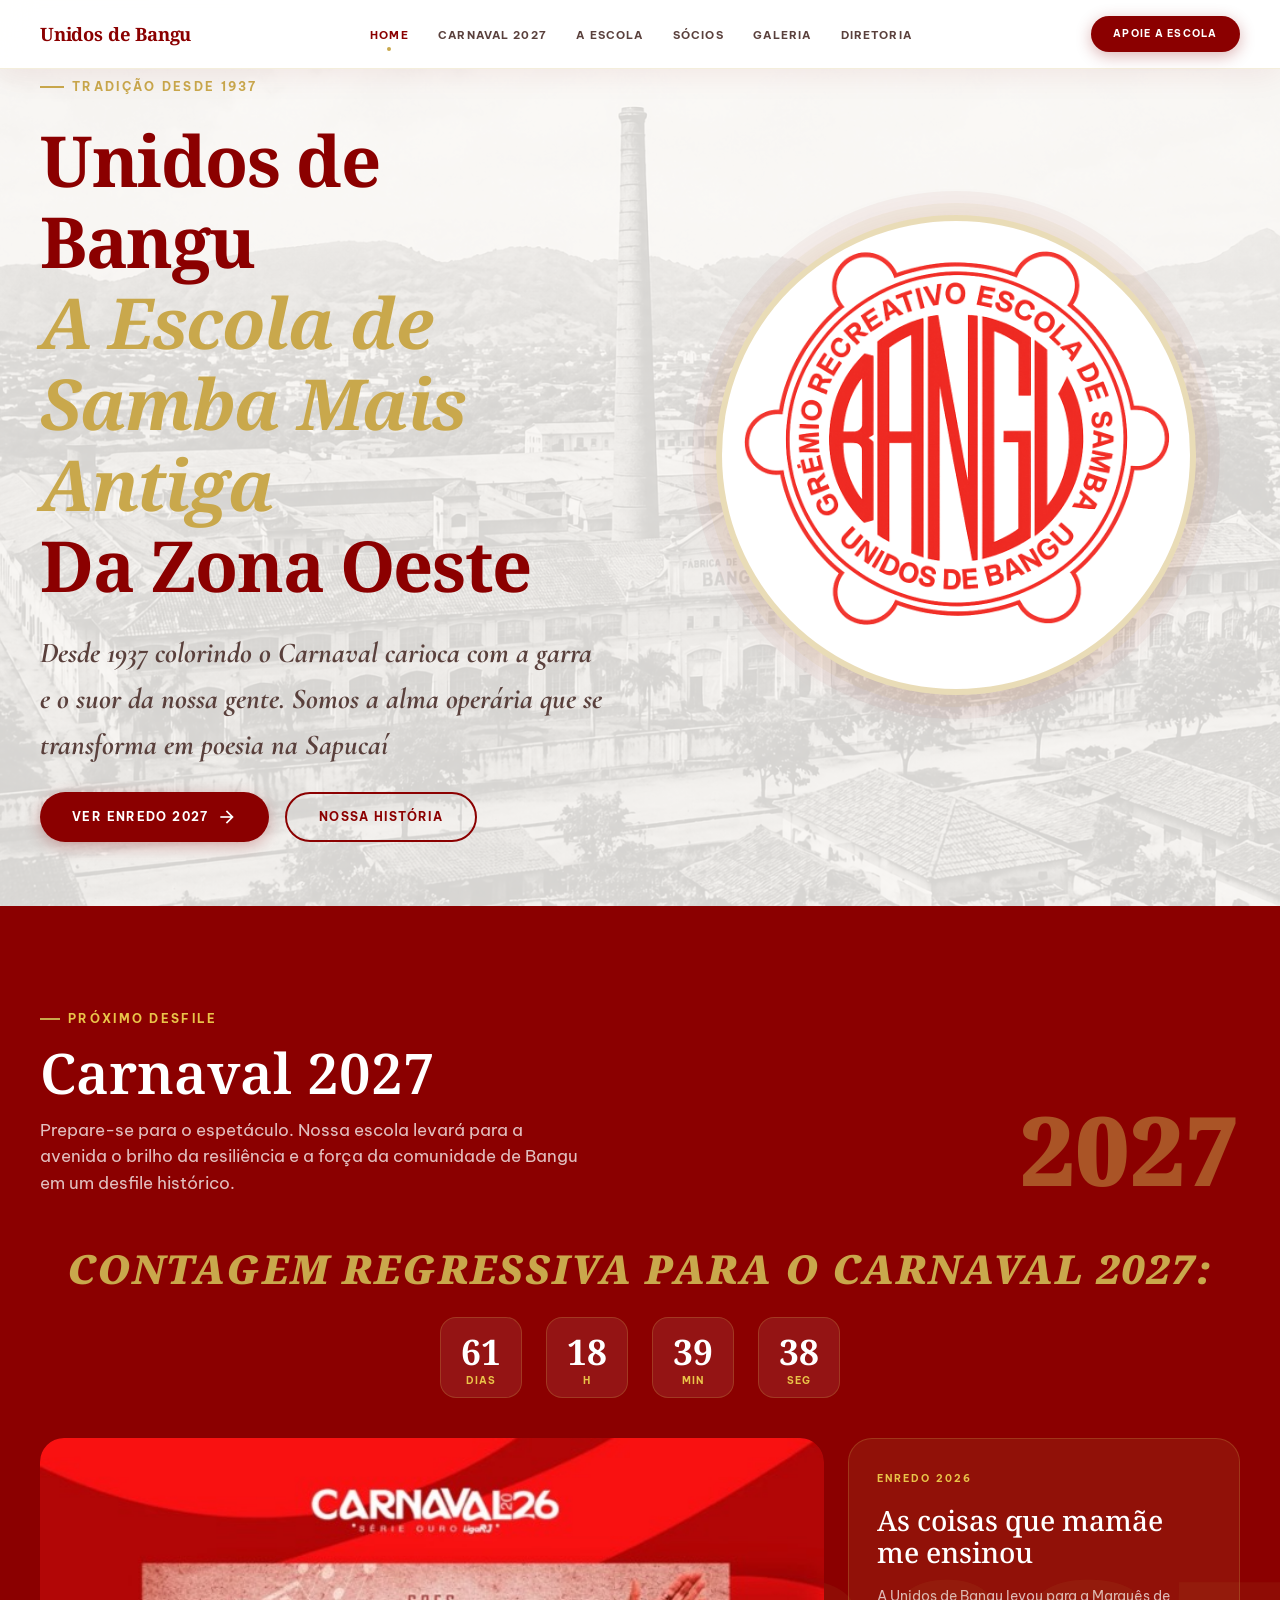
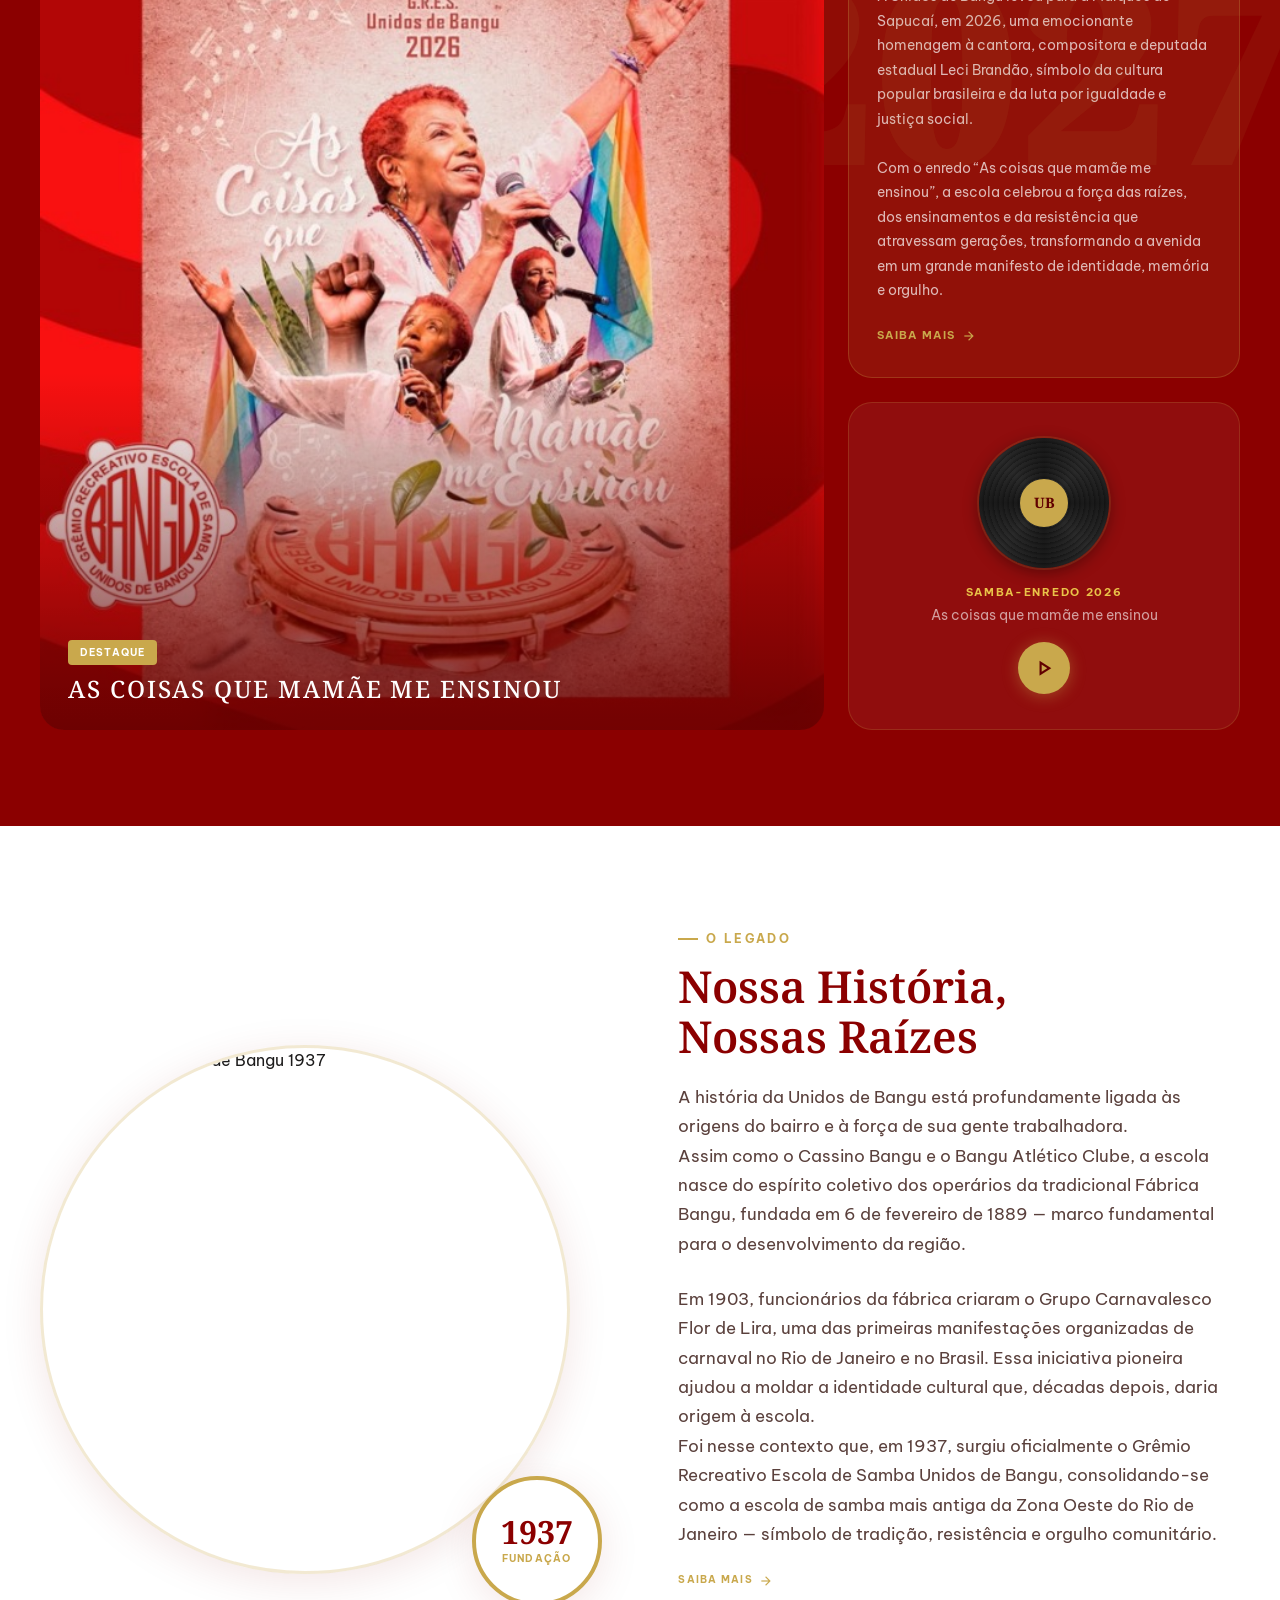
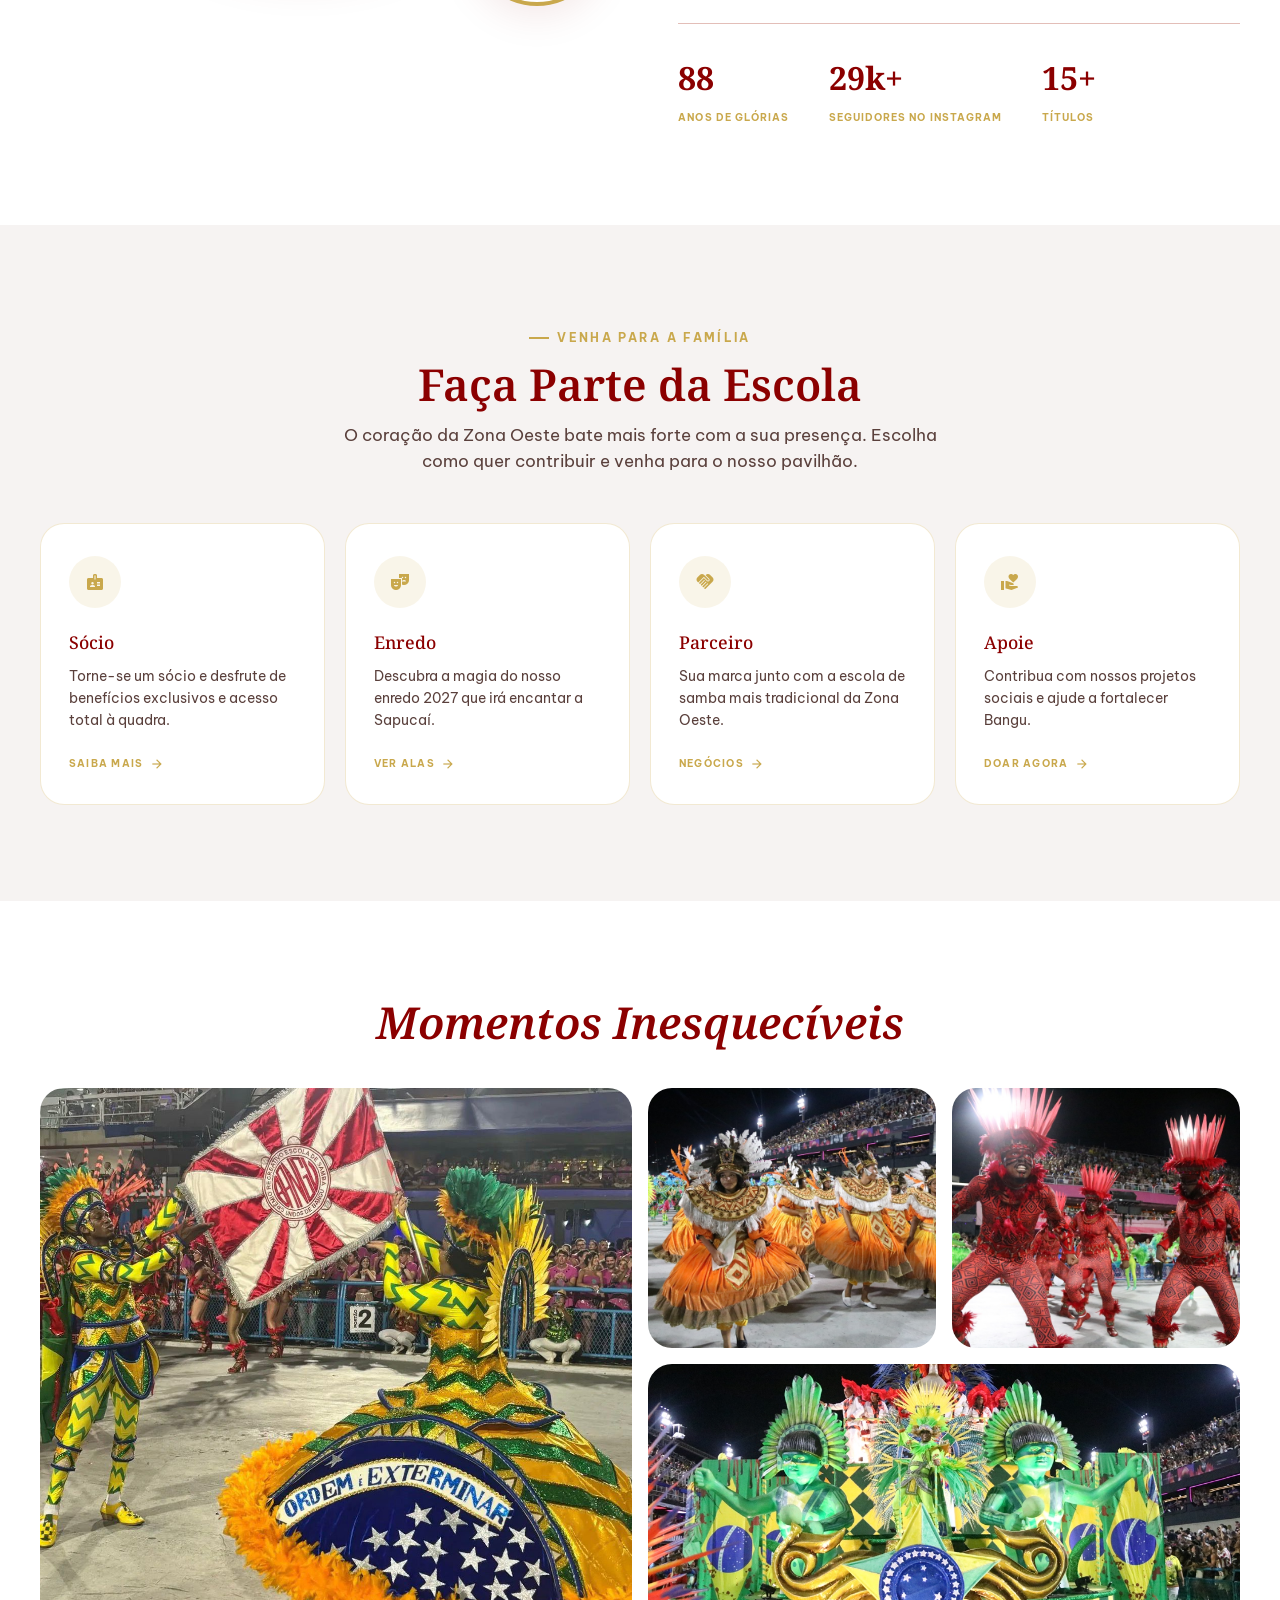
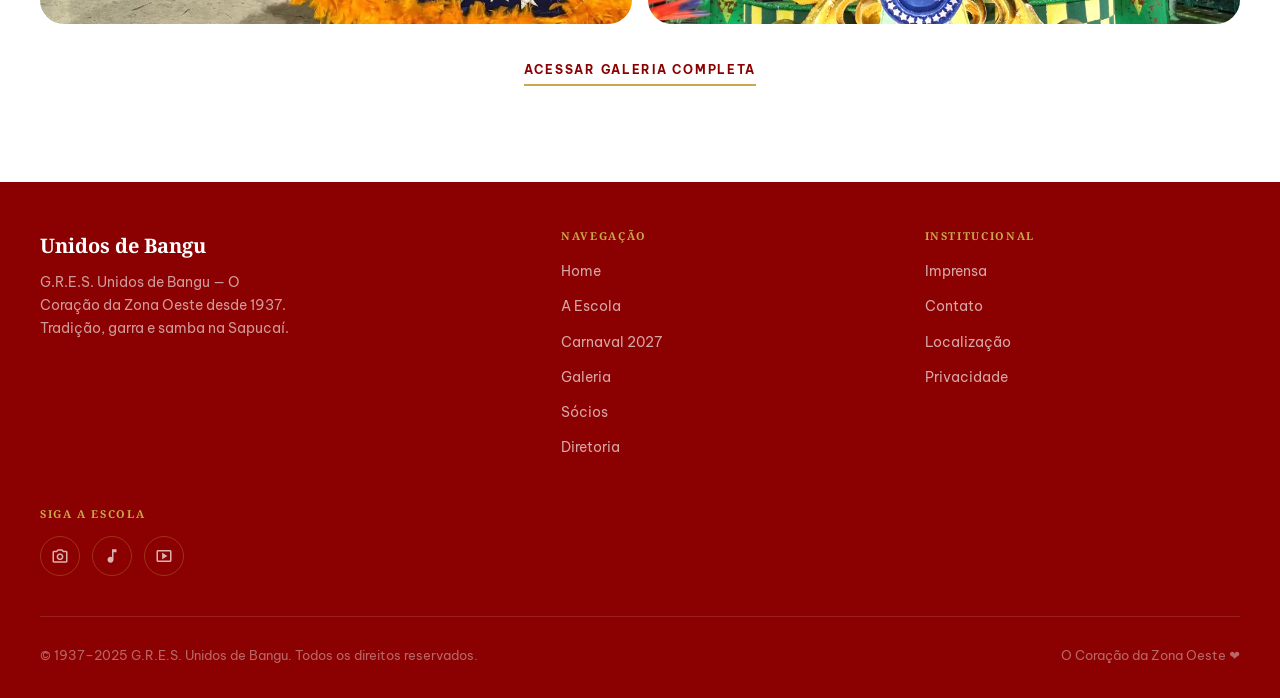
==== commit 237a4ea9: "rechange index.html" ====
--- a/index.html
+++ b/index.html
@@ -3,116 +3,471 @@
 <head>
   <meta charset="UTF-8">
   <meta name="viewport" content="width=device-width, initial-scale=1.0">
-  <meta name="description" content="Página temporariamente fora do ar.">
-  <meta name="robots" content="noindex, nofollow">
-  <meta name="theme-color" content="#1f1111">
-  <title>404 | Unidos de Bangu</title>
+  <meta name="description" content="G.R.E.S. Unidos de Bangu — O Coração da Zona Oeste. Escola de samba fundada em 1937. Carnaval 2027.">
+  <meta name="theme-color" content="#8B0000">
+
+  <!-- Open Graph -->
+  <meta property="og:title"       content="Unidos de Bangu — O Coração da Zona Oeste">
+  <meta property="og:description" content="Escola de samba fundada em 1937. Tradição, garra e carnaval na Sapucaí.">
+  <meta property="og:type"        content="website">
+  <meta property="og:locale"      content="pt_BR">
+
+  <title>G.R.E.S. Unidos de Bangu — O Coração da Zona Oeste</title>
+
+  <!-- Fonts -->
+  <link rel="preconnect" href="https://fonts.googleapis.com">
+  <link rel="preconnect" href="https://fonts.gstatic.com" crossorigin>
+  <link
+    href="https://fonts.googleapis.com/css2?family=Cormorant+Garamond:ital,wght@0,400;0,500;0,600;0,700;1,400;1,500;1,600;1,700&family=Noto+Serif:ital,wght@0,400;0,600;0,700;0,900;1,400;1,700&family=Be+Vietnam+Pro:wght@400;500;700&family=Material+Symbols+Outlined:opsz,wght,FILL,GRAD@20..48,100..700,0..1,-50..200&display=swap"
+    rel="stylesheet"
+  >
+
+  <!-- Styles -->
+  <link rel="stylesheet" href="assets/css/style.css">
   <link rel="shortcut icon" href="favicon/favicon.ico" type="image/x-icon">
-  <style>
-    :root {
-      --bg-1: #2b0d0d;
-      --bg-2: #120909;
-      --text: #fdf6f2;
-      --muted: #f0d8cf;
-      --accent: #f3bd47;
-    }
-
-    * {
-      box-sizing: border-box;
-      margin: 0;
-      padding: 0;
-    }
-
-    body {
-      min-height: 100vh;
-      font-family: "Be Vietnam Pro", "Segoe UI", Tahoma, sans-serif;
-      color: var(--text);
-      background:
-        radial-gradient(circle at 15% 20%, rgba(243, 189, 71, 0.2), transparent 35%),
-        radial-gradient(circle at 85% 85%, rgba(139, 0, 0, 0.5), transparent 40%),
-        linear-gradient(150deg, var(--bg-1), var(--bg-2));
-      display: grid;
-      place-items: center;
-      padding: 1.5rem;
-      overflow: hidden;
-    }
-
-    .page-content {
-      width: min(680px, 100%);
-      padding: clamp(1.2rem, 4vw, 2.2rem);
-      text-align: center;
-    }
-
-    .code {
-      display: inline-block;
-      font-size: clamp(2.4rem, 8vw, 4.4rem);
-      line-height: 1;
-      font-weight: 800;
-      color: var(--accent);
-      letter-spacing: 0.06em;
-      margin-bottom: 0.45rem;
-    }
-
-    h1 {
-      font-size: clamp(1.25rem, 4vw, 2rem);
-      margin-bottom: 0.55rem;
-    }
-
-    p {
-      color: var(--muted);
-      margin-bottom: 1.2rem;
-    }
-
-    .gif-wrap {
-      border-radius: 16px;
-      overflow: hidden;
-      max-width: 460px;
-      margin: 0 auto;
-    }
-
-    .gif-wrap img {
-      width: 100%;
-      height: auto;
-      display: block;
-      max-height: 48vh;
-      object-fit: contain;
-    }
-
-    .hint {
-      margin-top: 1rem;
-      font-size: 0.9rem;
-      color: #f7c7ae;
-    }
-
-    @media (max-width: 768px) {
-      body {
-        overflow: hidden;
-      }
-
-      .page-content {
-        padding: 1rem 0.25rem;
-      }
-
-      .gif-wrap img {
-        max-height: 44vh;
-      }
-    }
-  </style>
 </head>
+
 <body>
-  <main class="page-content" role="main" aria-labelledby="status-title">
-    <span class="code" aria-hidden="true">404</span>
-    <h1 id="status-title">Página temporariamente fora do ar</h1>
-    <p>Estamos ajustando tudo por aqui. Em breve a home volta ao normal.</p>
-
-    <div class="gif-wrap">
-      <img
-        src="https://media4.giphy.com/media/v1.Y2lkPTc5MGI3NjExOTBkMHFjdzh0c2U1azNyY3Mwc2lnMTczNnJ4bTNvZXM1dGpuajI3cyZlcD12MV9naWZzX3NlYXJjaCZjdD1n/aACeieARpEEE/giphy.gif"
-        alt="Homem das cavernas tentando ligar fios e tomando choque"
-      >
-    </div>
-
-    <p class="hint">Site em manutenção temporária.</p>
-  </main>
+
+  <!-- ═══════════════════════════════════════════
+      NAVBAR
+  ════════════════════════════════════════════ -->
+  <nav id="navbar">
+    <div class="navbar-inner">
+      <a href="#hero" class="navbar-brand">Unidos de Bangu</a>
+
+      <ul class="navbar-links">
+        <li><a href="#hero" class="active">Home</a></li>
+        <li><a href="#">Carnaval 2027</a></li>
+        <li><a href="#">A Escola</a></li>
+        <li><a href="#">Sócios</a></li>
+        <li><a href="#">Galeria</a></li>
+        <li><a href="#">Diretoria</a></li>
+      </ul>
+
+      <div class="navbar-cta">
+        <a href="#participe" class="btn btn-primary">Apoie a Escola</a>
+      </div>
+
+      <button class="hamburger" aria-label="Abrir menu" aria-expanded="false">
+        <span></span><span></span><span></span>
+      </button>
+    </div>
+  </nav>
+
+  <!-- Menu mobile -->
+  <nav class="mobile-menu" role="dialog" aria-label="Menu principal">
+    <a href="#hero">Home</a>
+    <a href="#">A Escola</a>
+    <a href="#">Carnaval 2027</a>
+    <a href="#">Galeria</a>
+    <a href="#">Sócios</a>
+    <a href="#">Diretoria</a>
+    <a href="#participe" class="btn btn-primary">Apoie a Escola</a>
+  </nav>
+
+
+  <!-- ═══════════════════════════════════════════
+      HERO
+  ════════════════════════════════════════════ -->
+  <header id="hero">
+    <div class="hero-bg"></div>
+    <div class="container">
+      <div class="hero-inner">
+
+        <!-- Texto esquerda -->
+        <div class="hero-content">
+          <span class="hero-tag" data-fade>Tradição desde 1937</span>
+
+          <h1 class="hero-title" data-fade>
+            Unidos de Bangu<br>
+            <span>A Escola de Samba Mais Antiga</span><br>
+            Da Zona Oeste
+          </h1>
+
+          <p class="hero-desc" data-fade>
+            Desde 1937 colorindo o Carnaval carioca com a garra e o suor da nossa
+            gente. Somos a alma operária que se transforma em poesia na Sapucaí
+          </p>
+
+          <div class="hero-buttons" data-fade>
+            <a href="#carnaval2027" class="btn btn-primary">
+              Ver Enredo 2027
+              <span class="material-symbols-outlined">arrow_forward</span>
+            </a>
+            <a href="#historia" class="btn btn-outline">Nossa História</a>
+          </div>
+        </div>
+
+        <!-- Logo direita — círculo pandeiro -->
+        <div class="hero-logo-wrap">
+          <div class="logo-circle">
+            <img src="assets/images/bangu-logo.png" alt="Bangu-logo" srcset="">
+          </div>
+        </div>
+
+      </div>
+    </div>
+  </header>
+
+
+  <!-- ═══════════════════════════════════════════
+      CARNAVAL 2027
+  ════════════════════════════════════════════ -->
+  <section id="carnaval2027">
+    <div class="container">
+
+      <div class="carnaval-header">
+        <div>
+          <span class="section-label" style="color:var(--color-gold-light);">Próximo Desfile</span>
+          <h2>Carnaval 2027</h2>
+          <p>
+            Prepare-se para o espetáculo. Nossa escola levará para a avenida o brilho
+            da resiliência e a força da comunidade de Bangu em um desfile histórico.
+          </p>
+        </div>
+        <div class="carnaval-year-badge">2027</div>
+      </div>
+
+      <!-- Countdown -->
+      <div style="margin-bottom:2.5rem; text-align: center;">
+        <p class="countdown-label">CONTAGEM REGRESSIVA PARA O CARNAVAL 2027:</p>
+        <div id="countdown" class="countdown-wrap"></div>
+      </div>
+
+      <div class="carnaval-grid">
+
+        <!-- Imagem principal -->
+        <div class="carnaval-main-img">
+          <img
+            src="assets/images/enredo-2026.jpeg"
+            alt="Enredo 2027"
+            loading="lazy"
+          >
+          <div class="overlay"></div>
+          <div class="caption">
+            <span class="badge">Destaque</span>
+            <a href="#"><h3 style="color:#fff;font-size:1.5rem;text-transform:uppercase;letter-spacing:0.08em;">As coisas que mamãe me ensinou</h3></a>
+            <!-- <h3 style="color:#fff;font-size:1.5rem;text-transform:uppercase;letter-spacing:0.08em;">Cidália de Iroko — O tempo que floresce em sabedoria</h3> -->
+          </div>
+        </div>
+
+        <!-- Lateral -->
+        <div class="carnaval-side">
+          <div class="carnaval-side-text">
+            <span class="enredo-label">Enredo 2026</span>
+            <h3>As coisas que mamãe me ensinou</h3>
+            <p>
+              A Unidos de Bangu levou para a Marquês de Sapucaí, em 2026, uma emocionante homenagem à cantora, compositora e deputada estadual Leci Brandão, símbolo da cultura popular brasileira e da luta por igualdade e justiça social. <br> 
+              <br>Com o enredo “As coisas que mamãe me ensinou”, a escola celebrou a força das raízes, dos ensinamentos e da resistência que atravessam gerações, transformando a avenida em um grande manifesto de identidade, memória e orgulho.
+            </p>
+            <a href="#" class="enredo-link">
+              Saiba Mais <span class="material-symbols-outlined">arrow_forward</span>
+            </a>
+          </div>
+
+          <!-- Player samba-enredo -->
+          <div class="samba-player" id="samba-player">
+            <div class="disc-wrap">
+              <div class="disc">
+                <div class="disc-label">
+                  <span>UB</span>
+                </div>
+              </div>
+            </div>
+            <div class="player-info">
+              <span class="player-title">Samba-Enredo 2026</span>
+              <span class="player-subtitle">As coisas que mamãe me ensinou</span>
+            </div>
+            <button class="play-btn" aria-label="Tocar samba-enredo">
+              <span class="material-symbols-outlined play-icon">play_arrow</span>
+            </button>
+            <audio id="samba-audio" preload="none">
+              <source src="assets/audio/saba-2026.mpeg" type="audio/mpeg">
+            </audio>
+          </div>
+        </div>
+
+      </div>
+    </div>
+  </section>
+
+
+  <!-- ═══════════════════════════════════════════
+      NOSSA HISTÓRIA
+  ════════════════════════════════════════════ -->
+  <section id="historia">
+    <div class="container">
+      <div class="historia-grid">
+
+        <!-- Imagem circular -->
+        <div class="historia-img-wrap" data-fade>
+          <div class="historia-circle">
+            <img
+              src="https://lh3.googleusercontent.com/aida-public/[base64]"
+              alt="Fundadores Unidos de Bangu 1937"
+              loading="lazy"
+            >
+          </div>
+          <div class="historia-badge">
+            <span class="year">1937</span>
+            <span class="badge-label">Fundação</span>
+          </div>
+        </div>
+
+        <!-- Texto -->
+        <div class="historia-content" data-fade>
+          <span class="section-label">O Legado</span>
+          <h2>Nossa História,<br>Nossas Raízes</h2>
+
+          <p>
+            A história da Unidos de Bangu está profundamente ligada às origens do bairro e à força de sua gente trabalhadora. <br>
+            Assim como o Cassino Bangu e o Bangu Atlético Clube, a escola nasce do espírito coletivo dos operários da tradicional Fábrica Bangu, fundada em 6 de fevereiro de 1889 — marco fundamental para o desenvolvimento da região.
+          </p><br>
+          <p>
+            Em 1903, funcionários da fábrica criaram o Grupo Carnavalesco Flor de Lira, uma das primeiras manifestações organizadas de carnaval no Rio de Janeiro e no Brasil. Essa iniciativa pioneira ajudou a moldar a identidade cultural que, décadas depois, daria origem à escola.<br>
+            Foi nesse contexto que, em 1937, surgiu oficialmente o Grêmio Recreativo Escola de Samba Unidos de Bangu, consolidando-se como a escola de samba mais antiga da Zona Oeste do Rio de Janeiro — símbolo de tradição, resistência e orgulho comunitário.
+          </p>
+
+          <a href="#" class="historia-link">
+            Saiba Mais <span class="material-symbols-outlined">arrow_forward</span>
+          </a>
+
+          <div class="historia-stats">
+            <div>
+              <span class="stat-num">88</span>
+              <span class="stat-label">Anos de Glórias</span>
+            </div>
+            <div>
+              <span class="stat-num">29k+</span>
+              <span class="stat-label">Seguidores no Instagram</span>
+            </div>
+            <div>
+              <span class="stat-num">15+</span>
+              <span class="stat-label">Títulos</span>
+            </div>
+          </div>
+        </div>
+
+      </div>
+    </div>
+  </section>
+
+
+  <!-- ═══════════════════════════════════════════
+      FAÇA PARTE
+  ════════════════════════════════════════════ -->
+  <section id="participe">
+    <div class="container">
+
+      <div class="participe-header">
+        <span class="section-label">Venha para a Família</span>
+        <h2>Faça Parte da Escola</h2>
+        <p>
+          O coração da Zona Oeste bate mais forte com a sua presença.
+          Escolha como quer contribuir e venha para o nosso pavilhão.
+        </p>
+      </div>
+
+      <div class="cards-grid">
+
+        <div class="card" data-fade>
+          <div class="card-icon">
+            <span class="material-symbols-outlined">badge</span>
+          </div>
+          <h3>Sócio</h3>
+          <p>Torne-se um sócio e desfrute de benefícios exclusivos e acesso total à quadra.</p>
+          <a href="#" class="card-link">
+            Saiba Mais <span class="material-symbols-outlined">arrow_forward</span>
+          </a>
+        </div>
+
+        <div class="card" data-fade>
+          <div class="card-icon">
+            <span class="material-symbols-outlined">theater_comedy</span>
+          </div>
+          <h3>Enredo</h3>
+          <p>Descubra a magia do nosso enredo 2027 que irá encantar a Sapucaí.</p>
+          <a href="#" class="card-link">
+            Ver Alas <span class="material-symbols-outlined">arrow_forward</span>
+          </a>
+        </div>
+
+        <div class="card" data-fade>
+          <div class="card-icon">
+            <span class="material-symbols-outlined">handshake</span>
+          </div>
+          <h3>Parceiro</h3>
+          <p>Sua marca junto com a escola de samba mais tradicional da Zona Oeste.</p>
+          <a href="#" class="card-link">
+            Negócios <span class="material-symbols-outlined">arrow_forward</span>
+          </a>
+        </div>
+
+        <div class="card" data-fade>
+          <div class="card-icon">
+            <span class="material-symbols-outlined">volunteer_activism</span>
+          </div>
+          <h3>Apoie</h3>
+          <p>Contribua com nossos projetos sociais e ajude a fortalecer Bangu.</p>
+          <a href="#" class="card-link">
+            Doar Agora <span class="material-symbols-outlined">arrow_forward</span>
+          </a>
+        </div>
+
+      </div>
+    </div>
+  </section>
+
+
+  <!-- ═══════════════════════════════════════════
+      APOIADORES
+  ════════════════════════════════════════════ -->
+  <!-- <section id="apoiadores">
+    <div class="container">
+      <div class="apoiadores-header">
+        <span class="section-label">Quem Faz Acontecer</span>
+        <h2>Conheça Nossos Apoiadores</h2>
+      </div>
+
+      <div class="marquee-wrap">
+        <div class="marquee-track">
+          SET 1
+          <div class="marquee-item"><img src="assets/images/Patrocinadores/logo_ISNB.png" alt="Apoiador 1" loading="lazy"></div>
+          <div class="marquee-item"><img src="assets/images/Patrocinadores/logo_ISNB.png" alt="Apoiador 2" loading="lazy"></div>
+          <div class="marquee-item"><img src="assets/images/Patrocinadores/logo_ISNB.png" alt="Apoiador 3" loading="lazy"></div>
+          <div class="marquee-item"><img src="assets/images/Patrocinadores/logo_ISNB.png" alt="Apoiador 4" loading="lazy"></div>
+          <div class="marquee-item"><img src="assets/images/Patrocinadores/logo_ISNB.png" alt="Apoiador 5" loading="lazy"></div>
+          <div class="marquee-item"><img src="assets/images/Patrocinadores/logo_ISNB.png" alt="Apoiador 6" loading="lazy"></div>
+          (duplicate for seamless loop)
+          <div class="marquee-item"><img src="assets/images/Patrocinadores/logo_ISNB.png" alt="Apoiador 1" loading="lazy"></div>
+          <div class="marquee-item"><img src="assets/images/Patrocinadores/logo_ISNB.png" alt="Apoiador 2" loading="lazy"></div>
+          <div class="marquee-item"><img src="assets/images/Patrocinadores/logo_ISNB.png" alt="Apoiador 3" loading="lazy"></div>
+          <div class="marquee-item"><img src="assets/images/Patrocinadores/logo_ISNB.png" alt="Apoiador 4" loading="lazy"></div>
+          <div class="marquee-item"><img src="assets/images/Patrocinadores/logo_ISNB.png" alt="Apoiador 5" loading="lazy"></div>
+          <div class="marquee-item"><img src="assets/images/Patrocinadores/logo_uds.png" alt="Apoiador 6" loading="lazy"></div>
+        </div>
+      </div>
+    </div>
+  </section> -->
+
+
+  <!-- ═══════════════════════════════════════════
+      GALERIA
+  ════════════════════════════════════════════ -->
+  <section id="galeria">
+    <div class="container">
+      <h2>Momentos Inesquecíveis</h2>
+
+      <div class="gallery-grid">
+
+        <div class="gallery-item large">
+          <img src="assets/images/casal-2.jpeg" alt="Carro Alegórico" loading="lazy">
+        </div>
+
+        <div class="gallery-item">
+          <img
+            src="assets/images/ala-1.jpg"
+            alt="Ala 1"
+            loading="lazy"
+          >
+        </div>
+
+        <div class="gallery-item">
+          <img
+            src="assets/images/ala-2.jpg"
+            alt="Ala 2"
+            loading="lazy"
+          >
+        </div>
+
+        <div class="gallery-item wide">
+          <img
+            src="assets/images/carro-1.jpg"
+            alt="Casal de Mestre-Sala & Porta-Bandeira"
+            loading="lazy"
+          >
+        </div>
+
+      </div>
+
+      <div class="gallery-footer">
+        <button type="button">Acessar Galeria Completa</button>
+      </div>
+    </div>
+  </section>
+
+
+  <!-- ═══════════════════════════════════════════
+      FOOTER
+  ════════════════════════════════════════════ -->
+  <footer id="footer">
+    <div class="container">
+
+      <div class="footer-inner">
+
+        <!-- Marca -->
+        <div class="footer-brand">
+          <div class="brand-name">Unidos de Bangu</div>
+          <p>
+            G.R.E.S. Unidos de Bangu — O Coração da Zona Oeste desde 1937.
+            Tradição, garra e samba na Sapucaí.
+          </p>
+        </div>
+
+        <!-- Links rápidos -->
+        <div class="footer-links">
+          <h4>Navegação</h4>
+          <ul>
+            <li><a href="#hero">Home</a></li>
+            <li><a href="#historia">A Escola</a></li>
+            <li><a href="#carnaval2027">Carnaval 2027</a></li>
+            <li><a href="#galeria">Galeria</a></li>
+            <li><a href="#participe">Sócios</a></li>
+            <li><a href="#">Diretoria</a></li>
+          </ul>
+        </div>
+
+        <!-- Links institucionais -->
+        <div class="footer-links">
+          <h4>Institucional</h4>
+          <ul>
+            <li><a href="#">Imprensa</a></li>
+            <li><a href="#">Contato</a></li>
+            <li><a href="#">Localização</a></li>
+            <li><a href="#">Privacidade</a></li>
+          </ul>
+        </div>
+
+        <!-- Redes sociais -->
+        <div class="footer-social">
+          <h4>Siga a Escola</h4>
+          <div class="social-icons">
+            <a href="#" aria-label="Instagram" title="Instagram">
+              <span class="material-symbols-outlined">photo_camera</span>
+            </a>
+            <a href="#" aria-label="TikTok" title="TikTok">
+              <span class="material-symbols-outlined">music_note</span>
+            </a>
+            <a href="#" aria-label="YouTube" title="YouTube">
+              <span class="material-symbols-outlined">smart_display</span>
+            </a>
+          </div>
+        </div>
+
+      </div>
+
+      <div class="footer-bottom">
+        <p>© 1937–2025 G.R.E.S. Unidos de Bangu. Todos os direitos reservados.</p>
+        <p>O Coração da Zona Oeste ❤️</p>
+      </div>
+
+    </div>
+  </footer>
+
+
+  <!-- Scripts -->
+  <script src="assets/js/script.js"></script>
+
 </body>
 </html>
--- a/assets/css/style.css
+++ b/assets/css/style.css
@@ -0,0 +1,1081 @@
+/* ============================================================
+  G.R.E.S. Unidos de Bangu — style.css
+  Paleta: Vermelho #8B0000 | Branco #FFFFFF | Dourado #C9A84C
+   ============================================================ */
+
+/* ---- Google Fonts ---- */
+@import url('https://fonts.googleapis.com/css2?family=Noto+Serif:ital,wght@0,400;0,600;0,700;0,900;1,400;1,700&family=Be+Vietnam+Pro:wght@400;500;700&family=Material+Symbols+Outlined:opsz,wght,FILL,GRAD@20..48,100..700,0..1,-50..200&display=swap');
+
+/* ---- CSS Custom Properties ---- */
+:root {
+  --color-primary:      #8B0000;
+  --color-primary-dark: #610000;
+  --color-primary-light:#b52619;
+  --color-white:        #FFFFFF;
+  --color-gold:         #C9A84C;
+  --color-gold-light:   #E9C349;
+  --color-gold-pale:    #FFF8E7;
+  --color-cream:        #FCFAF7;
+  --color-surface:      #F6F3F2;
+  --color-text:         #1C1B1B;
+  --color-text-muted:   #5A403C;
+  --color-border:       #E3BEB8;
+
+  --font-serif:  'Noto Serif', Georgia, serif;
+  --font-hand:   'Cormorant Garamond', Georgia, serif;
+  --font-sans:   'Be Vietnam Pro', system-ui, sans-serif;
+
+  --radius-sm:   0.25rem;
+  --radius-md:   0.75rem;
+  --radius-lg:   1rem;
+  --radius-xl:   1.5rem;
+  --radius-full: 9999px;
+
+  --shadow-ambient: 0 4px 32px rgba(139,0,0,0.08);
+  --shadow-card:    0 8px 40px rgba(139,0,0,0.10);
+
+  --transition: 0.25s cubic-bezier(0.4,0,0.2,1);
+  --max-width: 1280px;
+  --gutter: clamp(1rem, 4vw, 2.5rem);
+  --section-py: clamp(3.5rem, 8vw, 6rem);
+}
+
+/* ---- Reset & Base ---- */
+*, *::before, *::after { box-sizing: border-box; margin: 0; padding: 0; }
+
+html {
+  scroll-behavior: smooth;
+  font-size: 16px;
+}
+
+body {
+  font-family: var(--font-sans);
+  background: var(--color-white);
+  color: var(--color-text);
+  line-height: 1.6;
+  overflow-x: hidden;
+}
+
+img { display: block; max-width: 100%; height: auto; }
+a { color: inherit; text-decoration: none; }
+button { cursor: pointer; font-family: inherit; }
+
+/* ---- Custom Scrollbar ---- */
+::-webkit-scrollbar { width: 8px; }
+::-webkit-scrollbar-track { background: var(--color-cream); }
+::-webkit-scrollbar-thumb {
+  background: var(--color-primary);
+  border-radius: var(--radius-full);
+}
+::-webkit-scrollbar-thumb:hover { background: var(--color-primary-light); }
+* { scrollbar-width: thin; scrollbar-color: var(--color-primary) var(--color-cream); }
+
+/* ---- Typography ---- */
+h1, h2, h3, h4 { font-family: var(--font-serif); line-height: 1.15; }
+h1 { font-size: clamp(2.4rem, 5.5vw, 4.5rem); font-weight: 700; letter-spacing: -0.02em; }
+h2 { font-size: clamp(1.8rem, 3.5vw, 2.75rem); font-weight: 600; }
+h3 { font-size: clamp(1.2rem, 2.5vw, 1.75rem); font-weight: 500; }
+.label-caps { font-family: var(--font-sans); font-size: 0.72rem; font-weight: 700; letter-spacing: 0.15em; text-transform: uppercase; }
+
+/* ---- Layout Helpers ---- */
+.container {
+  width: 100%;
+  max-width: var(--max-width);
+  margin-inline: auto;
+  padding-inline: var(--gutter);
+}
+
+/* ---- Buttons ---- */
+.btn {
+  display: inline-flex; align-items: center; gap: 0.5rem;
+  padding: 0.85rem 2rem;
+  border-radius: var(--radius-full);
+  font-family: var(--font-sans);
+  font-size: 0.72rem; font-weight: 700; letter-spacing: 0.12em; text-transform: uppercase;
+  border: none;
+  transition: all var(--transition);
+}
+.btn:active { transform: scale(0.97); }
+
+.btn-primary {
+  background: var(--color-primary);
+  color: var(--color-white);
+  box-shadow: 0 4px 16px rgba(139,0,0,0.3);
+}
+.btn-primary:hover { background: var(--color-primary-dark); box-shadow: 0 6px 24px rgba(139,0,0,0.4); }
+
+.btn-outline {
+  background: transparent;
+  color: var(--color-primary);
+  border: 2px solid var(--color-primary);
+}
+.btn-outline:hover { background: var(--color-primary); color: var(--color-white); }
+
+.btn-gold {
+  background: var(--color-gold);
+  color: var(--color-white);
+}
+.btn-gold:hover { background: #b8923f; }
+
+/* ---- Navbar ---- */
+#navbar {
+  position: fixed;
+  top: 0; left: 0; right: 0;
+  z-index: 1000;
+  background: rgba(255,255,255,0.94);
+  backdrop-filter: blur(16px);
+  -webkit-backdrop-filter: blur(16px);
+  border-bottom: 1px solid rgba(201,168,76,0.2);
+  box-shadow: var(--shadow-ambient);
+  transition: background var(--transition), box-shadow var(--transition);
+}
+
+#navbar.scrolled {
+  background: rgba(255,255,255,0.98);
+  box-shadow: 0 4px 24px rgba(139,0,0,0.10);
+}
+
+.navbar-inner {
+  display: flex;
+  align-items: center;
+  justify-content: space-between;
+  height: 68px;
+  max-width: var(--max-width);
+  margin-inline: auto;
+  padding-inline: var(--gutter);
+}
+
+.navbar-brand {
+  font-family: var(--font-serif);
+  font-size: 1.15rem; font-weight: 700;
+  color: var(--color-primary);
+  letter-spacing: -0.01em;
+  white-space: nowrap;
+}
+
+.navbar-links {
+  display: flex;
+  list-style: none;
+  gap: 0.25rem;
+}
+
+.navbar-links a {
+  font-family: var(--font-sans);
+  font-size: 0.7rem; font-weight: 700; letter-spacing: 0.1em; text-transform: uppercase;
+  color: var(--color-text-muted);
+  padding: 0.4rem 0.8rem;
+  border-radius: var(--radius-sm);
+  transition: color var(--transition);
+  position: relative;
+}
+
+.navbar-links a::after {
+  content: '';
+  position: absolute;
+  bottom: -2px; left: 50%; transform: translateX(-50%);
+  width: 4px; height: 4px;
+  background: var(--color-gold);
+  border-radius: 50%;
+  opacity: 0;
+  transition: opacity var(--transition);
+}
+
+.navbar-links a.active,
+.navbar-links a:hover { color: var(--color-primary); }
+.navbar-links a.active::after,
+.navbar-links a:hover::after { opacity: 1; }
+
+.navbar-cta .btn { padding: 0.6rem 1.4rem; font-size: 0.65rem; }
+
+/* Hamburger */
+.hamburger {
+  display: none;
+  flex-direction: column;
+  gap: 5px;
+  background: none; border: none; padding: 0.4rem;
+  cursor: pointer;
+}
+.hamburger span {
+  display: block; width: 24px; height: 2px;
+  background: var(--color-primary);
+  border-radius: 2px;
+  transition: all var(--transition);
+}
+.hamburger.open span:nth-child(1) { transform: translateY(7px) rotate(45deg); }
+.hamburger.open span:nth-child(2) { opacity: 0; }
+.hamburger.open span:nth-child(3) { transform: translateY(-7px) rotate(-45deg); }
+
+/* Mobile menu */
+.mobile-menu {
+  display: none;
+  position: fixed;
+  top: 68px; left: 0; right: 0; bottom: 0;
+  background: var(--color-white);
+  z-index: 999;
+  flex-direction: column;
+  padding: 2rem var(--gutter);
+  gap: 0.5rem;
+  overflow-y: auto;
+}
+.mobile-menu.open { display: flex; }
+.mobile-menu a {
+  font-family: var(--font-sans);
+  font-size: 1.1rem; font-weight: 600; color: var(--color-text);
+  padding: 1rem 0;
+  border-bottom: 1px solid var(--color-surface);
+  display: block;
+  transition: color var(--transition);
+}
+.mobile-menu a:hover { color: var(--color-primary); }
+.mobile-menu .btn { margin-top: 1.5rem; justify-content: center; }
+
+/* ---- Hero ---- */
+#hero {
+  position: relative;
+  min-height: 100svh;
+  display: flex;
+  align-items: center;
+  padding-top: 68px;
+  padding-bottom: 4rem;  /* ← ADICIONE ISSO */
+  background: var(--color-cream);
+  overflow: hidden;
+}
+
+.hero-bg {
+  position: absolute;
+  inset: 0;
+  background:
+    url('../images/fabrica-bangu.png') center/cover no-repeat,
+    radial-gradient(ellipse 60% 80% at 80% 50%, rgba(201,168,76,0.07) 0%, transparent 70%),
+    radial-gradient(ellipse 40% 60% at 10% 80%, rgba(139,0,0,0.05) 0%, transparent 70%);
+  opacity: 0.15;
+}
+
+.hero-inner {
+  display: grid;
+  grid-template-columns: 1fr 1fr;
+  gap: clamp(2rem, 5vw, 5rem);
+  align-items: center;
+  position: relative;
+  z-index: 1;
+}
+
+.hero-content { 
+  display: flex; 
+  flex-direction: 
+  column; gap: 1.5rem; 
+  padding-top: 10px;
+}
+
+.hero-tag {
+  display: inline-flex; align-items: center; gap: 0.5rem;
+  color: var(--color-gold);
+  font-size: 0.72rem; font-weight: 700; letter-spacing: 0.2em; text-transform: uppercase;
+}
+.hero-tag::before {
+  content: '';
+  display: inline-block;
+  width: 24px; height: 2px;
+  background: var(--color-gold);
+}
+
+.hero-title { color: var(--color-primary); }
+.hero-title span { color: var(--color-gold); font-style: italic; }
+
+.hero-desc {
+  font-family: var(--font-hand);
+  font-size: 1.8rem;
+  font-style: italic;
+  font-weight: 700;
+  color: var(--color-text-muted);
+  max-width: 52ch;
+  line-height: 1.6;
+}
+
+.hero-buttons { display: flex; flex-wrap: wrap; gap: 1rem; }
+
+/* Logo circular "pandeiro" */
+.hero-logo-wrap {
+  display: flex;
+  justify-content: center;
+  align-items: center;
+}
+
+.logo-circle {
+  position: relative;
+  width: clamp(260px, 40vw, 480px);
+  height: clamp(260px, 40vw, 480px);
+  border-radius: 50%;
+  overflow: hidden;
+  border: 6px solid rgba(201,168,76,0.4);
+  box-shadow:
+    0 0 0 12px rgba(201,168,76,0.08),
+    0 0 0 24px rgba(139,0,0,0.04),
+    var(--shadow-card);
+  animation: pandeiro 0.8s ease-in-out infinite;
+  background: var(--color-white);
+}
+
+.logo-circle img {
+  width: 100%; height: 100%;
+  object-fit: cover;
+  display: block;
+}
+
+/* Pandeiro animation */
+@keyframes pandeiro {
+  0%   { transform: rotate(0deg); }
+  25%  { transform: rotate(3deg); }
+  50%  { transform: rotate(0deg); }
+  75%  { transform: rotate(-3deg); }
+  100% { transform: rotate(0deg); }
+}
+
+/* ---- Section shared ---- */
+section { padding-block: var(--section-py); }
+
+.section-label {
+  color: var(--color-gold);
+  font-size: 0.72rem; font-weight: 700; letter-spacing: 0.2em; text-transform: uppercase;
+  display: inline-flex; align-items: center; gap: 0.5rem;
+  margin-bottom: 0.75rem;
+}
+.section-label::before {
+  content: '';
+  display: inline-block;
+  width: 20px; height: 2px;
+  background: var(--color-gold);
+}
+
+/* ---- Carnaval 2027 ---- */
+#carnaval2027 {
+  background: var(--color-primary);
+  color: var(--color-white);
+  position: relative;
+  overflow: hidden;
+}
+
+#carnaval2027::before {
+  content: '2027';
+  position: absolute;
+  right: -2rem;
+  top: 50%;
+  transform: translateY(-50%);
+  font-family: var(--font-serif);
+  font-size: clamp(8rem, 20vw, 18rem);
+  font-weight: 900;
+  color: rgba(201,168,76,0.07);
+  pointer-events: none;
+  line-height: 1;
+}
+
+.carnaval-header {
+  display: flex;
+  justify-content: space-between;
+  align-items: flex-end;
+  margin-bottom: 2.5rem;
+  gap: 1.5rem;
+  flex-wrap: wrap;
+}
+
+.carnaval-header h2 {
+  font-size: clamp(2.2rem, 5vw, 3.5rem);
+  color: var(--color-white);
+}
+
+.carnaval-header p {
+  font-size: 1.05rem;
+  color: rgba(255,255,255,0.75);
+  max-width: 50ch;
+  margin-top: 0.75rem;
+}
+
+.carnaval-year-badge {
+  font-family: var(--font-serif);
+  font-size: clamp(3.5rem, 8vw, 6rem);
+  font-weight: 900;
+  color: var(--color-gold);
+  opacity: 0.5;
+  line-height: 1;
+  flex-shrink: 0;
+}
+
+.carnaval-grid {
+  display: grid;
+  grid-template-columns: 2fr 1fr;
+  gap: 1.5rem;
+  align-items: stretch;
+}
+
+.carnaval-main-img {
+  position: relative;
+  border-radius: var(--radius-xl);
+  overflow: hidden;
+  display: flex;
+  align-items: center;
+  justify-content: center;
+  background: var(--color-primary-dark);
+  min-height: 500px;
+}
+
+.carnaval-main-img img {
+  width: 100%;
+  height: auto;
+  display: block;
+  object-fit: contain;
+  transition: transform 0.7s ease;
+}
+.carnaval-main-img:hover img { transform: scale(1.02); }
+.carnaval-main-img .overlay {
+  position: absolute;
+  inset: 0;
+  background: linear-gradient(to top, rgba(97,0,0,0.85) 0%, transparent 40%);
+}
+.carnaval-main-img .caption {
+  position: absolute;
+  bottom: 1.75rem; left: 1.75rem;
+}
+.carnaval-main-img .badge {
+  display: inline-block;
+  background: var(--color-gold);
+  color: var(--color-white);
+  font-size: 0.6rem; font-weight: 700; letter-spacing: 0.12em; text-transform: uppercase;
+  padding: 0.3rem 0.75rem;
+  border-radius: var(--radius-sm);
+  margin-bottom: 0.6rem;
+}
+
+.carnaval-side { display: flex; flex-direction: column; gap: 1.5rem; }
+
+.carnaval-side-text {
+  display: flex;
+  flex-direction: column;
+  gap: 1rem;
+  background: rgba(201,168,76,0.1);
+  border: 1px solid rgba(201,168,76,0.25);
+  border-radius: var(--radius-xl);
+  padding: 2rem 1.75rem;
+  justify-content: center;
+}
+
+.enredo-label {
+  font-size: 0.65rem;
+  font-weight: 700;
+  letter-spacing: 0.2em;
+  text-transform: uppercase;
+  color: var(--color-gold-light);
+}
+
+.enredo-title {
+  font-family: var(--font-serif);
+  font-size: clamp(0.75rem, 1.3vw, 0.95rem);
+  font-weight: 600;
+  color: var(--color-white);
+  text-transform: uppercase;
+  letter-spacing: 0.06em;
+  line-height: 1.35;
+  white-space: nowrap;
+  transition: color var(--transition);
+}
+.enredo-title:hover { color: var(--color-gold-light); }
+
+.carnaval-side-text p {
+  font-size: 0.9rem;
+  color: rgba(255,255,255,0.7);
+  line-height: 1.7;
+}
+
+.enredo-link {
+  display: inline-flex;
+  align-items: center;
+  gap: 0.4rem;
+  color: var(--color-gold);
+  font-size: 0.7rem;
+  font-weight: 700;
+  letter-spacing: 0.12em;
+  text-transform: uppercase;
+  margin-top: 0.5rem;
+  transition: gap var(--transition);
+}
+.enredo-link:hover { gap: 0.75rem; }
+.enredo-link .material-symbols-outlined { font-size: 14px; }
+
+/* ---- Samba Player (vinyl record) ---- */
+.samba-player {
+  display: flex;
+  flex-direction: column;
+  align-items: center;
+  justify-content: center;
+  gap: 1rem;
+  background: rgba(255,255,255,0.05);
+  border: 1px solid rgba(201,168,76,0.2);
+  border-radius: var(--radius-xl);
+  padding: 2rem 1.5rem;
+  flex: 1;
+}
+
+.disc-wrap {
+  width: 130px;
+  height: 130px;
+}
+
+.disc {
+  width: 100%; height: 100%;
+  border-radius: 50%;
+  background:
+    radial-gradient(circle at center,
+      var(--color-primary-dark) 0%,
+      var(--color-primary-dark) 18%,
+      transparent 18.5%
+    ),
+    repeating-radial-gradient(circle at center,
+      rgba(0,0,0,0.3) 0px,
+      rgba(0,0,0,0.1) 2px,
+      transparent 3px,
+      transparent 5px
+    ),
+    conic-gradient(from 0deg,
+      #1a1a1a, #2a2a2a, #1a1a1a, #2a2a2a,
+      #1a1a1a, #2a2a2a, #1a1a1a, #2a2a2a,
+      #1a1a1a
+    );
+  display: flex;
+  align-items: center;
+  justify-content: center;
+  box-shadow: 0 0 0 2px rgba(201,168,76,0.15), 0 4px 16px rgba(0,0,0,0.4);
+}
+
+.disc.spinning {
+  animation: spin 3s linear infinite;
+}
+
+.disc-label {
+  width: 48px; height: 48px;
+  border-radius: 50%;
+  background: var(--color-gold);
+  display: flex;
+  align-items: center;
+  justify-content: center;
+}
+.disc-label span {
+  font-family: var(--font-serif);
+  font-size: 0.9rem;
+  font-weight: 700;
+  color: var(--color-primary-dark);
+}
+
+@keyframes spin {
+  from { transform: rotate(0deg); }
+  to   { transform: rotate(360deg); }
+}
+
+.player-info {
+  text-align: center;
+  display: flex;
+  flex-direction: column;
+  gap: 0.2rem;
+}
+.player-title {
+  font-size: 0.7rem;
+  font-weight: 700;
+  letter-spacing: 0.15em;
+  text-transform: uppercase;
+  color: var(--color-gold-light);
+}
+.player-subtitle {
+  font-size: 0.85rem;
+  color: rgba(255,255,255,0.6);
+}
+
+.play-btn {
+  width: 52px; height: 52px;
+  border-radius: 50%;
+  background: var(--color-gold);
+  border: none;
+  display: flex;
+  align-items: center;
+  justify-content: center;
+  cursor: pointer;
+  transition: all var(--transition);
+  box-shadow: 0 2px 16px rgba(201,168,76,0.4);
+}
+.play-btn:hover {
+  background: var(--color-gold-light);
+  transform: scale(1.08);
+}
+.play-btn:active { transform: scale(0.95); }
+.play-btn .play-icon {
+  color: var(--color-primary-dark);
+  font-size: 1.6rem;
+}
+
+/* ---- História ---- */
+#historia { background: var(--color-white); }
+
+.historia-grid {
+  display: grid;
+  grid-template-columns: 1fr 1fr;
+  gap: clamp(2.5rem, 6vw, 6rem);
+  align-items: center;
+}
+
+.historia-img-wrap {
+  position: relative;
+  padding-bottom: 2rem;
+  padding-right: 2rem;
+}
+
+.historia-circle {
+  width: 100%;
+  aspect-ratio: 1;
+  border-radius: 50%;
+  overflow: hidden;
+  border: 3px solid rgba(201,168,76,0.25);
+  box-shadow: var(--shadow-card);
+}
+.historia-circle img { width: 100%; height: 100%; object-fit: cover; }
+
+.historia-badge {
+  position: absolute;
+  bottom: 0; right: 0;
+  width: 130px; height: 130px;
+  background: var(--color-white);
+  border: 4px solid var(--color-gold);
+  border-radius: 50%;
+  display: flex; flex-direction: column; align-items: center; justify-content: center;
+  box-shadow: var(--shadow-card);
+  text-align: center;
+}
+.historia-badge .year {
+  font-family: var(--font-serif);
+  font-size: 2rem; font-weight: 700;
+  color: var(--color-primary);
+  line-height: 1;
+}
+.historia-badge .badge-label {
+  font-size: 0.6rem; font-weight: 700; letter-spacing: 0.12em; text-transform: uppercase;
+  color: var(--color-gold);
+  margin-top: 0.2rem;
+}
+
+.historia-content h2 { color: var(--color-primary); margin-bottom: 1.25rem; }
+.historia-content p { color: var(--color-text-muted); line-height: 1.75; font-size: 1.05rem; }
+.historia-content p + p { margin-top: 1rem; }
+
+.historia-link {
+  display: inline-flex; align-items: center; gap: 0.4rem;
+  margin-top: 1.5rem;
+  color: var(--color-gold);
+  font-size: 0.65rem; font-weight: 700; letter-spacing: 0.12em; text-transform: uppercase;
+  transition: gap var(--transition);
+}
+.historia-link:hover { gap: 0.75rem; }
+.historia-link .material-symbols-outlined { font-size: 14px; }
+
+.historia-stats {
+  display: flex; gap: 2.5rem;
+  margin-top: 2rem; padding-top: 1.75rem;
+  border-top: 1px solid var(--color-border);
+}
+.historia-stats .stat-num {
+  font-family: var(--font-serif);
+  font-size: 2rem; font-weight: 700;
+  color: var(--color-primary);
+  display: block;
+}
+.historia-stats .stat-label {
+  font-size: 0.65rem; font-weight: 700; letter-spacing: 0.1em; text-transform: uppercase;
+  color: var(--color-gold);
+}
+
+/* ---- Faça Parte ---- */
+#participe { background: var(--color-surface); }
+
+.participe-header { text-align: center; max-width: 600px; margin: 0 auto 3rem; }
+.participe-header h2 { color: var(--color-primary); margin-bottom: 0.75rem; }
+.participe-header p { color: var(--color-text-muted); font-size: 1.05rem; }
+
+.cards-grid {
+  display: grid;
+  grid-template-columns: repeat(4, 1fr);
+  gap: 1.25rem;
+}
+
+.card {
+  background: var(--color-white);
+  border: 1.5px solid rgba(201,168,76,0.25);
+  border-radius: var(--radius-xl);
+  padding: 2rem 1.75rem;
+  display: flex; flex-direction: column;
+  transition: box-shadow var(--transition), transform var(--transition);
+}
+.card:hover {
+  box-shadow: var(--shadow-card);
+  transform: translateY(-4px);
+}
+
+.card-icon {
+  width: 52px; height: 52px;
+  background: rgba(201,168,76,0.12);
+  border-radius: 50%;
+  display: flex; align-items: center; justify-content: center;
+  margin-bottom: 1.5rem;
+  transition: transform var(--transition);
+}
+.card:hover .card-icon { transform: scale(1.1); }
+.card-icon .material-symbols-outlined {
+  color: var(--color-gold);
+  font-variation-settings: 'FILL' 1;
+}
+
+.card h3 { font-size: 1.1rem; color: var(--color-primary); margin-bottom: 0.75rem; }
+.card p { font-size: 0.875rem; color: var(--color-text-muted); line-height: 1.6; flex: 1; }
+
+.card-link {
+  display: inline-flex; align-items: center; gap: 0.4rem;
+  margin-top: 1.5rem;
+  color: var(--color-gold);
+  font-size: 0.65rem; font-weight: 700; letter-spacing: 0.12em; text-transform: uppercase;
+  transition: gap var(--transition);
+}
+.card-link:hover { gap: 0.75rem; }
+.card-link .material-symbols-outlined { font-size: 14px; }
+
+/* ---- Galeria ---- */
+#galeria { background: var(--color-white); }
+
+/* ---- Apoiadores ---- */
+#apoiadores {
+  background: var(--color-surface);
+  overflow: hidden;
+}
+
+.apoiadores-header {
+  text-align: center;
+  margin-bottom: 2.5rem;
+}
+.apoiadores-header h2 { color: var(--color-primary); }
+
+.marquee-wrap {
+  overflow: hidden;
+  position: relative;
+  mask-image: linear-gradient(to right, transparent, black 8%, black 92%, transparent);
+  -webkit-mask-image: linear-gradient(to right, transparent, black 8%, black 92%, transparent);
+}
+
+.marquee-track {
+  display: flex;
+  width: max-content;
+  animation: marquee 30s linear infinite;
+}
+.marquee-track:hover { animation-play-state: paused; }
+
+.marquee-item {
+  flex-shrink: 0;
+  width: 120px;
+  height: 120px;
+  margin-right: 3rem;
+  border-radius: 50%;
+  overflow: hidden;
+  background: var(--color-white);
+  border: 2px solid rgba(201,168,76,0.2);
+  transition: box-shadow var(--transition), transform var(--transition), border-color var(--transition);
+}
+.marquee-item:hover {
+  box-shadow: var(--shadow-card);
+  border-color: var(--color-gold);
+}
+
+.marquee-item img {
+  width: 100%;
+  height: 100%;
+  object-fit: cover;
+  border-radius: 50%;
+  filter: grayscale(100%) brightness(0.7);
+  opacity: 0.6;
+  transition: filter var(--transition), opacity var(--transition);
+}
+.marquee-item:hover img {
+  filter: grayscale(0%) brightness(1);
+  opacity: 1;
+}
+
+@keyframes marquee {
+  0%   { transform: translateX(0); }
+  100% { transform: translateX(-50%); }
+}
+
+@media (max-width: 768px) {
+  .marquee-item { width: 90px; height: 90px; margin-right: 1.5rem; }
+}
+
+#galeria h2 {
+  text-align: center;
+  color: var(--color-primary);
+  font-style: italic;
+  margin-bottom: 2.5rem;
+}
+
+.gallery-grid {
+  display: grid;
+  grid-template-columns: repeat(4, 1fr);
+  grid-template-rows: repeat(2, 260px);
+  gap: 1rem;
+}
+
+.gallery-item {
+  border-radius: var(--radius-xl);
+  overflow: hidden;
+  position: relative;
+  cursor: pointer;
+}
+.gallery-item img {
+  width: 100%; height: 100%;
+  object-fit: cover;
+  transition: transform 0.8s ease;
+  display: block;
+}
+.gallery-item::after {
+  content: '';
+  position: absolute; inset: 0;
+  background: rgba(139,0,0,0.2);
+  opacity: 0;
+  transition: opacity var(--transition);
+}
+.gallery-item:hover img { transform: scale(1.08); }
+.gallery-item:hover::after { opacity: 1; }
+
+.gallery-item.large {
+  grid-column: span 2;
+  grid-row: span 2;
+}
+.gallery-item.wide { grid-column: span 2; }
+
+.gallery-footer { text-align: center; margin-top: 2rem; }
+.gallery-footer button {
+  background: none; border: none;
+  border-bottom: 2px solid var(--color-gold);
+  color: var(--color-primary);
+  font-family: var(--font-sans);
+  font-size: 0.72rem; font-weight: 700; letter-spacing: 0.15em; text-transform: uppercase;
+  padding: 0.4rem 0;
+  cursor: pointer;
+  transition: color var(--transition);
+}
+.gallery-footer button:hover { color: var(--color-gold); }
+
+/* ---- Footer ---- */
+#footer {
+  background: var(--color-primary);
+  color: var(--color-white);
+  padding-block: 3rem 2rem;
+}
+
+.footer-inner {
+  display: grid;
+  grid-template-columns: 1.5fr 1fr 1fr;
+  gap: 3rem;
+  padding-bottom: 2.5rem;
+  border-bottom: 1px solid rgba(255,255,255,0.12);
+}
+
+.footer-brand .brand-name {
+  font-family: var(--font-serif);
+  font-size: 1.25rem; font-weight: 700;
+  color: var(--color-white);
+  margin-bottom: 0.6rem;
+}
+.footer-brand p {
+  font-size: 0.875rem;
+  color: rgba(255,255,255,0.6);
+  line-height: 1.65;
+  max-width: 28ch;
+}
+
+.footer-links h4 {
+  font-size: 0.68rem; font-weight: 700; letter-spacing: 0.15em; text-transform: uppercase;
+  color: var(--color-gold);
+  margin-bottom: 1rem;
+}
+.footer-links ul { list-style: none; display: flex; flex-direction: column; gap: 0.6rem; }
+.footer-links a {
+  font-size: 0.875rem;
+  color: rgba(255,255,255,0.65);
+  transition: color var(--transition);
+}
+.footer-links a:hover { color: var(--color-white); }
+
+.footer-social h4 {
+  font-size: 0.68rem; font-weight: 700; letter-spacing: 0.15em; text-transform: uppercase;
+  color: var(--color-gold);
+  margin-bottom: 1rem;
+}
+.social-icons { display: flex; gap: 0.75rem; flex-wrap: wrap; }
+.social-icons a {
+  width: 40px; height: 40px;
+  border-radius: 50%;
+  border: 1px solid rgba(201,168,76,0.3);
+  display: flex; align-items: center; justify-content: center;
+  transition: all var(--transition);
+}
+.social-icons a:hover {
+  border-color: transparent;
+}
+.social-icons a[aria-label="Instagram"]:hover {
+  background: linear-gradient(45deg, #f09433, #e6683c, #dc2743, #cc2366, #bc1888);
+  border-color: transparent;
+}
+.social-icons a[aria-label="TikTok"]:hover {
+  background: #000;
+  border-color: #000;
+  box-shadow: 2px 0 #25f4ee, -2px 0 #fe2c55;
+}
+.social-icons a[aria-label="YouTube"]:hover {
+  background: #ff0000;
+  border-color: #ff0000;
+}
+.social-icons .material-symbols-outlined { color: rgba(255,255,255,0.7); font-size: 18px; }
+.social-icons a:hover .material-symbols-outlined { color: var(--color-white); }
+
+.footer-bottom {
+  display: flex;
+  justify-content: space-between;
+  align-items: center;
+  padding-top: 1.75rem;
+  gap: 1rem;
+  flex-wrap: wrap;
+}
+.footer-bottom p {
+  font-size: 0.8rem;
+  color: rgba(255,255,255,0.4);
+}
+
+/* ---- Material icons ---- */
+.material-symbols-outlined {
+  font-variation-settings: 'FILL' 0, 'wght' 400, 'GRAD' 0, 'opsz' 24;
+  font-size: 1.25rem;
+}
+
+/* ---- Animations ---- */
+@keyframes fadeUp {
+  from { opacity: 0; transform: translateY(28px); }
+  to   { opacity: 1; transform: translateY(0); }
+}
+
+.fade-up {
+  opacity: 0;
+  animation: fadeUp 0.7s ease forwards;
+}
+.fade-up.d1 { animation-delay: 0.1s; }
+.fade-up.d2 { animation-delay: 0.25s; }
+.fade-up.d3 { animation-delay: 0.4s; }
+.fade-up.d4 { animation-delay: 0.55s; }
+
+/* ---- Responsive ---- */
+
+/* Tablet */
+@media (max-width: 1024px) {
+  .cards-grid { grid-template-columns: repeat(2, 1fr); }
+  .gallery-grid { grid-template-rows: repeat(2, 220px); }
+  .footer-inner { grid-template-columns: 1fr 1fr; }
+  .footer-social { grid-column: 1 / -1; }
+}
+
+/* Mobile landscape & small tablet */
+@media (max-width: 768px) {
+  .navbar-links, .navbar-cta { display: none; }
+  .hamburger { display: flex; }
+
+  .hero-inner {
+    grid-template-columns: 1fr;
+    text-align: center;
+    gap: 2.5rem;
+  }
+  .hero-buttons { justify-content: center; }
+  .hero-tag { justify-content: center; }
+  .hero-desc { margin-inline: auto; }
+  .hero-logo-wrap { order: -1; }
+  .logo-circle {
+    width: clamp(180px, 60vw, 280px);
+    height: clamp(180px, 60vw, 280px);
+  }
+
+  .carnaval-grid { grid-template-columns: 1fr; }
+  .carnaval-year-badge { display: none; }
+
+  .historia-grid { grid-template-columns: 1fr; }
+  .historia-img-wrap { max-width: 400px; margin-inline: auto; }
+
+  .cards-grid { grid-template-columns: repeat(2, 1fr); }
+
+  .gallery-grid {
+    grid-template-columns: repeat(2, 1fr);
+    grid-template-rows: auto;
+  }
+  .gallery-item.large { grid-column: span 2; height: 240px; }
+  .gallery-item.wide { grid-column: span 2; height: 200px; }
+  .gallery-item { height: 180px; }
+
+  .footer-inner { grid-template-columns: 1fr; gap: 2rem; }
+  .footer-bottom { flex-direction: column; text-align: center; }
+}
+
+/* Mobile portrait */
+@media (max-width: 480px) {
+  h1 { font-size: 2.2rem; }
+  h2 { font-size: 1.7rem; }
+  .cards-grid { grid-template-columns: 1fr; }
+  .hero-buttons { flex-direction: column; align-items: center; }
+  .btn { width: 100%; justify-content: center; }
+  .historia-stats { gap: 1.5rem; flex-wrap: wrap; }
+  .gallery-grid { grid-template-columns: 1fr; }
+  .gallery-item.large,
+  .gallery-item.wide { grid-column: span 1; }
+}
+
+/* ---- Countdown ---- */
+.countdown-wrap {
+  display: flex;
+  gap: 1.5rem;
+  flex-wrap: wrap;
+  justify-content: center;
+}
+
+.countdown-label {
+  color: var(--color-gold);
+  font-family: var(--font-serif);
+  font-style: italic;
+  font-weight: 900;
+  font-size: clamp(1.8rem, 3.5vw, 2.5rem);
+  margin-bottom:1rem;
+  letter-spacing: 0.05em;
+  text-transform: uppercase;
+}
+
+.countdown-wrap span {
+  display: flex;
+  flex-direction: column;
+  align-items: center;
+  min-width: 72px;
+  background: rgba(255,255,255,0.08);
+  border: 1px solid rgba(201,168,76,0.25);
+  border-radius: var(--radius-lg);
+  padding: 1rem 1.25rem 0.75rem;
+  font-family: var(--font-serif);
+  font-size: 2.2rem;
+  font-weight: 700;
+  color: var(--color-white);
+  line-height: 1;
+}
+.countdown-wrap small {
+  font-family: var(--font-sans);
+  font-size: 0.6rem;
+  font-weight: 700;
+  letter-spacing: 0.1em;
+  text-transform: uppercase;
+  color: var(--color-gold-light);
+  margin-top: 0.4rem;
+}
+@media (max-width: 480px) {
+  .countdown-wrap span { min-width: 58px; font-size: 1.6rem; padding: 0.75rem; }
+}
